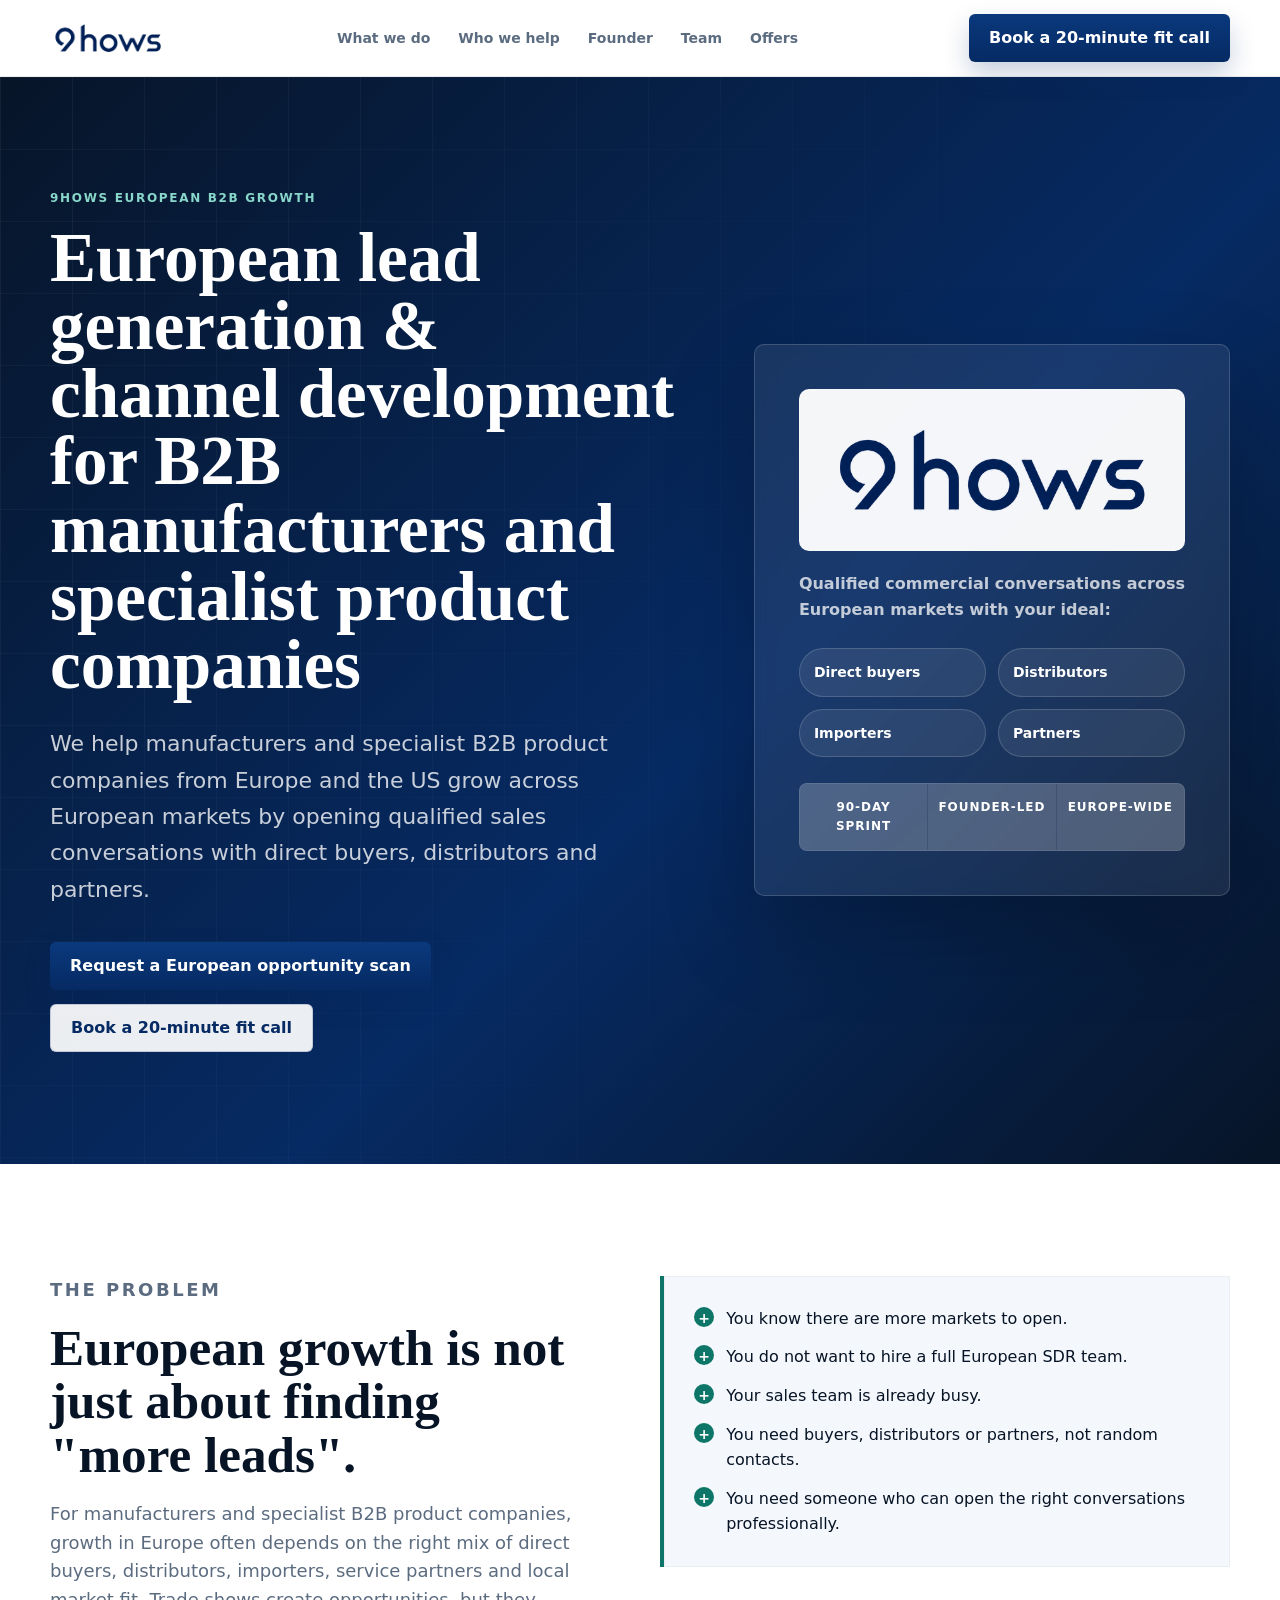
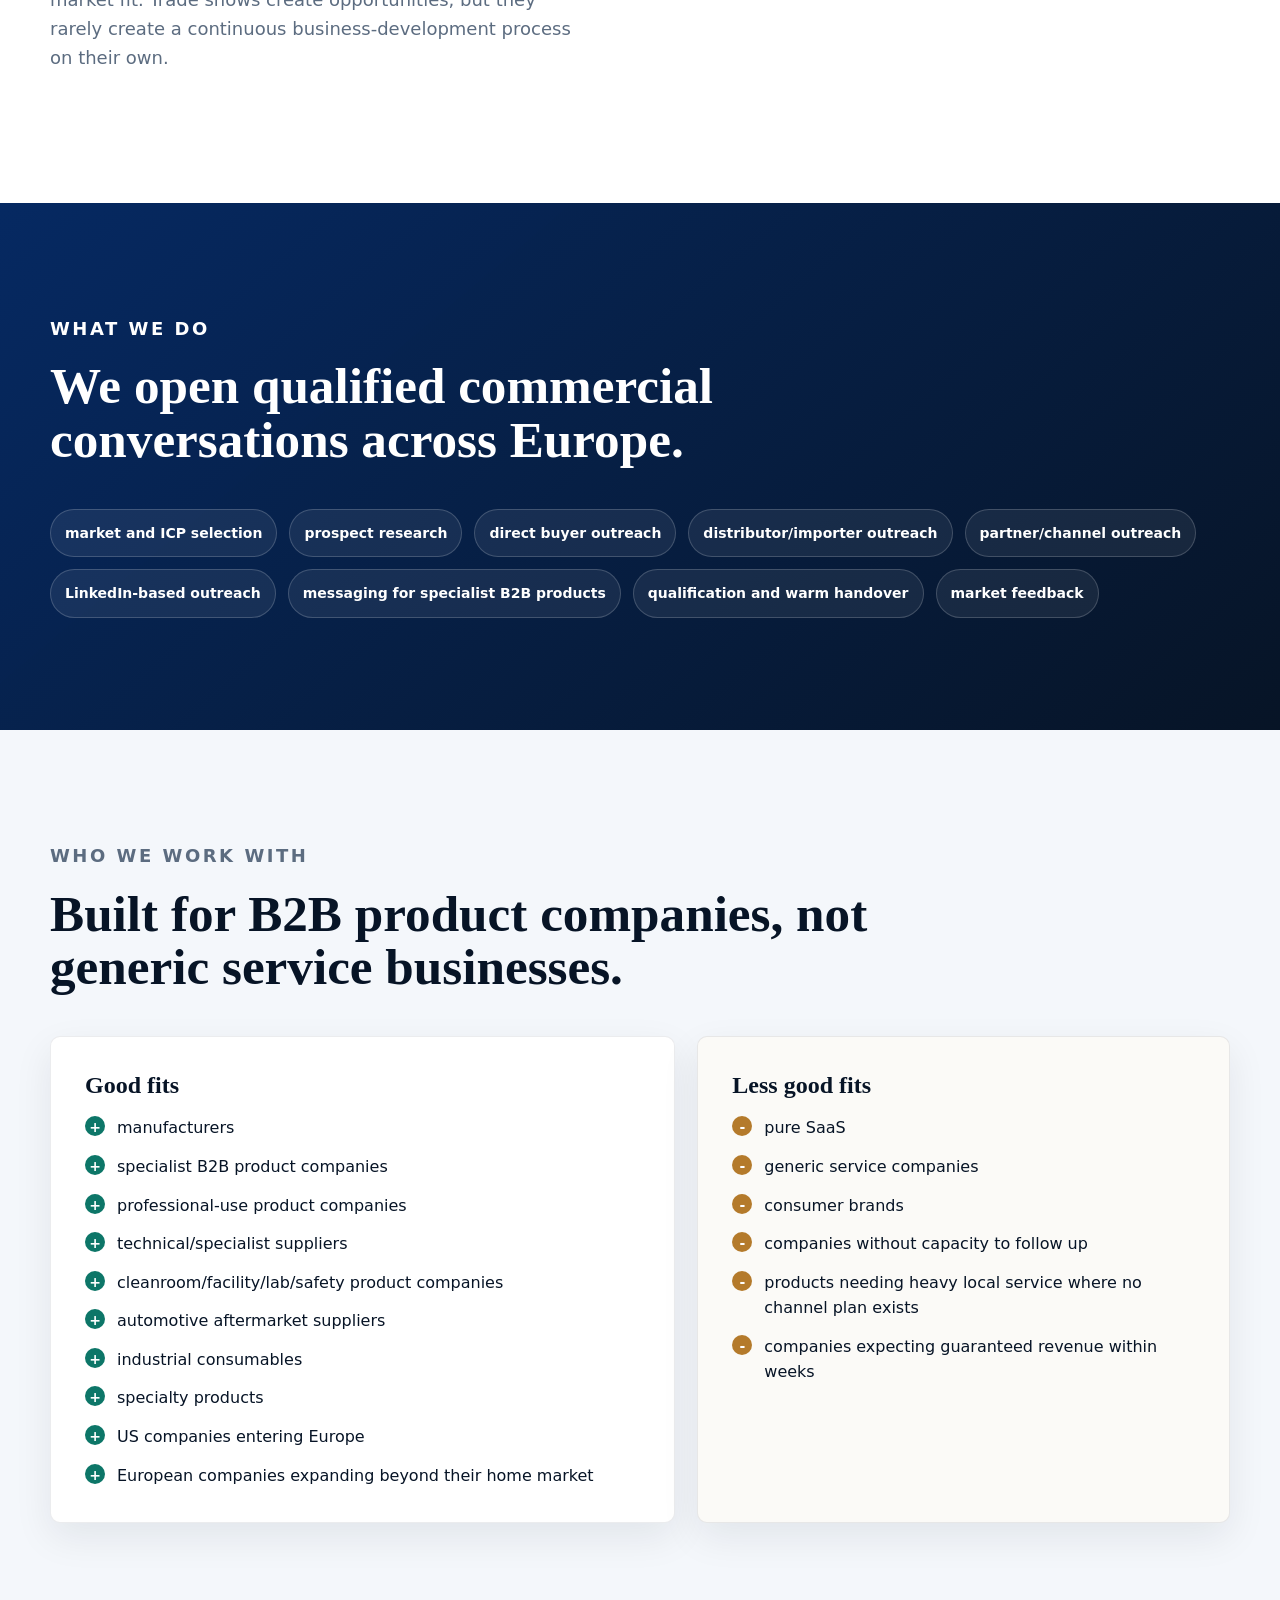
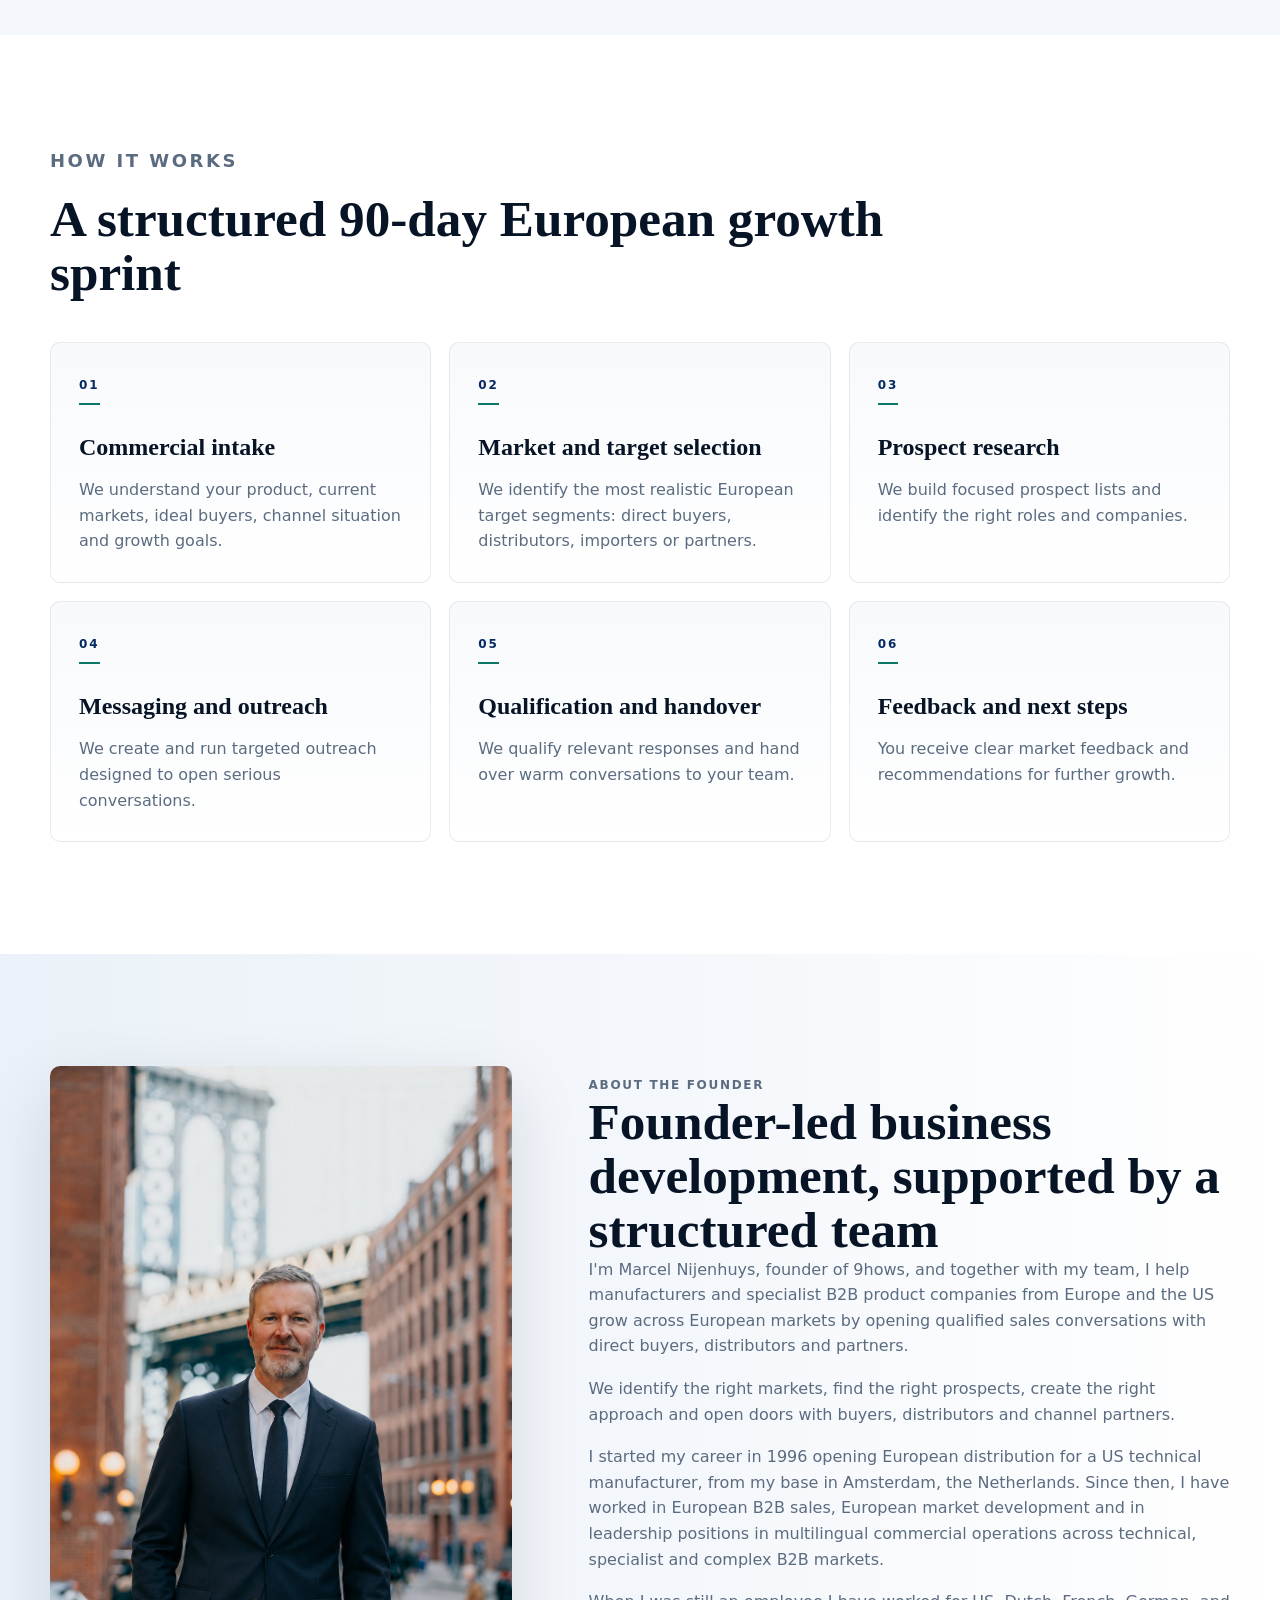
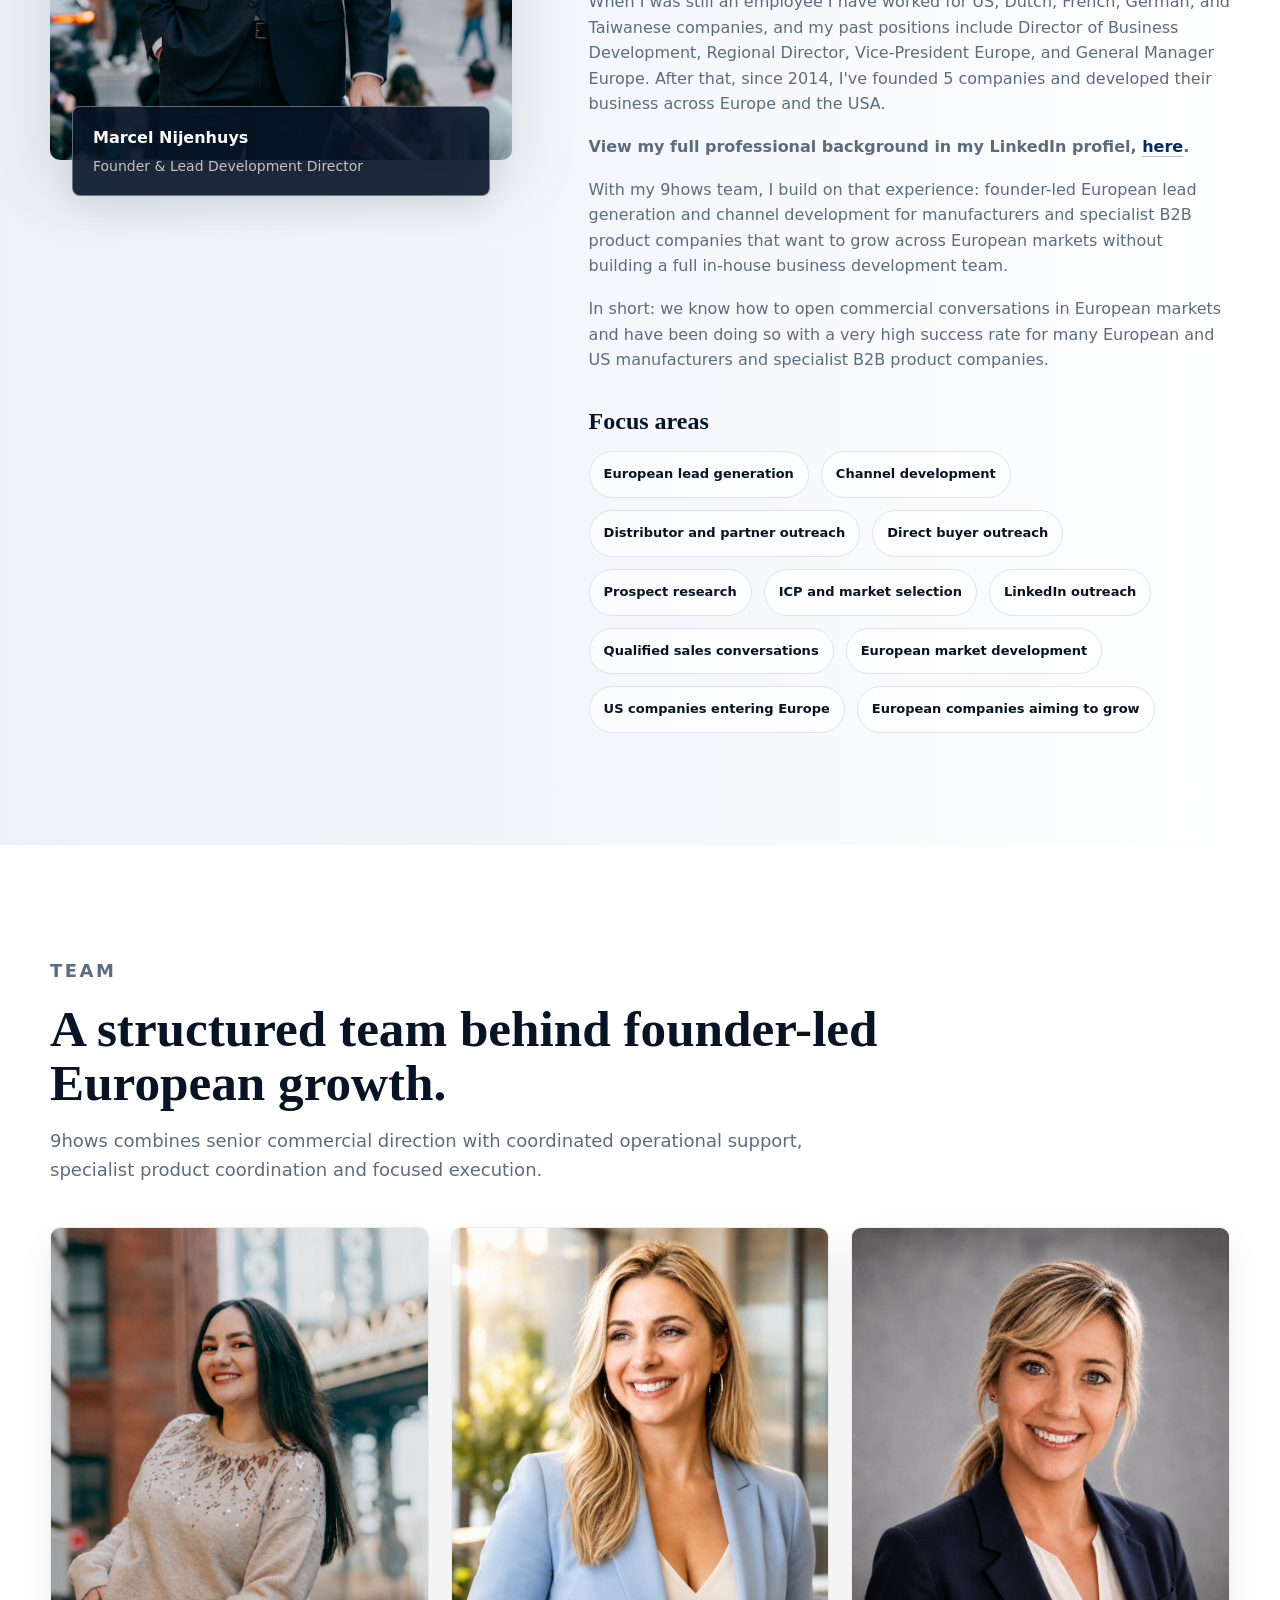
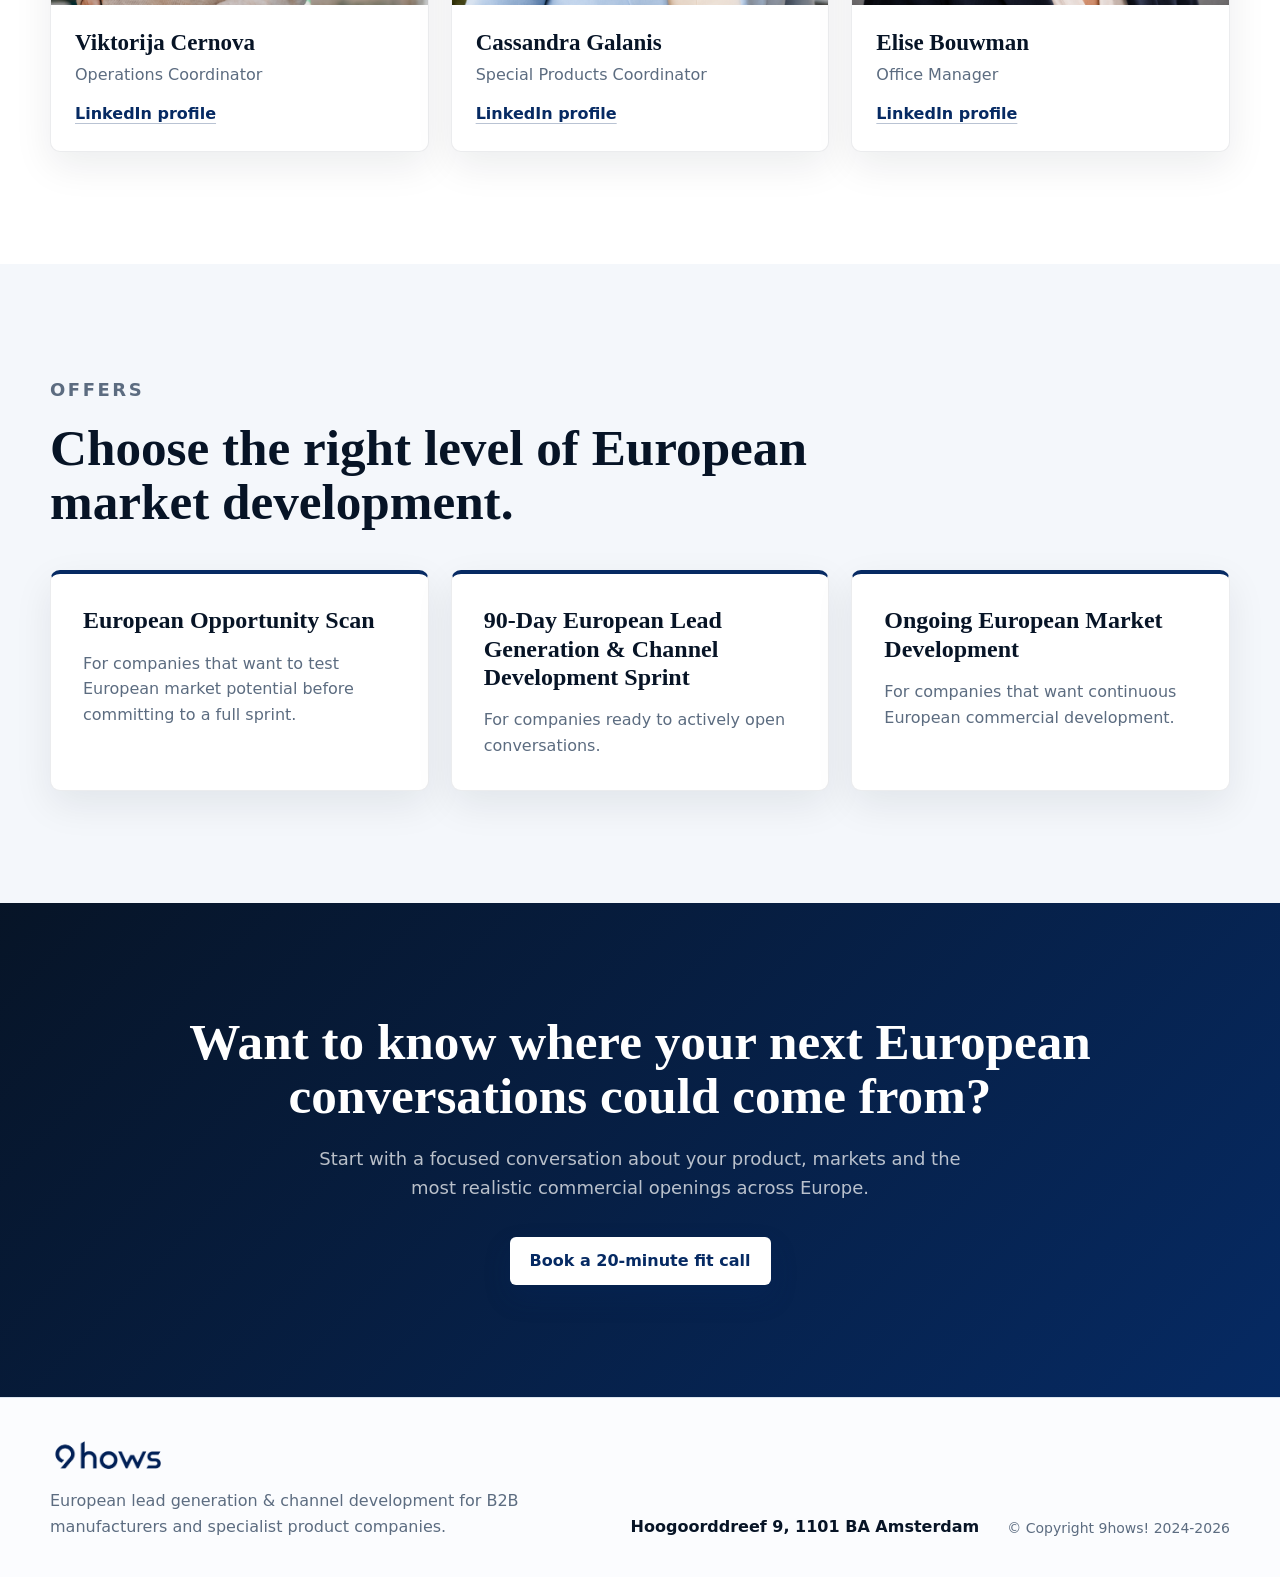
==== index.html @ f5fed1a3 "Add files via upload Update website content and LinkedIn links" ====
<!doctype html>
<html lang="en">
  <head>
    <meta charset="utf-8">
    <meta name="viewport" content="width=device-width, initial-scale=1">
    <title>9hows | European Lead Generation & Channel Development</title>
    <meta name="description" content="Founder-led European lead generation and channel development for B2B manufacturers and specialist product companies.">
    <link rel="icon" type="image/png" href="assets/favicon.png">
    <link rel="apple-touch-icon" href="assets/favicon.png">
    <link rel="stylesheet" href="styles.css">
  </head>
  <body>
    <header class="site-header">
      <a class="brand" href="#top" aria-label="9hows home">
        <img src="assets/logo-9hows.png" alt="9hows logo">
      </a>
      <nav class="nav" aria-label="Main navigation">
        <a href="#what-we-do">What we do</a>
        <a href="#fit">Who we help</a>
        <a href="#founder">Founder</a>
        <a href="#team">Team</a>
        <a href="#offers">Offers</a>
      </nav>
      <a class="header-cta" data-content="cta.secondaryLabel" data-href="cta.secondaryHref" href="#contact">Book a call</a>
    </header>

    <main id="top">
      <section class="hero section">
        <div class="hero-copy">
          <p class="eyebrow" data-content="hero.eyebrow"></p>
          <h1 data-content="hero.headline"></h1>
          <p class="lead" data-content="hero.subheadline"></p>
          <div class="actions">
            <a class="button primary" data-content="cta.primaryLabel" data-href="cta.primaryHref" href="#contact"></a>
            <a class="button secondary" data-content="cta.secondaryLabel" data-href="cta.secondaryHref" href="#contact"></a>
          </div>
        </div>
        <div class="hero-panel" aria-label="European market development focus">
          <div class="hero-logo-wrap">
            <img class="hero-logo" src="assets/logo-9hows.png" alt="9hows">
          </div>
          <p data-content="hero.panelText"></p>
          <div class="market-card">
            <span>Direct buyers</span>
            <span>Distributors</span>
            <span>Importers</span>
            <span>Partners</span>
          </div>
          <div class="hero-metrics" aria-label="9hows focus">
            <span>90-day sprint</span>
            <span>Founder-led</span>
            <span>Europe-wide</span>
          </div>
        </div>
      </section>

      <section class="section split" id="problem">
        <div>
          <p class="eyebrow" data-content="problem.eyebrow"></p>
          <h2 data-content="problem.title"></h2>
          <p data-content="problem.text"></p>
        </div>
        <ul class="check-list" data-list="problem.bullets"></ul>
      </section>

      <section class="section blue-band" id="what-we-do">
        <div class="section-heading">
          <p class="eyebrow" data-content="whatWeDo.eyebrow"></p>
          <h2 data-content="whatWeDo.title"></h2>
        </div>
        <div class="pill-grid" data-list="whatWeDo.bullets"></div>
      </section>

      <section class="section" id="fit">
        <div class="section-heading">
          <p class="eyebrow" data-content="fit.eyebrow"></p>
          <h2 data-content="fit.title"></h2>
        </div>
        <div class="fit-grid">
          <div class="fit-column good">
            <h3 data-content="fit.goodTitle"></h3>
            <ul data-list="fit.goodFits"></ul>
          </div>
          <div class="fit-column less">
            <h3 data-content="fit.lessTitle"></h3>
            <ul data-list="fit.lessGoodFits"></ul>
          </div>
        </div>
      </section>

      <section class="section" id="process">
        <div class="section-heading">
          <p class="eyebrow" data-content="process.eyebrow"></p>
          <h2 data-content="process.title"></h2>
        </div>
        <div class="steps" data-steps="process.steps"></div>
      </section>

      <section class="section founder-band" id="founder">
        <div class="founder-photo">
          <img src="assets/founder-marcel.png" alt="Founder of 9hows">
          <div class="founder-caption">
            <strong data-content="founder.name"></strong>
            <span data-content="founder.role"></span>
          </div>
        </div>
        <div class="founder-copy">
          <p class="eyebrow" data-content="founder.eyebrow"></p>
          <h2 data-content="founder.title"></h2>
          <div data-paragraphs="founder.paragraphs"></div>
          <h3 data-content="founder.focusTitle"></h3>
          <div class="pill-grid compact" data-list="founder.focusAreas"></div>
        </div>
      </section>

      <section class="section team-section" id="team">
        <div class="section-heading">
          <p class="eyebrow" data-content="team.eyebrow"></p>
          <h2 data-content="team.title"></h2>
          <p data-content="team.text"></p>
        </div>
        <div class="team-grid" data-team="team.members"></div>
      </section>

      <section class="section" id="offers">
        <div class="section-heading">
          <p class="eyebrow" data-content="offers.eyebrow"></p>
          <h2 data-content="offers.title"></h2>
        </div>
        <div class="offer-grid" data-offers="offers.items"></div>
      </section>

      <section class="section blog-section" id="insights" hidden>
        <div class="section-heading">
          <p class="eyebrow">Insights</p>
          <h2>Latest notes</h2>
        </div>
        <div class="blog-grid" id="blog-posts"></div>
      </section>

      <section class="section final-cta" id="contact">
        <h2 data-content="finalCta.title"></h2>
        <p data-content="finalCta.text"></p>
        <div class="actions">
          <a class="button primary" data-content="finalCta.buttonLabel" data-href="finalCta.buttonHref" href="#contact"></a>
        </div>
      </section>
    </main>

    <footer class="footer">
      <div>
        <img src="assets/logo-9hows.png" alt="9hows logo">
        <p data-content="footer.text"></p>
      </div>
      <address data-content="footer.address"></address>
      <p class="copyright" data-content="footer.copyright"></p>
    </footer>

    <script src="content/site-content.js"></script>
    <script src="content/blog-posts.js"></script>
    <script src="script.js"></script>
  </body>
</html>
---- styles.css ----
:root {
  --ink: #071426;
  --navy: #062a63;
  --navy-2: #0a397d;
  --steel: #5c6c80;
  --muted: #718198;
  --line: #dce5ef;
  --line-dark: rgba(255, 255, 255, 0.16);
  --paper: #ffffff;
  --mist: #f4f7fb;
  --mist-2: #eaf1f8;
  --accent: #0d7668;
  --gold: #b47a2b;
  --shadow: 0 24px 70px rgba(7, 20, 38, 0.13);
  --shadow-soft: 0 14px 38px rgba(7, 20, 38, 0.08);
  --max: 1180px;
}

* {
  box-sizing: border-box;
}

html {
  scroll-behavior: smooth;
}

body {
  margin: 0;
  color: var(--ink);
  background: var(--paper);
  font-family: Inter, ui-sans-serif, system-ui, -apple-system, BlinkMacSystemFont, "Segoe UI", Arial, sans-serif;
  line-height: 1.6;
  text-rendering: optimizeLegibility;
}

a {
  color: inherit;
}

.site-header {
  position: sticky;
  top: 0;
  z-index: 20;
  display: flex;
  align-items: center;
  justify-content: space-between;
  gap: 28px;
  padding: 14px max(24px, calc((100vw - var(--max)) / 2));
  background: rgba(255, 255, 255, 0.94);
  border-bottom: 1px solid rgba(7, 20, 38, 0.08);
  backdrop-filter: blur(16px);
}

.brand img {
  display: block;
  width: 116px;
  height: auto;
}

.nav {
  display: flex;
  align-items: center;
  gap: 28px;
  color: var(--steel);
  font-size: 14px;
  font-weight: 700;
}

.nav a,
.header-cta,
.button {
  text-decoration: none;
}

.nav a:hover {
  color: var(--navy);
}

.header-cta,
.button {
  display: inline-flex;
  align-items: center;
  justify-content: center;
  min-height: 48px;
  padding: 13px 20px;
  border-radius: 6px;
  font-weight: 800;
  line-height: 1.2;
  transition: transform 160ms ease, box-shadow 160ms ease, background 160ms ease;
}

.header-cta,
.button.primary {
  color: var(--paper);
  background: linear-gradient(180deg, var(--navy-2), var(--navy));
  box-shadow: 0 12px 26px rgba(6, 42, 99, 0.22);
}

.header-cta:hover,
.button.primary:hover,
.button.secondary:hover {
  transform: translateY(-1px);
}

.button.secondary {
  color: var(--navy);
  background: rgba(255, 255, 255, 0.92);
  border: 1px solid rgba(6, 42, 99, 0.18);
}

.section {
  padding: 112px max(24px, calc((100vw - var(--max)) / 2));
}

.hero {
  position: relative;
  display: grid;
  grid-template-columns: minmax(0, 1.08fr) minmax(340px, 0.82fr);
  gap: clamp(40px, 6vw, 86px);
  align-items: center;
  min-height: calc(100vh - 78px);
  overflow: hidden;
  background:
    linear-gradient(135deg, rgba(7, 20, 38, 0.96), rgba(6, 42, 99, 0.96) 58%, rgba(7, 20, 38, 0.98)),
    var(--navy);
  color: var(--paper);
}

.hero::before {
  position: absolute;
  inset: 0;
  background:
    linear-gradient(90deg, rgba(255, 255, 255, 0.055) 1px, transparent 1px),
    linear-gradient(rgba(255, 255, 255, 0.04) 1px, transparent 1px);
  background-size: 72px 72px;
  mask-image: linear-gradient(110deg, black, transparent 72%);
  content: "";
}

.hero-copy,
.hero-panel {
  position: relative;
}

.hero h1,
.section h2 {
  margin: 0;
  max-width: 950px;
  color: var(--ink);
  font-family: Georgia, "Times New Roman", serif;
  font-size: clamp(36px, 5.4vw, 70px);
  font-weight: 700;
  line-height: 0.98;
  letter-spacing: 0;
}

.hero h1 {
  color: var(--paper);
}

.section h2 {
  font-size: clamp(31px, 4vw, 52px);
  line-height: 1.05;
}

.lead {
  max-width: 760px;
  margin: 28px 0 0;
  color: rgba(255, 255, 255, 0.78);
  font-size: clamp(18px, 2vw, 22px);
  line-height: 1.65;
}

.eyebrow {
  margin: 0 0 16px;
  color: var(--accent);
  font-size: 12px;
  font-weight: 900;
  letter-spacing: 0.14em;
  text-transform: uppercase;
}

.hero .eyebrow,
.blue-band .eyebrow,
.final-cta .eyebrow {
  color: #89d7ca;
}

.actions {
  display: flex;
  flex-wrap: wrap;
  gap: 14px;
  margin-top: 34px;
}

.hero-panel {
  padding: clamp(28px, 4vw, 44px);
  border: 1px solid var(--line-dark);
  border-radius: 10px;
  background: rgba(255, 255, 255, 0.08);
  box-shadow: 0 36px 90px rgba(0, 0, 0, 0.22);
  backdrop-filter: blur(10px);
}

.hero-logo-wrap {
  padding: 24px;
  border: 1px solid rgba(255, 255, 255, 0.18);
  border-radius: 10px;
  background: rgba(255, 255, 255, 0.96);
}

.hero-logo {
  display: block;
  width: min(100%, 360px);
  height: auto;
  margin: 0 auto;
}

.market-card {
  display: grid;
  grid-template-columns: 1fr 1fr;
  gap: 12px;
  margin: 26px 0 20px;
}

.market-card span,
.pill-grid span {
  padding: 12px 14px;
  border: 1px solid var(--line);
  border-radius: 999px;
  background: var(--paper);
  color: var(--ink);
  font-size: 14px;
  font-weight: 800;
}

.hero-panel .market-card span {
  color: var(--paper);
  border-color: var(--line-dark);
  background: rgba(255, 255, 255, 0.08);
}

.hero-panel p {
  margin: 20px 0 0;
  color: rgba(255, 255, 255, 0.74);
  font-size: 16px;
  font-weight: 700;
}

.hero-metrics {
  display: grid;
  grid-template-columns: repeat(3, 1fr);
  gap: 1px;
  margin-top: 26px;
  overflow: hidden;
  border: 1px solid var(--line-dark);
  border-radius: 8px;
  background: var(--line-dark);
}

.hero-metrics span {
  padding: 14px 10px;
  background: rgba(255, 255, 255, 0.08);
  color: var(--paper);
  font-size: 12px;
  font-weight: 900;
  text-align: center;
  text-transform: uppercase;
  letter-spacing: 0.08em;
}

.split {
  display: grid;
  grid-template-columns: minmax(0, 0.92fr) minmax(320px, 1fr);
  gap: clamp(36px, 7vw, 86px);
  align-items: start;
  background: var(--paper);
}

.split p,
.section-heading p {
  max-width: 780px;
  color: var(--steel);
  font-size: 18px;
}

.check-list,
.fit-column ul {
  display: grid;
  gap: 13px;
  margin: 0;
  padding: 0;
  list-style: none;
}

.check-list {
  padding: 30px;
  border-left: 4px solid var(--accent);
  background: var(--mist);
  box-shadow: inset 0 0 0 1px rgba(7, 20, 38, 0.04);
}

.check-list li,
.fit-column li {
  position: relative;
  padding-left: 32px;
  color: var(--ink);
}

.check-list li::before,
.fit-column li::before {
  position: absolute;
  left: 0;
  top: 1px;
  display: grid;
  width: 20px;
  height: 20px;
  place-items: center;
  border-radius: 999px;
  color: var(--paper);
  background: var(--accent);
  content: "+";
  font-size: 14px;
  font-weight: 900;
}

.blue-band {
  background:
    linear-gradient(140deg, rgba(6, 42, 99, 0.98), rgba(7, 20, 38, 1)),
    var(--ink);
  color: var(--paper);
}

.blue-band h2,
.blue-band .section-heading p {
  color: var(--paper);
}

.blue-band .pill-grid span {
  color: var(--paper);
  border-color: rgba(255, 255, 255, 0.18);
  background: rgba(255, 255, 255, 0.07);
}

.section-heading {
  max-width: 850px;
  margin-bottom: 42px;
}

.pill-grid {
  display: flex;
  flex-wrap: wrap;
  gap: 12px;
}

.pill-grid.compact span {
  background: rgba(255, 255, 255, 0.7);
  font-size: 13px;
}

#fit,
#offers {
  background: var(--mist);
}

.fit-grid,
.offer-grid,
.blog-grid,
.team-grid {
  display: grid;
  gap: 22px;
}

.fit-grid {
  grid-template-columns: minmax(0, 1.08fr) minmax(0, 0.92fr);
}

.fit-column,
.offer,
.blog-post,
.step,
.team-card {
  border: 1px solid rgba(7, 20, 38, 0.08);
  border-radius: 10px;
  background: var(--paper);
}

.fit-column {
  padding: 34px;
  box-shadow: var(--shadow-soft);
}

.fit-column h3,
.offer h3,
.blog-post h3,
.step h3,
.founder-copy h3,
.team-card h3 {
  margin: 0 0 16px;
  color: var(--ink);
  font-family: Georgia, "Times New Roman", serif;
  font-size: 24px;
  line-height: 1.18;
}

.fit-column.less {
  background: #fbfaf7;
}

.fit-column.less li::before {
  color: var(--paper);
  background: var(--gold);
  content: "-";
}

.steps {
  display: grid;
  grid-template-columns: repeat(3, minmax(0, 1fr));
  gap: 18px;
}

.step {
  min-height: 230px;
  padding: 28px;
  background:
    linear-gradient(180deg, rgba(244, 247, 251, 0.7), rgba(255, 255, 255, 1));
}

.step span {
  display: inline-flex;
  margin-bottom: 28px;
  padding-bottom: 8px;
  border-bottom: 2px solid var(--accent);
  color: var(--navy);
  font-size: 12px;
  font-weight: 900;
  letter-spacing: 0.16em;
}

.step p,
.offer p,
.blog-post p,
.founder-copy p,
.team-card p {
  margin: 0;
  color: var(--steel);
}

.founder-band {
  display: grid;
  grid-template-columns: minmax(300px, 0.72fr) minmax(0, 1fr);
  gap: clamp(38px, 6vw, 78px);
  align-items: start;
  background:
    linear-gradient(90deg, var(--mist-2), var(--mist) 52%, var(--paper));
}

.founder-photo {
  position: sticky;
  top: 112px;
}

.founder-photo img {
  display: block;
  width: 100%;
  max-height: 820px;
  object-fit: cover;
  object-position: center top;
  border-radius: 10px;
  box-shadow: var(--shadow);
}

.founder-caption {
  margin: -54px 22px 0;
  position: relative;
  padding: 18px 20px;
  border: 1px solid rgba(255, 255, 255, 0.36);
  border-radius: 8px;
  background: rgba(7, 20, 38, 0.9);
  color: var(--paper);
  box-shadow: var(--shadow-soft);
}

.founder-caption strong,
.founder-caption span {
  display: block;
}

.founder-caption span {
  margin-top: 4px;
  color: rgba(255, 255, 255, 0.72);
  font-size: 14px;
}

.founder-copy {
  padding-top: 10px;
}

.founder-copy p + p {
  margin-top: 17px;
}

.founder-copy a,
.team-card a {
  color: var(--navy);
  font-weight: 900;
  text-decoration-color: rgba(6, 42, 99, 0.28);
  text-underline-offset: 4px;
}

.founder-copy h3 {
  margin-top: 34px;
}

.team-section {
  background: var(--paper);
}

.team-grid {
  grid-template-columns: repeat(3, minmax(0, 1fr));
}

.team-card {
  overflow: hidden;
  box-shadow: var(--shadow-soft);
}

.team-card img {
  display: block;
  width: 100%;
  aspect-ratio: 1 / 1;
  object-fit: cover;
  object-position: center top;
}

.team-card div {
  padding: 24px;
}

.team-card h3 {
  margin-bottom: 6px;
  font-size: 23px;
}

.team-card a {
  display: inline-flex;
  margin-top: 14px;
}

.offer-grid {
  grid-template-columns: repeat(3, minmax(0, 1fr));
}

.offer,
.blog-post {
  padding: 32px;
  box-shadow: var(--shadow-soft);
}

.offer {
  border-top: 4px solid var(--navy);
}

.blog-post a {
  display: inline-block;
  margin-top: 18px;
  color: var(--navy);
  font-weight: 800;
}

.final-cta {
  text-align: center;
  background:
    linear-gradient(135deg, rgba(7, 20, 38, 0.98), rgba(6, 42, 99, 0.96)),
    var(--navy);
  color: var(--paper);
}

.final-cta h2 {
  max-width: 920px;
  margin: 0 auto;
  color: var(--paper);
}

.final-cta p {
  max-width: 680px;
  margin: 22px auto 0;
  color: rgba(255, 255, 255, 0.72);
  font-size: 18px;
}

.final-cta .actions {
  justify-content: center;
}

.final-cta .button.primary {
  color: var(--navy);
  background: var(--paper);
}

.footer {
  display: grid;
  grid-template-columns: minmax(0, 1fr) auto auto;
  align-items: end;
  gap: 28px;
  padding: 38px max(24px, calc((100vw - var(--max)) / 2));
  border-top: 1px solid var(--line);
  color: var(--steel);
  background: #fbfcfe;
}

.footer img {
  display: block;
  width: 116px;
  height: auto;
  margin-bottom: 14px;
}

.footer p,
.footer address {
  margin: 0;
  max-width: 620px;
}

.footer address {
  font-style: normal;
  font-weight: 800;
  color: var(--ink);
}

.copyright {
  font-size: 14px;
  white-space: nowrap;
}

@media (max-width: 980px) {
  .nav {
    display: none;
  }

  .hero,
  .split,
  .founder-band {
    grid-template-columns: 1fr;
  }

  .hero {
    min-height: auto;
    padding-top: 72px;
  }

  .steps,
  .offer-grid,
  .team-grid {
    grid-template-columns: repeat(2, minmax(0, 1fr));
  }

  .founder-photo {
    position: static;
  }
}

@media (max-width: 700px) {
  .site-header {
    gap: 12px;
  }

  .brand img {
    width: 96px;
  }

  .header-cta {
    min-height: 42px;
    padding: 10px 12px;
    font-size: 13px;
  }

  .section {
    padding: 68px 20px;
  }

  .hero h1 {
    font-size: 40px;
  }

  .hero-panel {
    padding: 22px;
  }

  .market-card,
  .hero-metrics,
  .fit-grid,
  .steps,
  .offer-grid,
  .blog-grid,
  .team-grid {
    grid-template-columns: 1fr;
  }

  .check-list,
  .fit-column,
  .offer,
  .step {
    padding: 24px;
  }

  .actions,
  .button {
    width: 100%;
  }

  .footer {
    grid-template-columns: 1fr;
    align-items: start;
  }
}
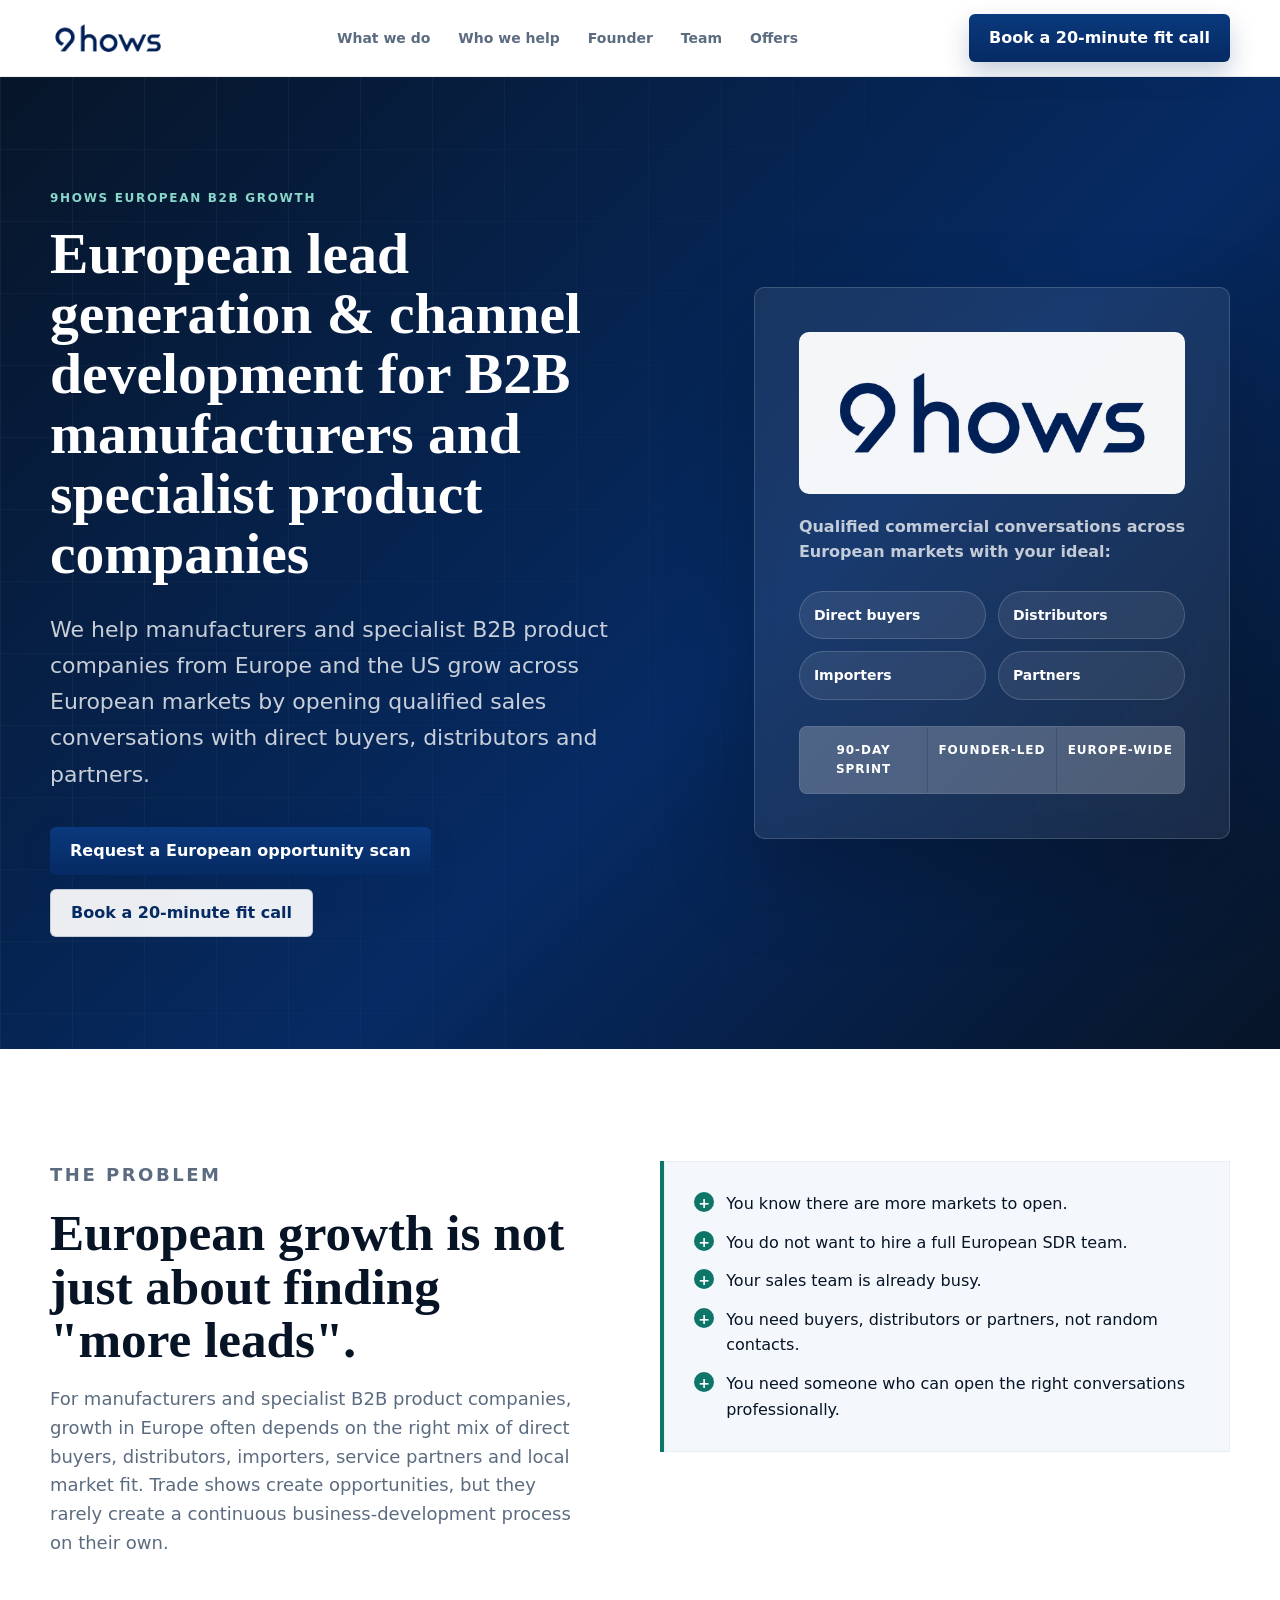
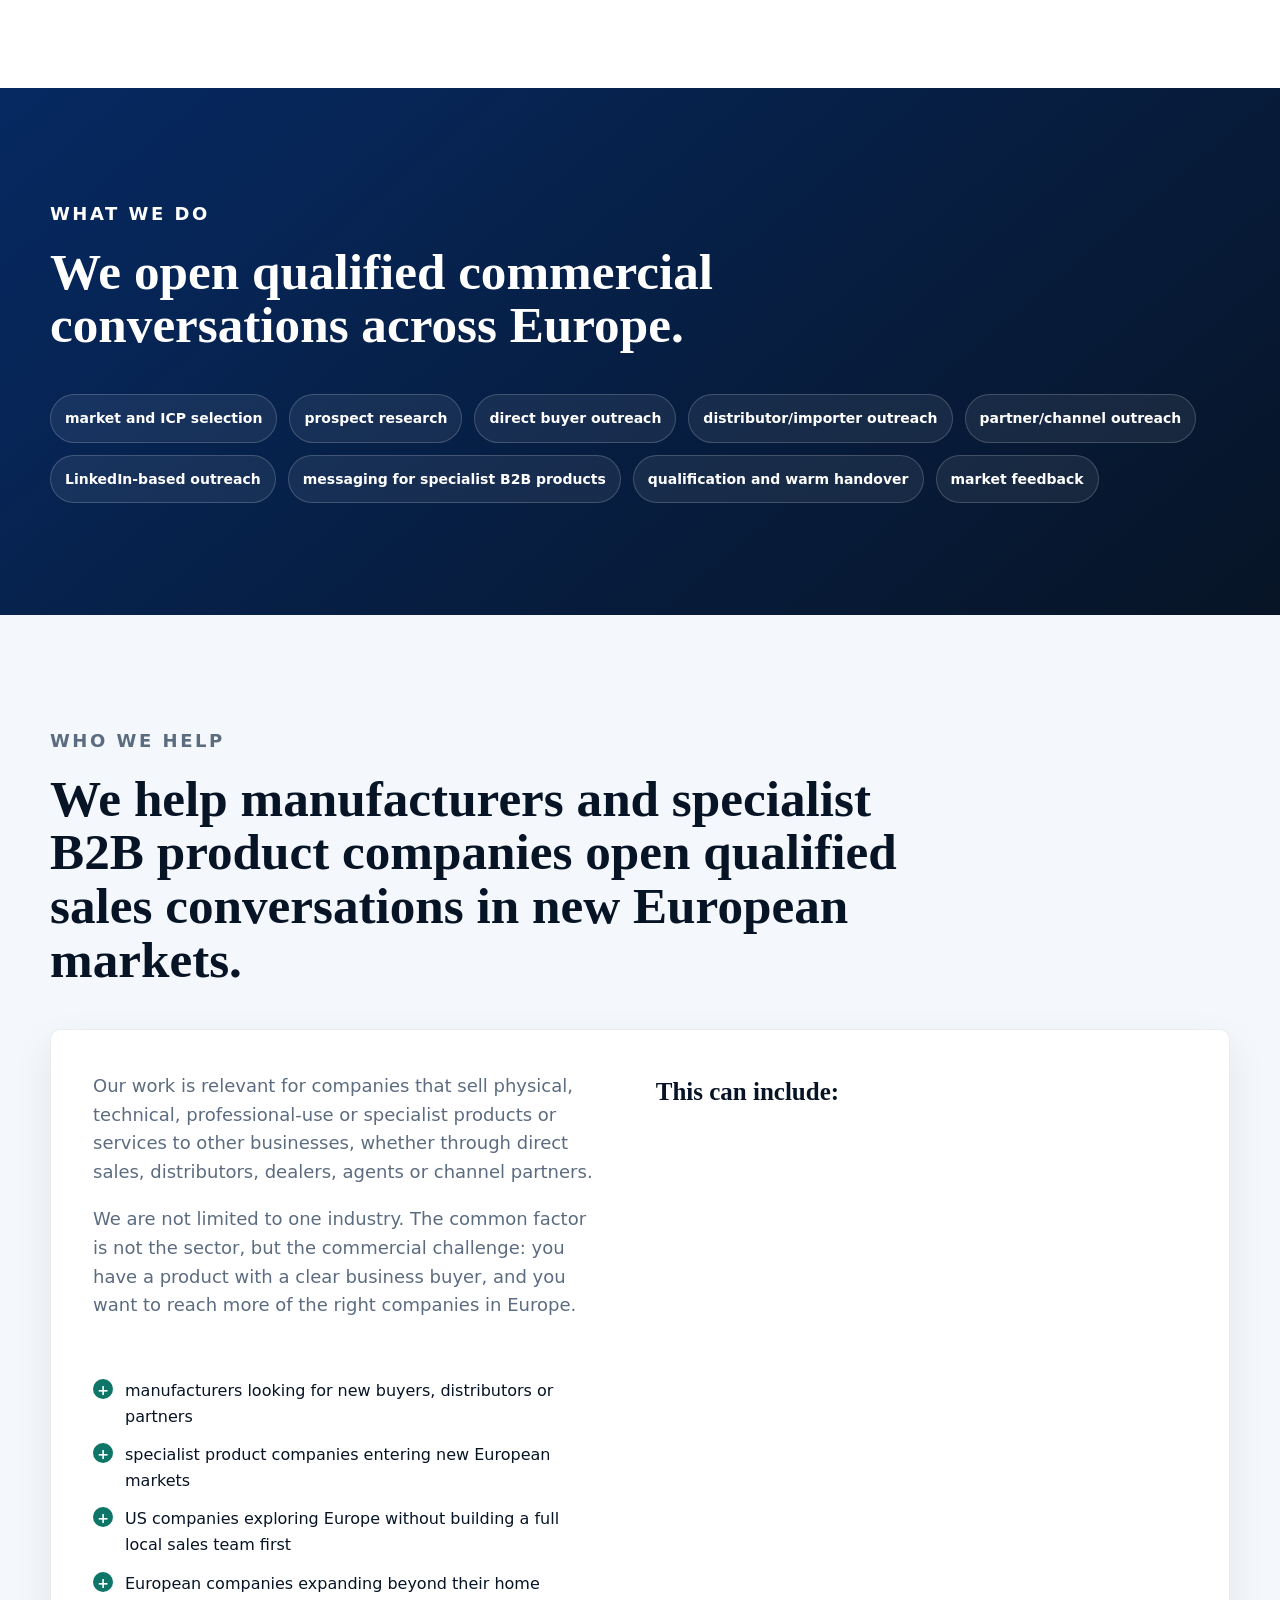
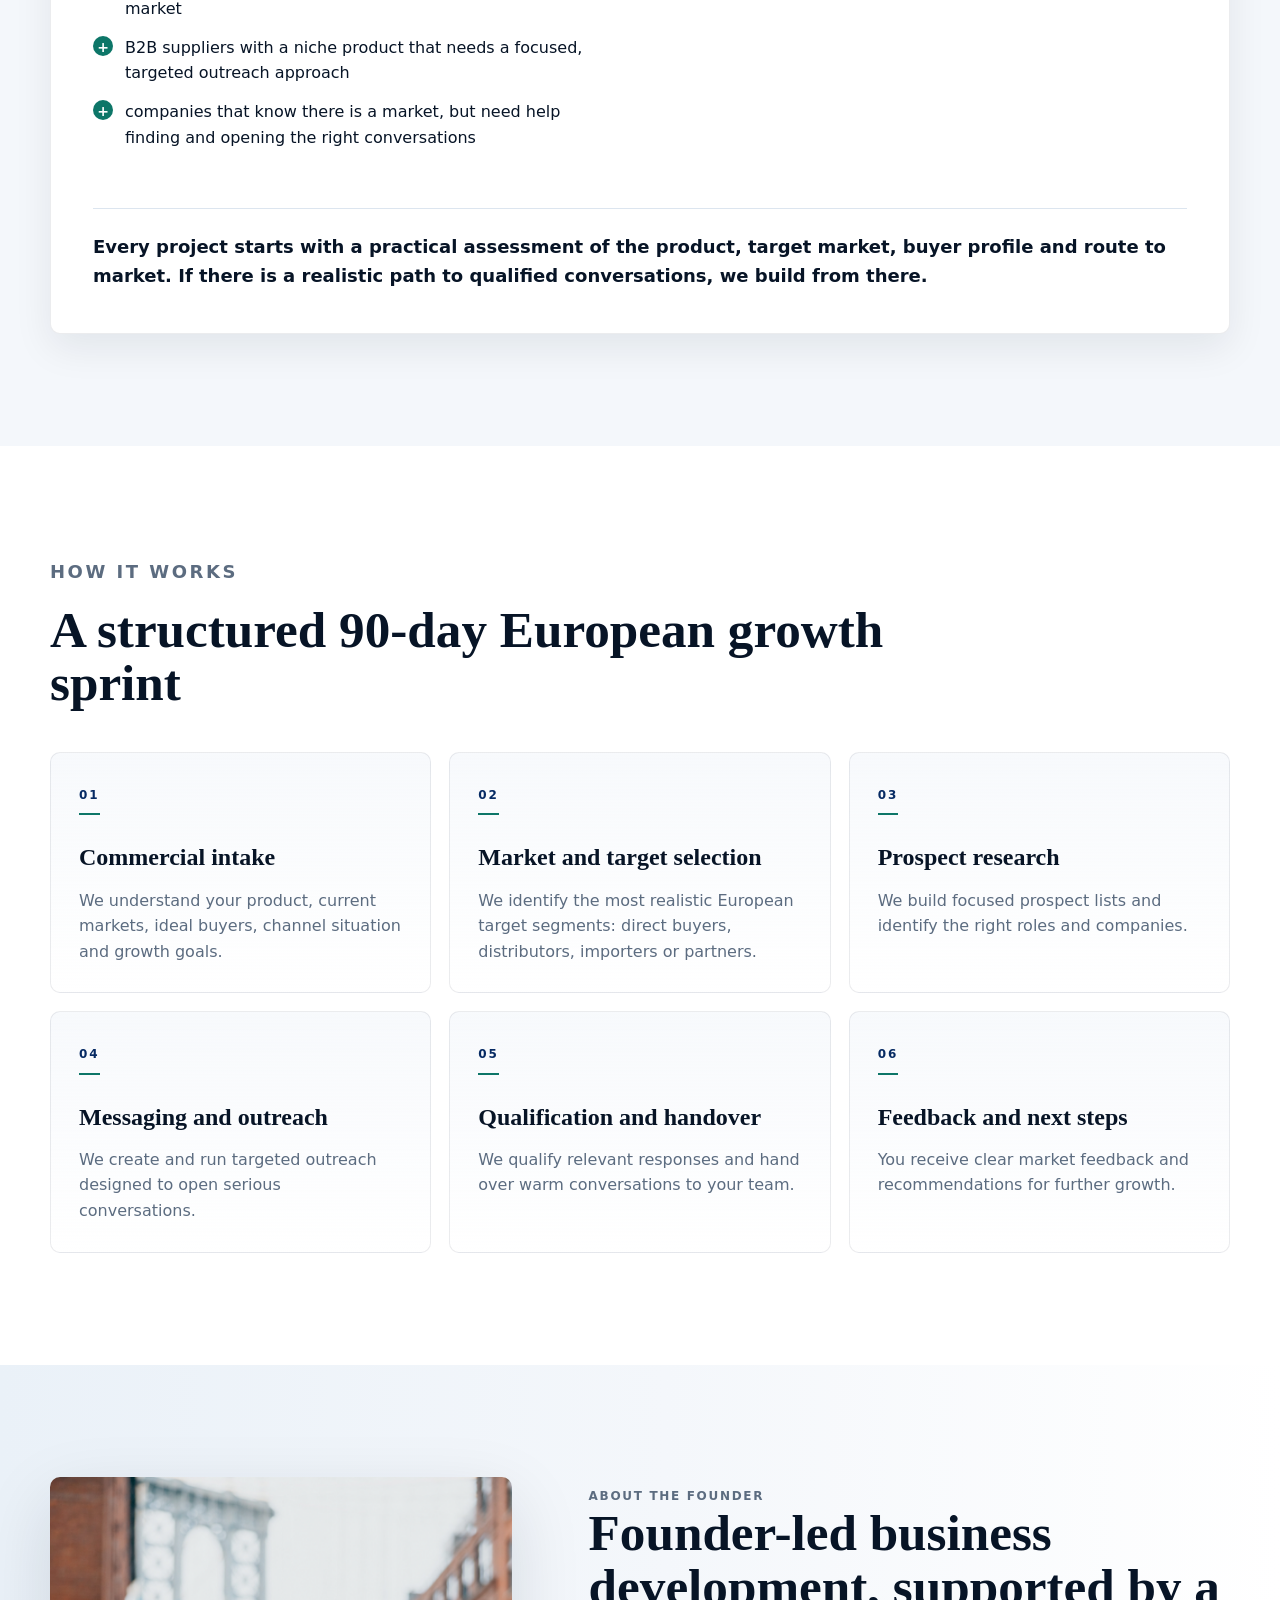
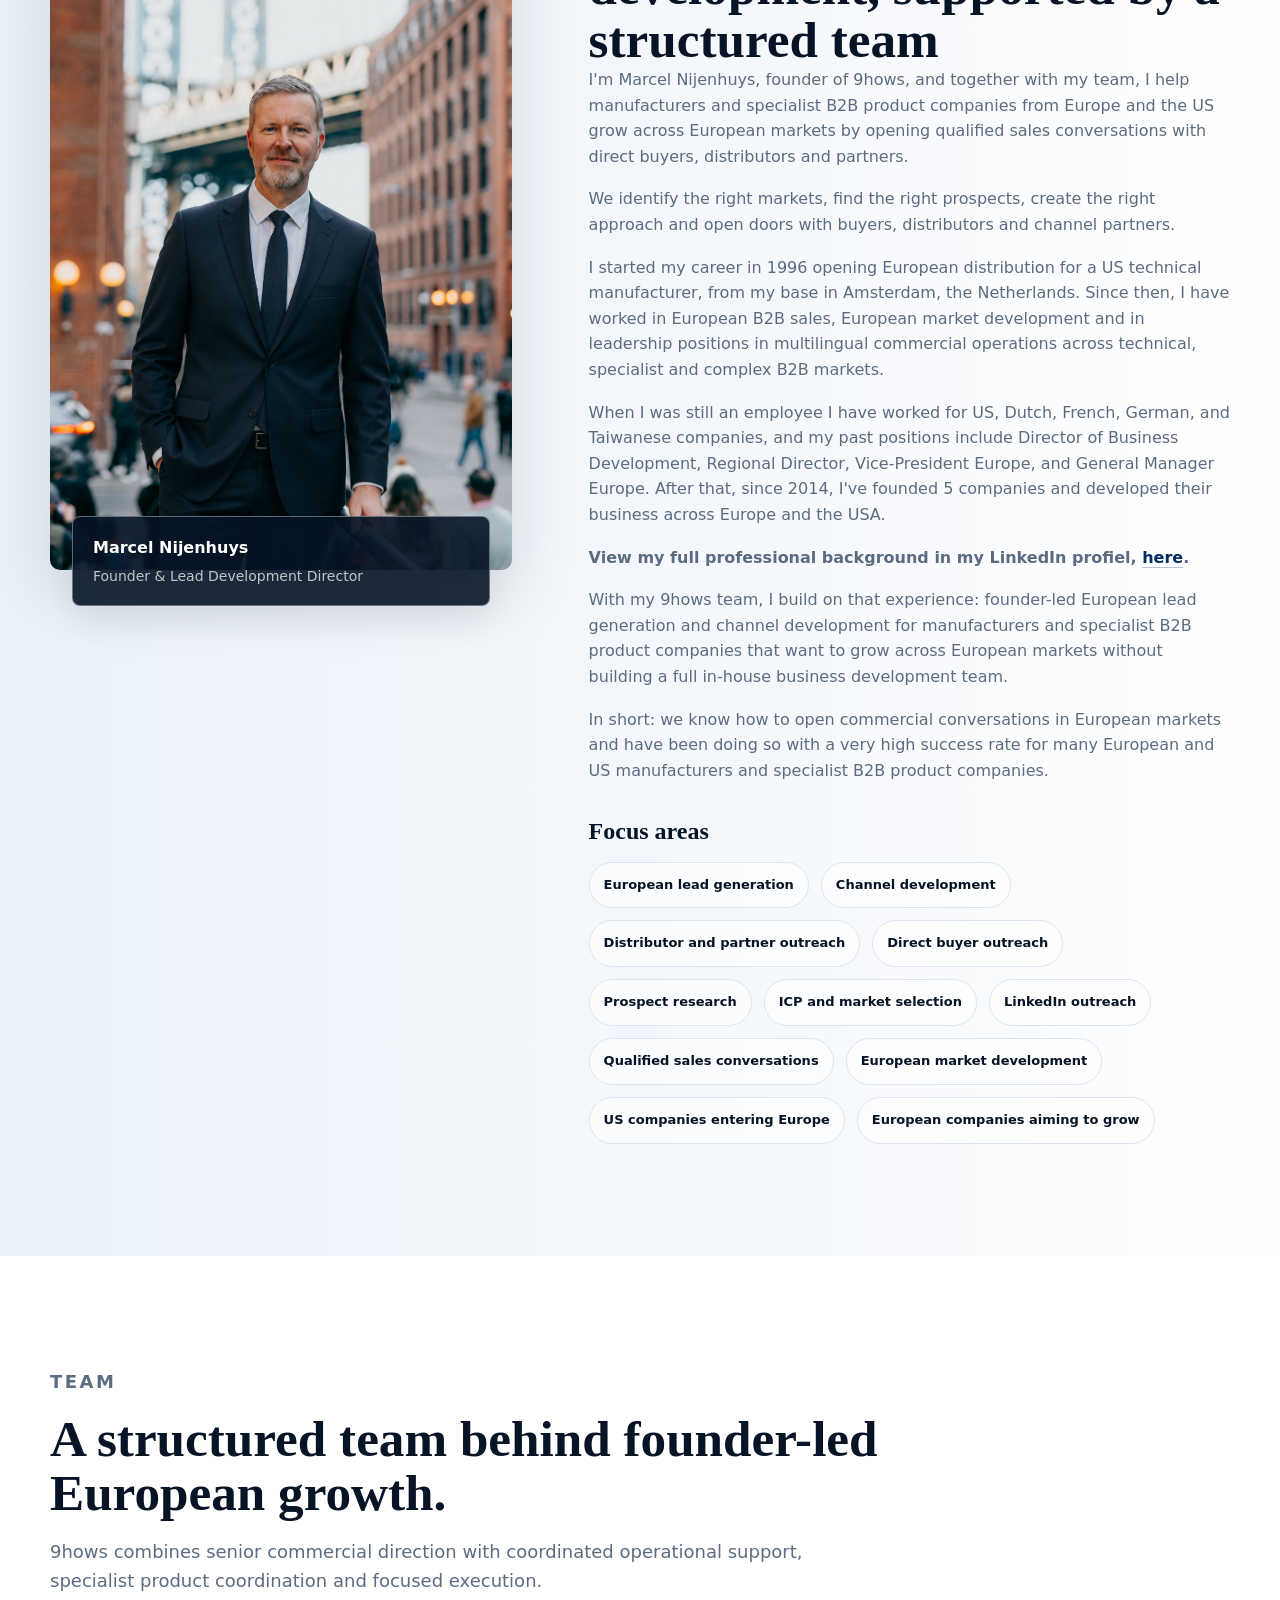
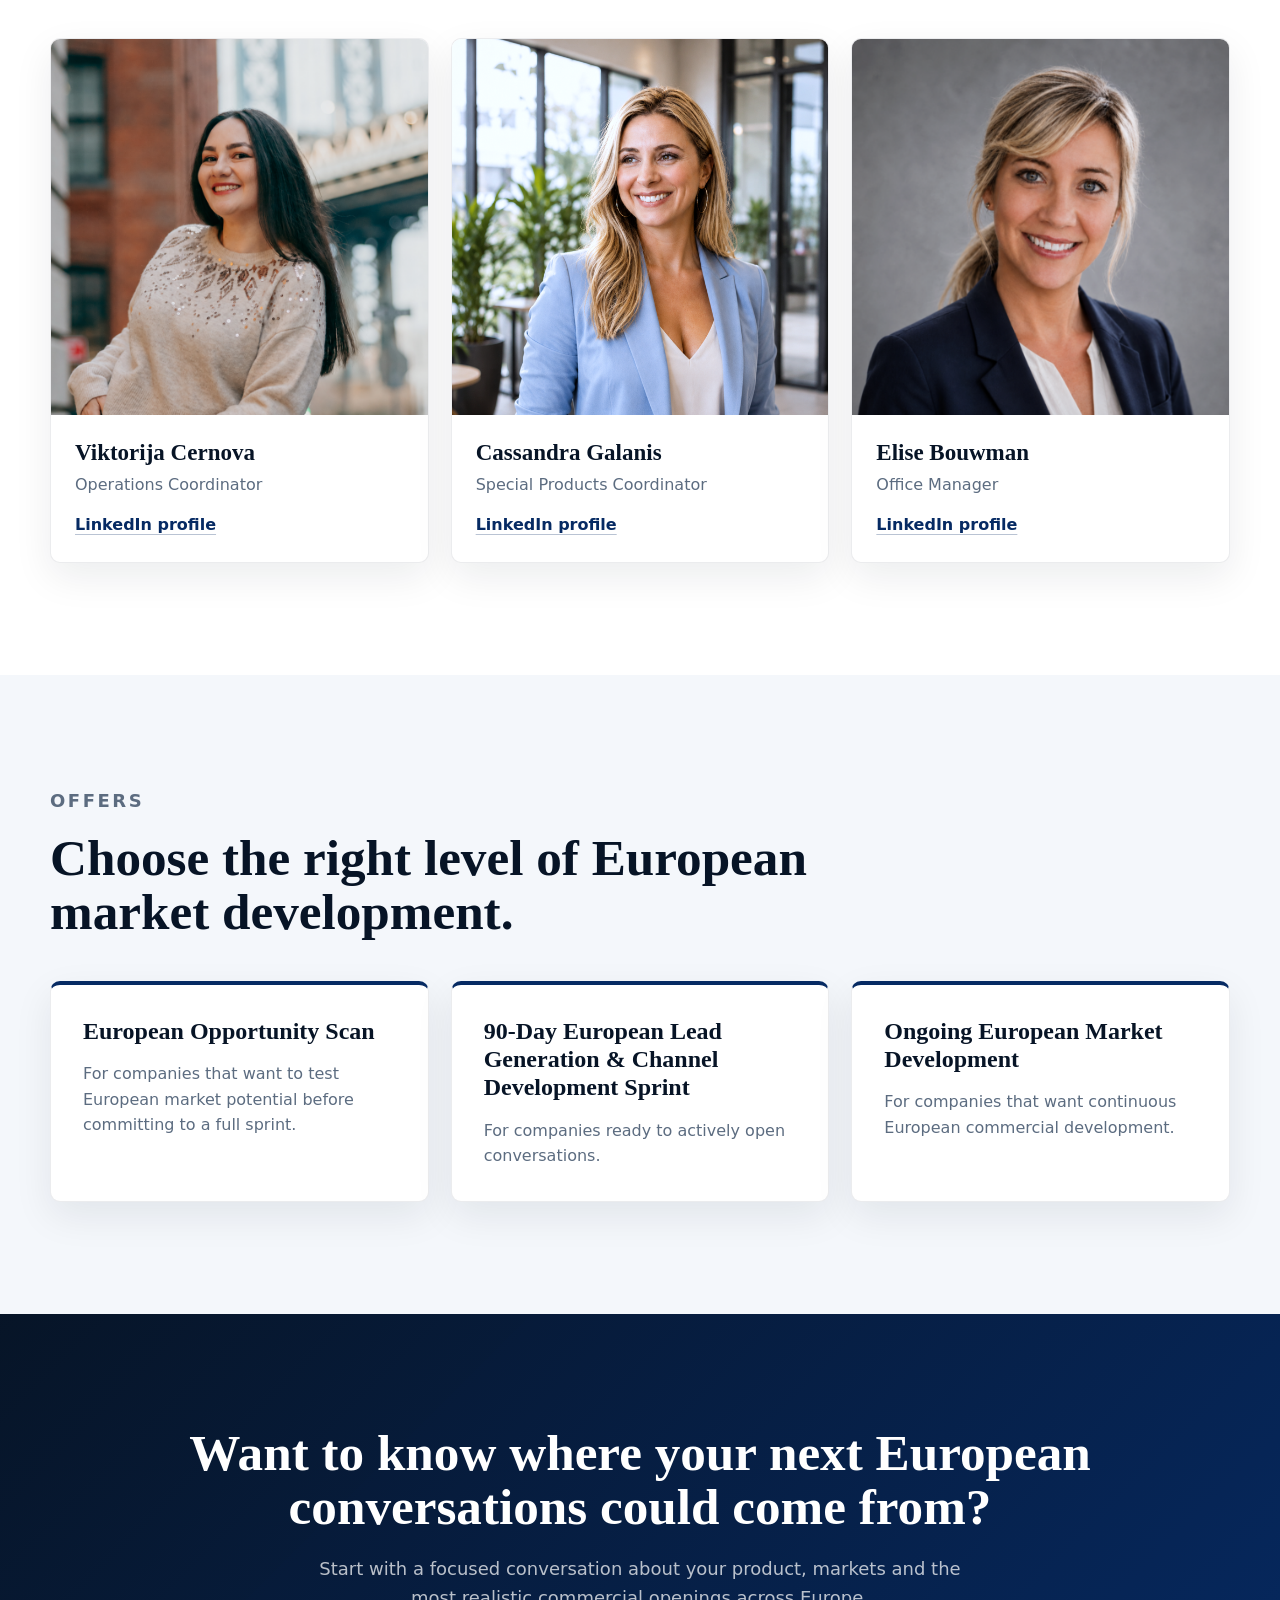
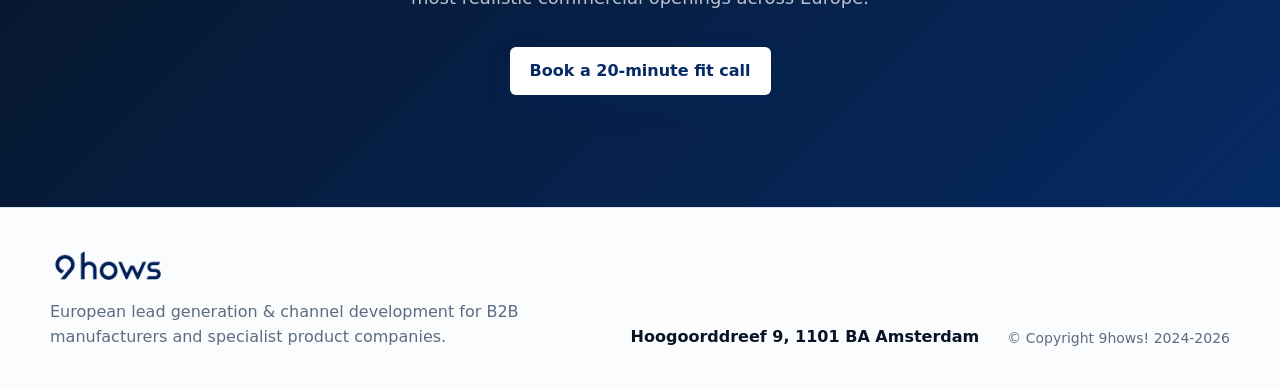
==== commit 963083ea: "Add files via upload" ====
--- a/index.html
+++ b/index.html
@@ -76,15 +76,11 @@
           <p class="eyebrow" data-content="fit.eyebrow"></p>
           <h2 data-content="fit.title"></h2>
         </div>
-        <div class="fit-grid">
-          <div class="fit-column good">
-            <h3 data-content="fit.goodTitle"></h3>
-            <ul data-list="fit.goodFits"></ul>
-          </div>
-          <div class="fit-column less">
-            <h3 data-content="fit.lessTitle"></h3>
-            <ul data-list="fit.lessGoodFits"></ul>
-          </div>
+        <div class="fit-narrative">
+          <div data-paragraphs="fit.paragraphs"></div>
+          <h3 data-content="fit.includesTitle"></h3>
+          <ul data-list="fit.includes"></ul>
+          <p data-content="fit.closing"></p>
         </div>
       </section>
 
--- a/styles.css
+++ b/styles.css
@@ -156,6 +156,9 @@
 
 .hero h1 {
   color: var(--paper);
+  max-width: 900px;
+  font-size: clamp(34px, 4.5vw, 60px);
+  line-height: 1.04;
 }
 
 .section h2 {
@@ -376,6 +379,7 @@
 }
 
 .fit-column,
+.fit-narrative,
 .offer,
 .blog-post,
 .step,
@@ -388,6 +392,70 @@
 .fit-column {
   padding: 34px;
   box-shadow: var(--shadow-soft);
+}
+
+.fit-narrative {
+  display: grid;
+  grid-template-columns: minmax(0, 0.95fr) minmax(320px, 1fr);
+  gap: clamp(28px, 5vw, 58px);
+  padding: clamp(28px, 4vw, 42px);
+  box-shadow: var(--shadow-soft);
+}
+
+.fit-narrative > div {
+  display: grid;
+  gap: 18px;
+}
+
+.fit-narrative p {
+  margin: 0;
+  color: var(--steel);
+  font-size: 18px;
+}
+
+.fit-narrative h3 {
+  margin: 0;
+  color: var(--ink);
+  font-family: Georgia, "Times New Roman", serif;
+  font-size: 25px;
+}
+
+.fit-narrative ul {
+  display: grid;
+  gap: 13px;
+  margin: 0;
+  padding: 0;
+  list-style: none;
+}
+
+.fit-narrative li {
+  position: relative;
+  padding-left: 32px;
+  color: var(--ink);
+}
+
+.fit-narrative li::before {
+  position: absolute;
+  left: 0;
+  top: 1px;
+  display: grid;
+  width: 20px;
+  height: 20px;
+  place-items: center;
+  border-radius: 999px;
+  color: var(--paper);
+  background: var(--accent);
+  content: "+";
+  font-size: 14px;
+  font-weight: 900;
+}
+
+.fit-narrative > p {
+  grid-column: 1 / -1;
+  padding-top: 24px;
+  border-top: 1px solid var(--line);
+  color: var(--ink);
+  font-weight: 800;
 }
 
 .fit-column h3,
@@ -680,7 +748,7 @@
   }
 
   .hero h1 {
-    font-size: 40px;
+    font-size: 36px;
   }
 
   .hero-panel {
@@ -690,6 +758,7 @@
   .market-card,
   .hero-metrics,
   .fit-grid,
+  .fit-narrative,
   .steps,
   .offer-grid,
   .blog-grid,
@@ -699,6 +768,7 @@
 
   .check-list,
   .fit-column,
+  .fit-narrative,
   .offer,
   .step {
     padding: 24px;
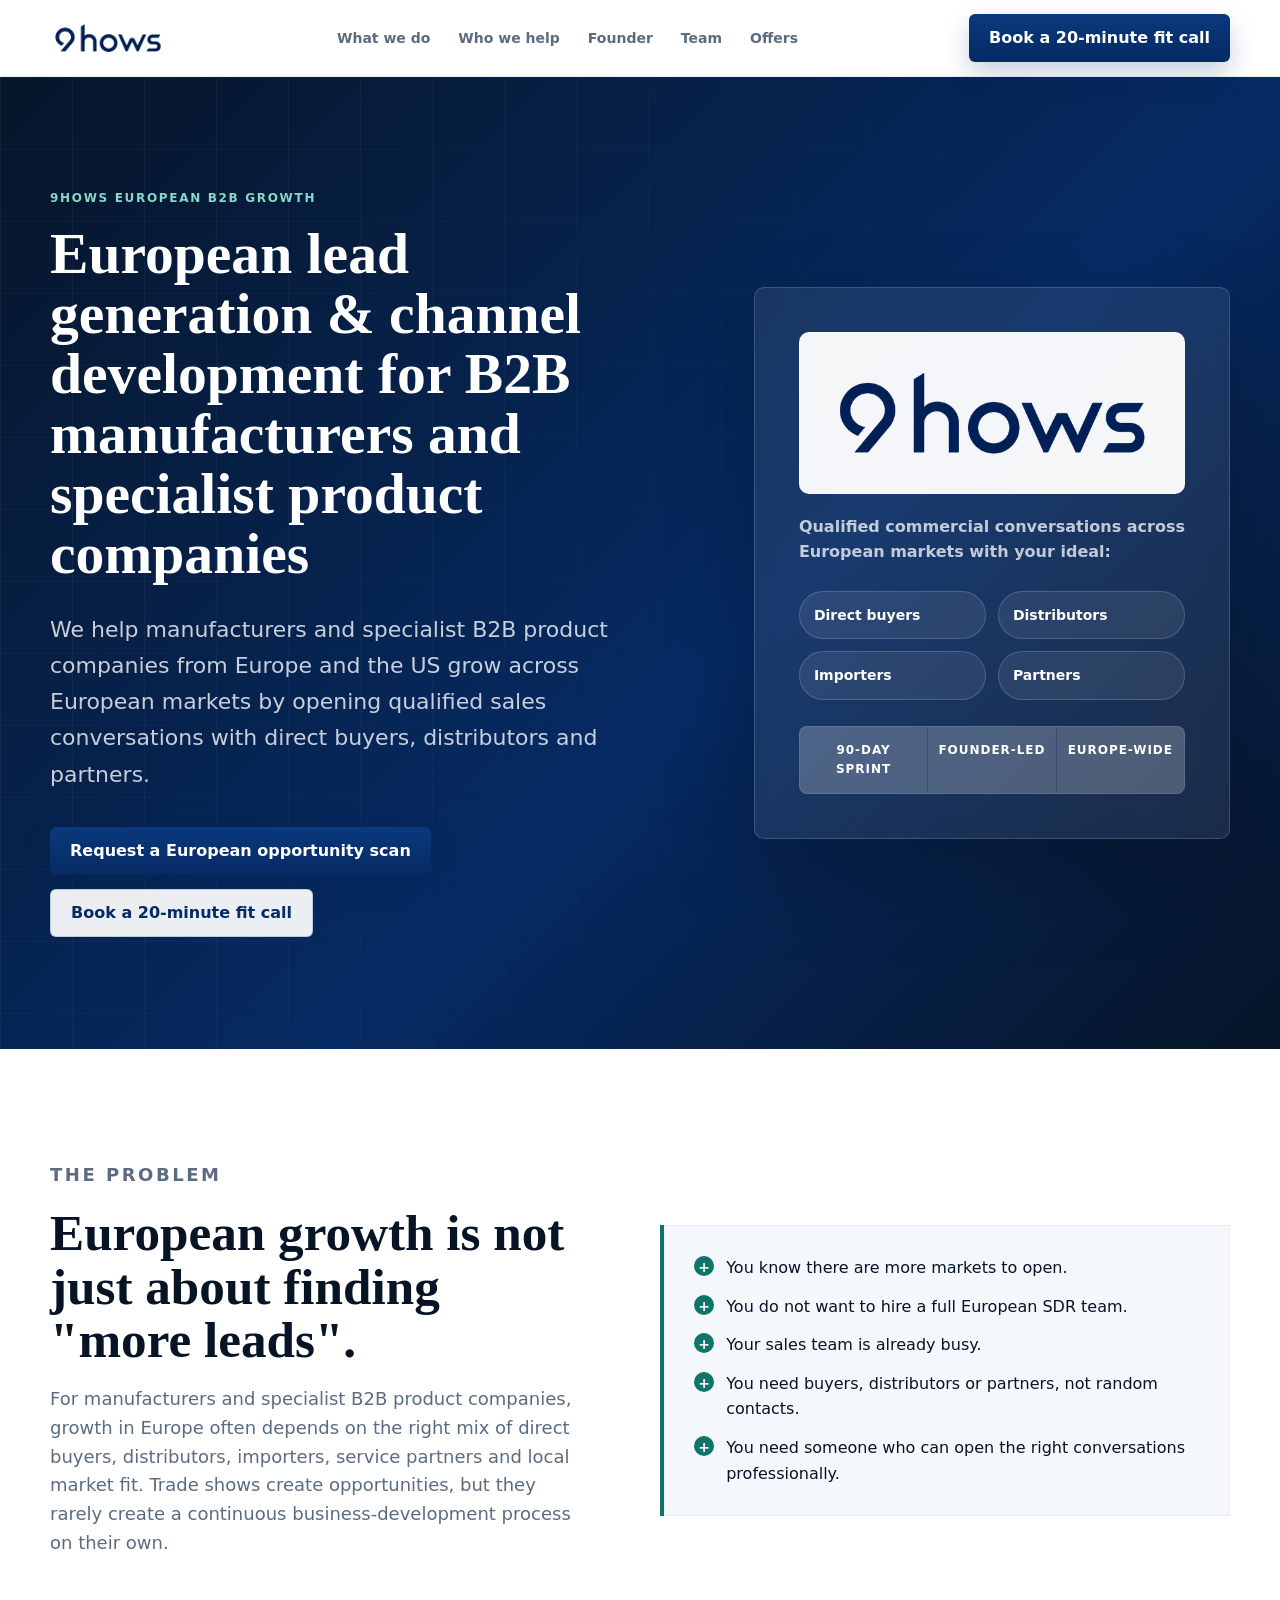
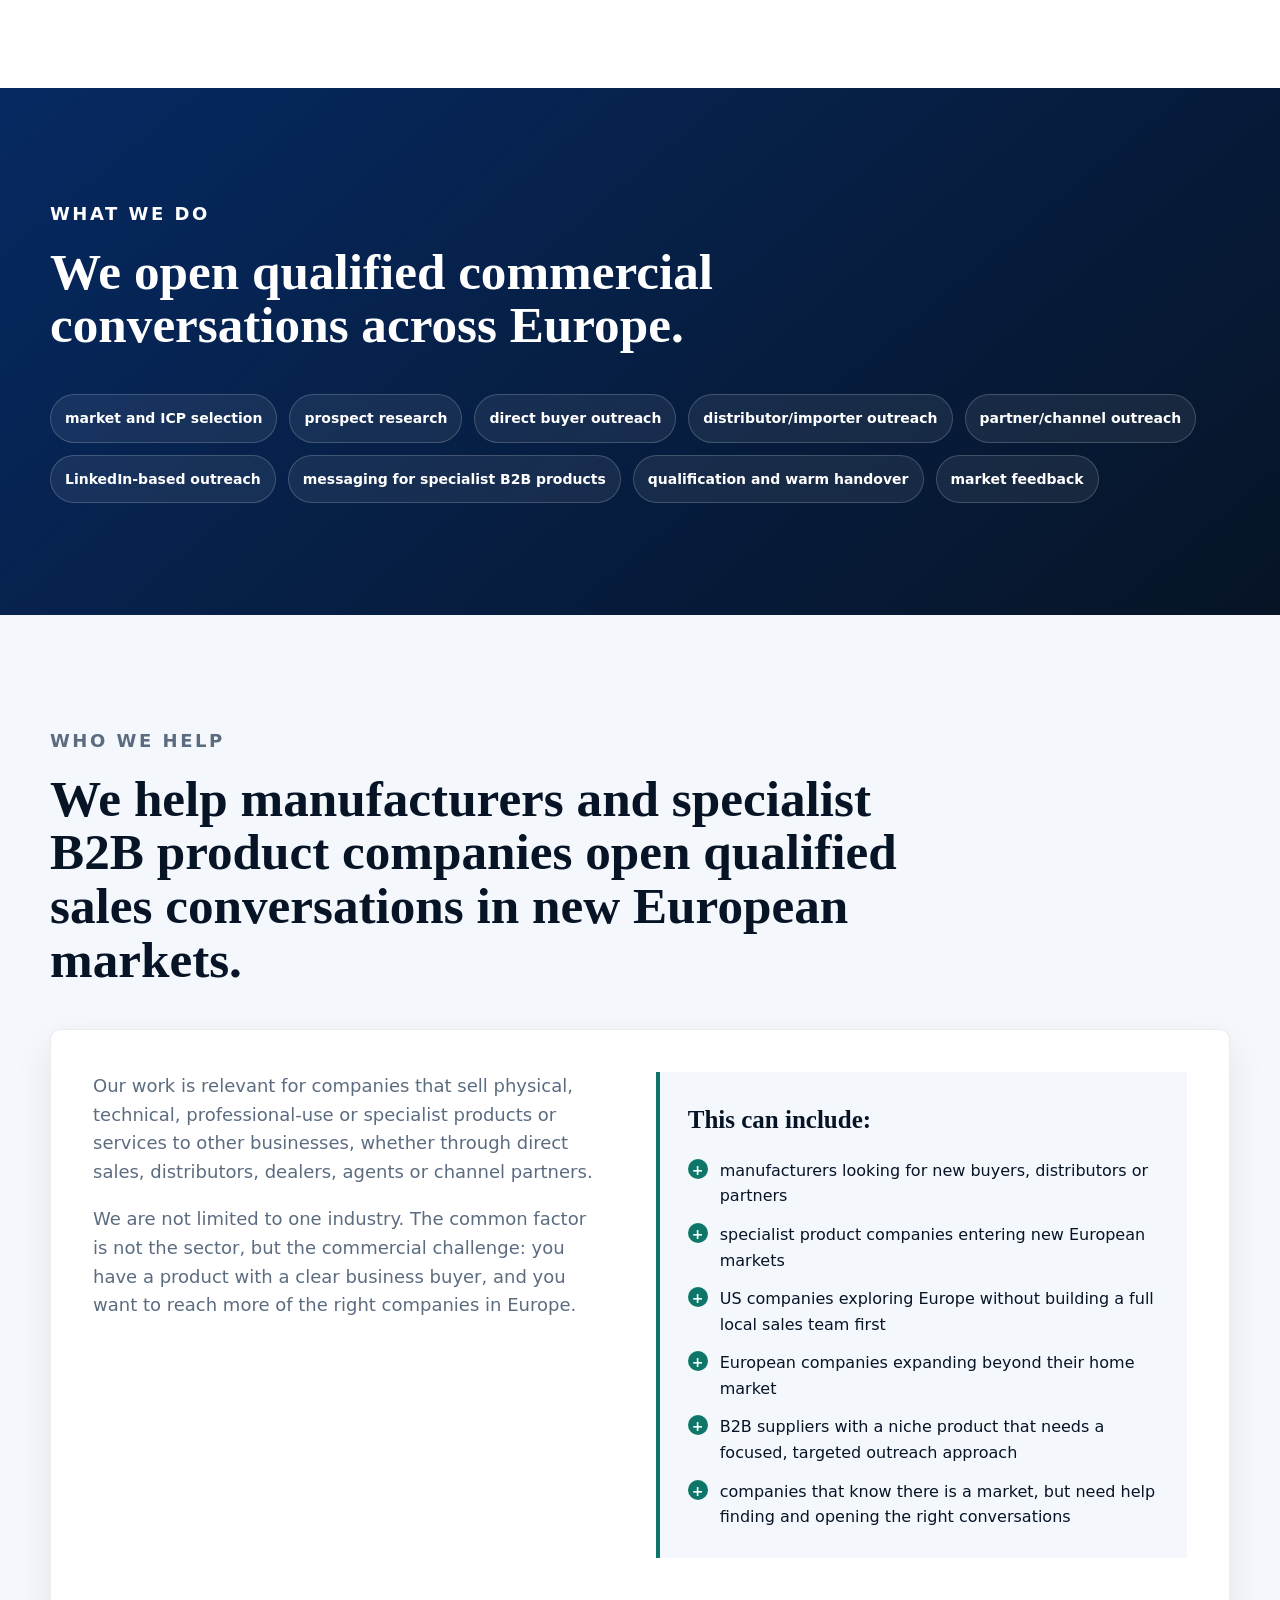
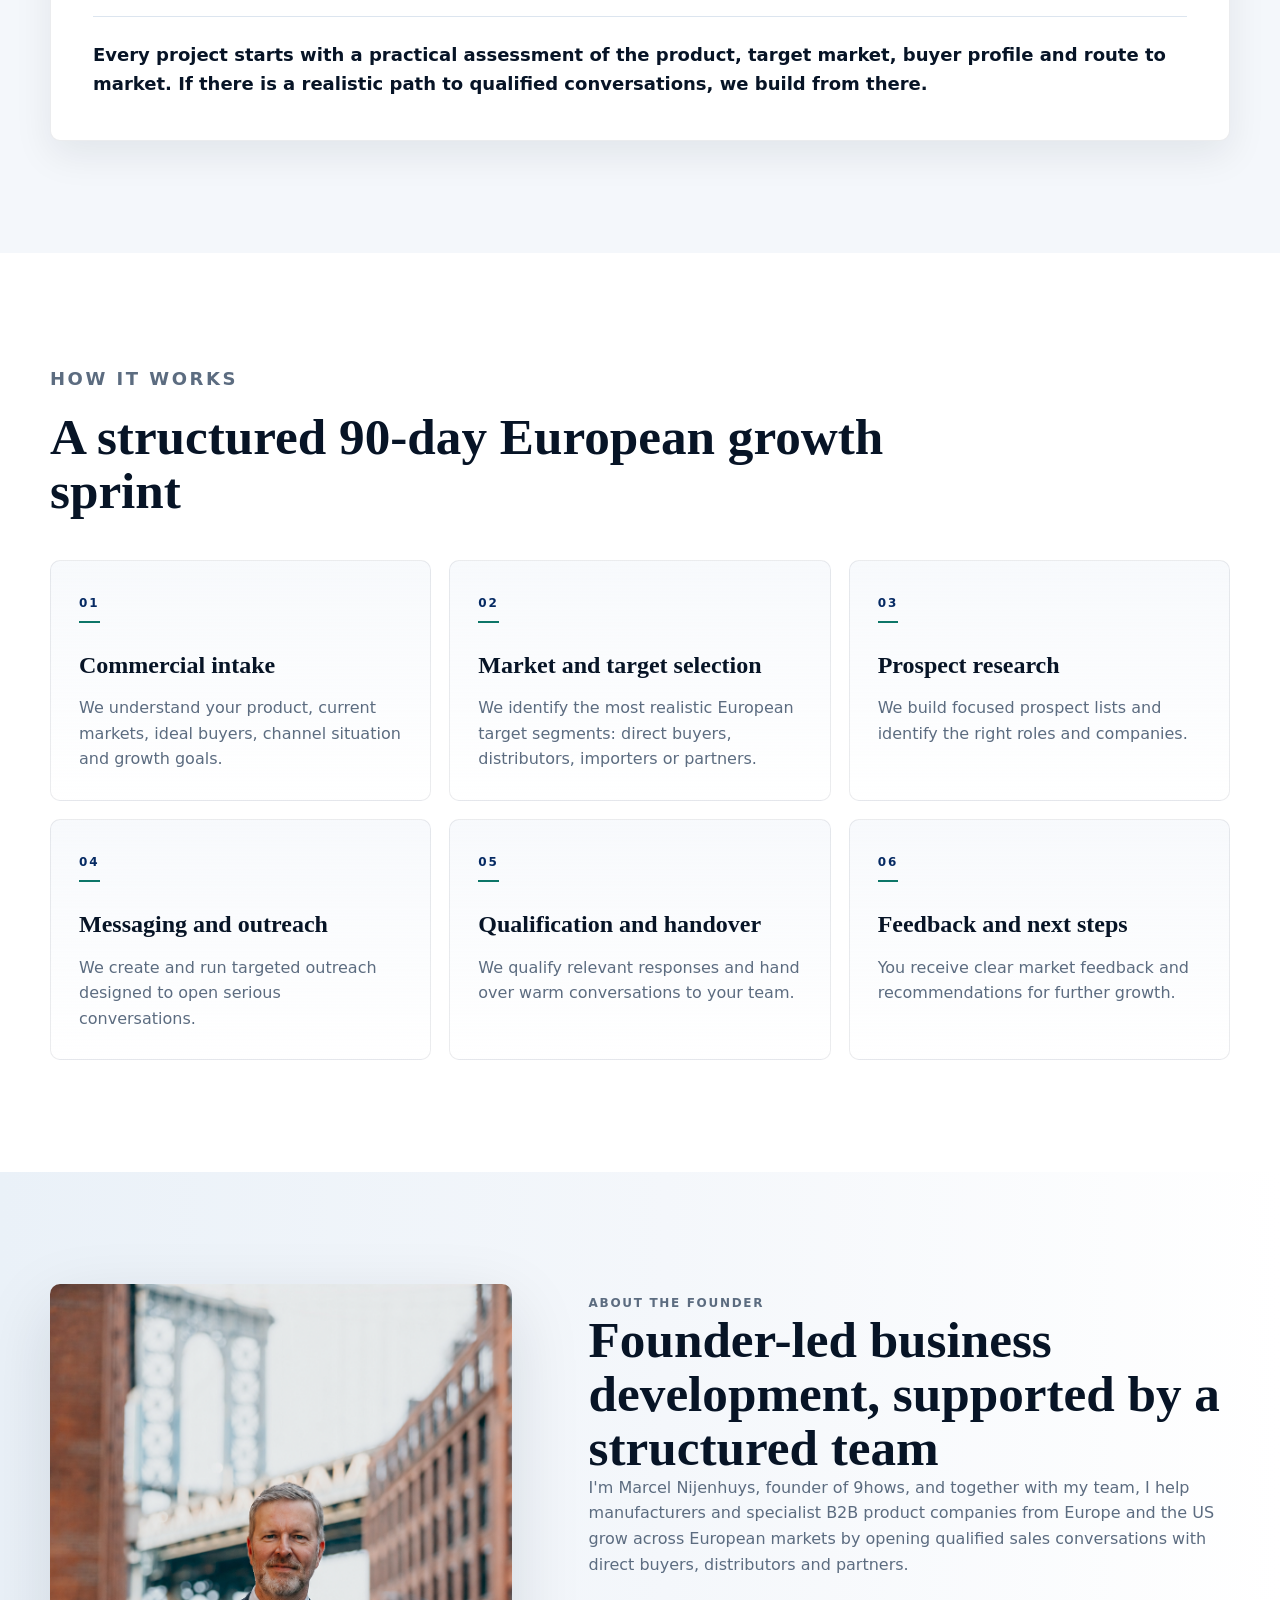
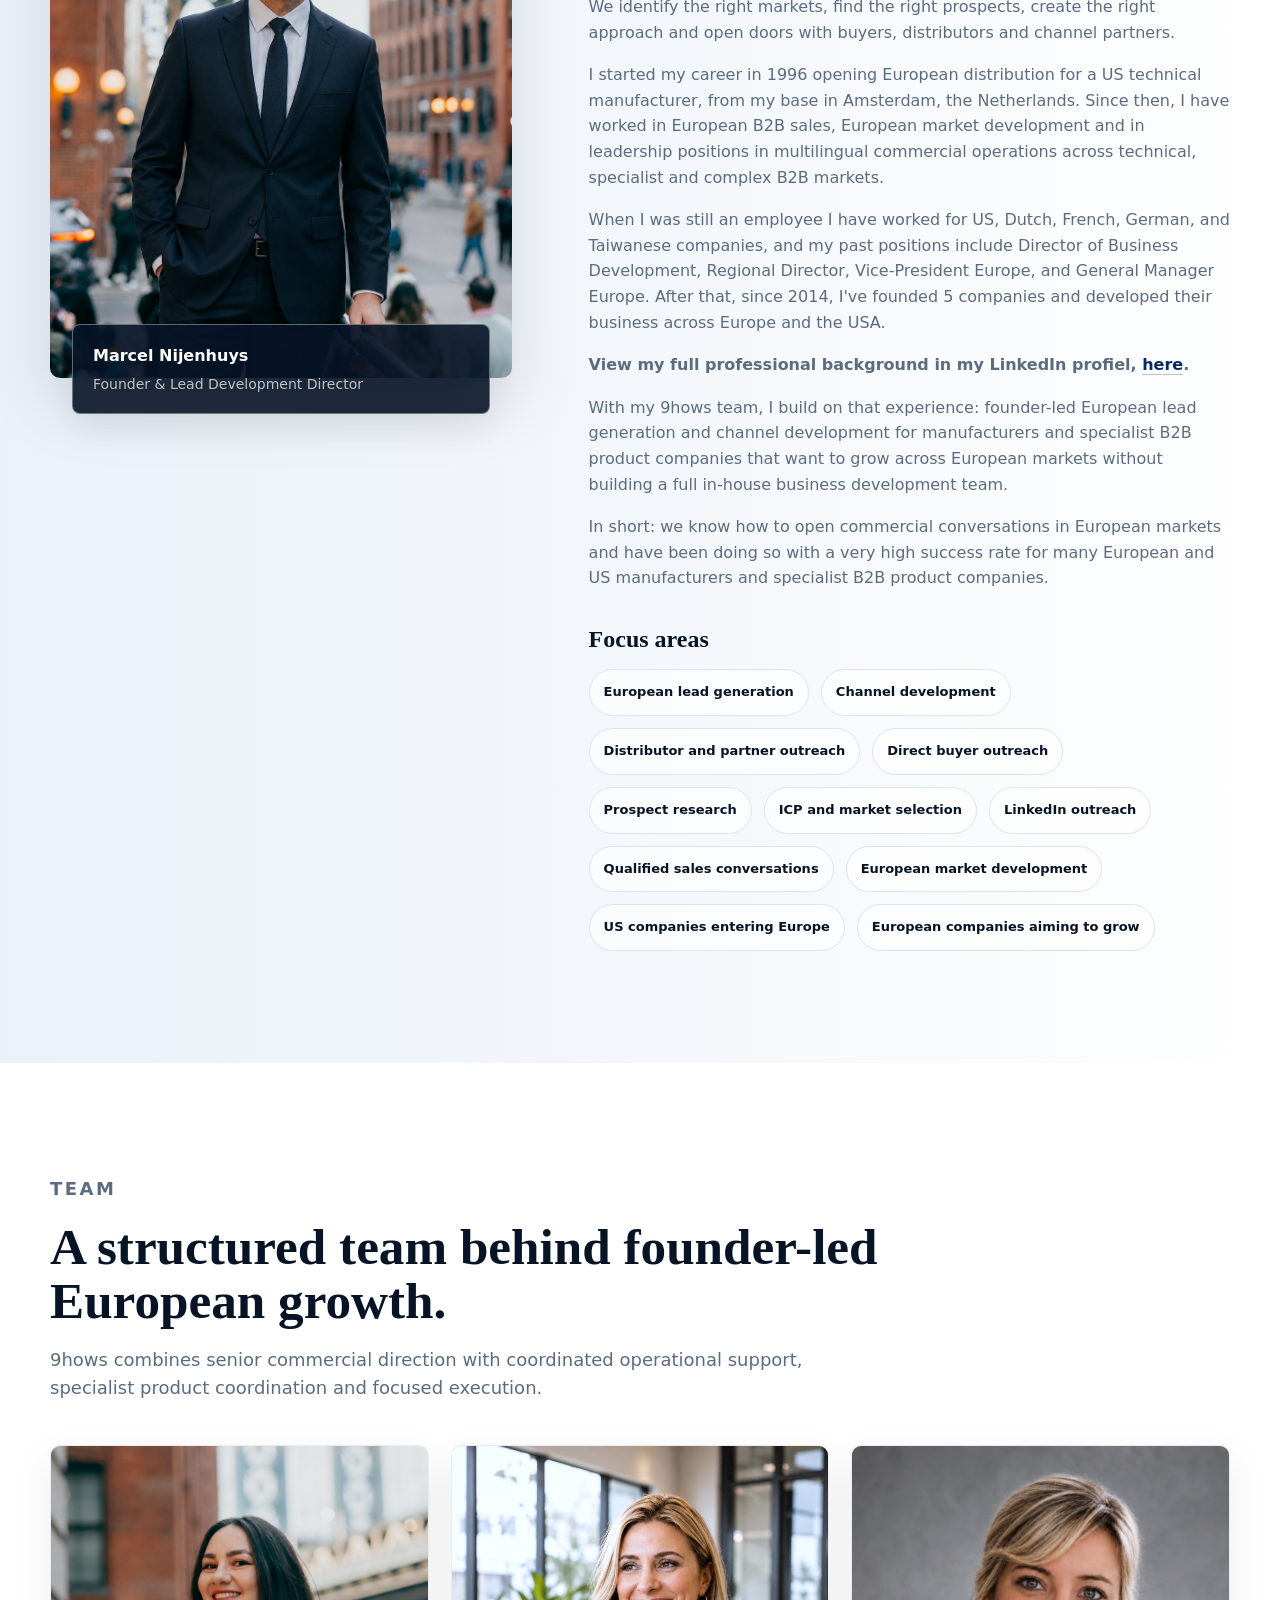
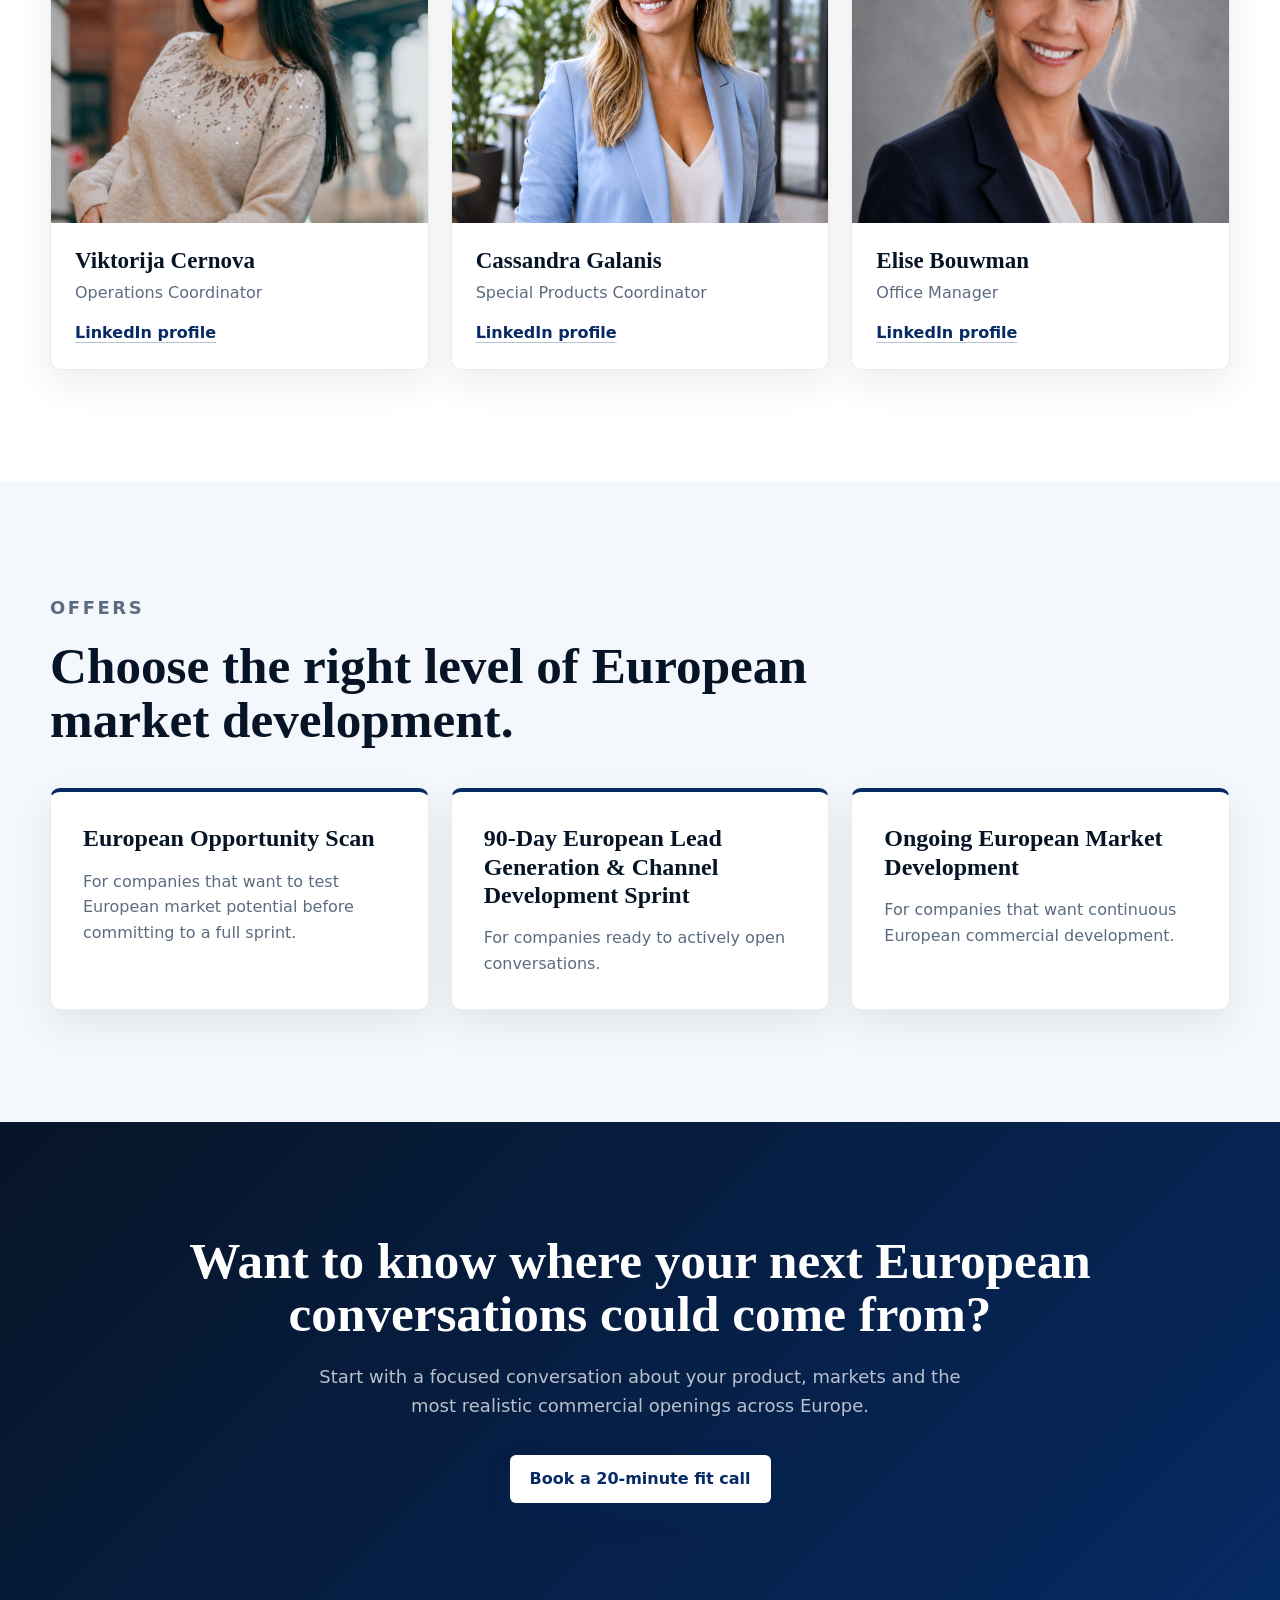
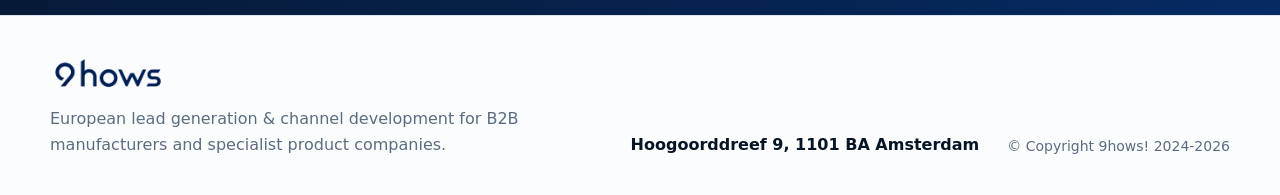
==== commit 56ac830e: "Add files via upload" ====
--- a/index.html
+++ b/index.html
@@ -77,9 +77,11 @@
           <h2 data-content="fit.title"></h2>
         </div>
         <div class="fit-narrative">
-          <div data-paragraphs="fit.paragraphs"></div>
-          <h3 data-content="fit.includesTitle"></h3>
-          <ul data-list="fit.includes"></ul>
+          <div class="fit-copy" data-paragraphs="fit.paragraphs"></div>
+          <div class="fit-includes">
+            <h3 data-content="fit.includesTitle"></h3>
+            <ul data-list="fit.includes"></ul>
+          </div>
           <p data-content="fit.closing"></p>
         </div>
       </section>
--- a/styles.css
+++ b/styles.css
@@ -297,6 +297,7 @@
 }
 
 .check-list {
+  margin-top: clamp(34px, 5vw, 68px);
   padding: 30px;
   border-left: 4px solid var(--accent);
   background: var(--mist);
@@ -398,13 +399,26 @@
   display: grid;
   grid-template-columns: minmax(0, 0.95fr) minmax(320px, 1fr);
   gap: clamp(28px, 5vw, 58px);
+  align-items: start;
   padding: clamp(28px, 4vw, 42px);
   box-shadow: var(--shadow-soft);
 }
 
-.fit-narrative > div {
-  display: grid;
+.fit-copy,
+.fit-includes {
+  display: grid;
+  align-content: start;
+}
+
+.fit-copy {
   gap: 18px;
+}
+
+.fit-includes {
+  gap: 18px;
+  padding: 28px;
+  border-left: 4px solid var(--accent);
+  background: var(--mist);
 }
 
 .fit-narrative p {
@@ -774,6 +788,14 @@
     padding: 24px;
   }
 
+  .check-list {
+    margin-top: 0;
+  }
+
+  .fit-includes {
+    padding: 22px;
+  }
+
   .actions,
   .button {
     width: 100%;
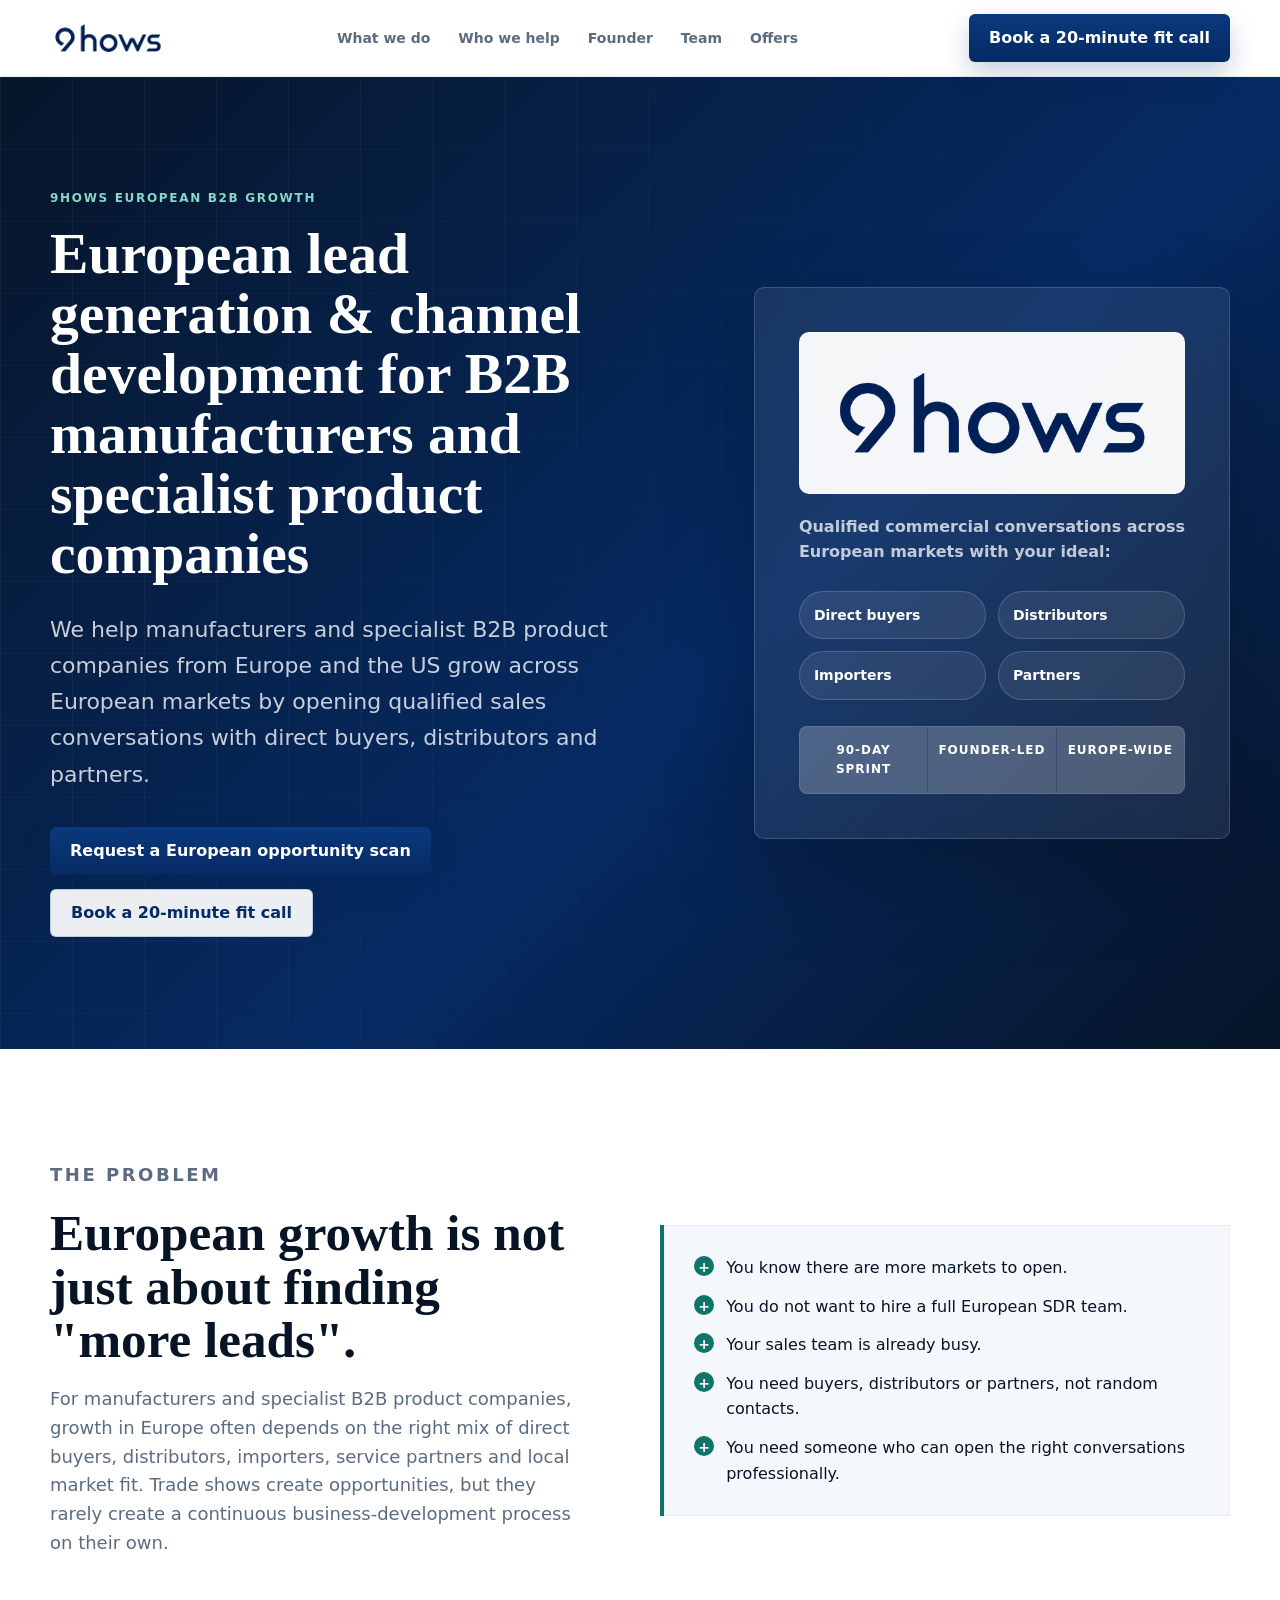
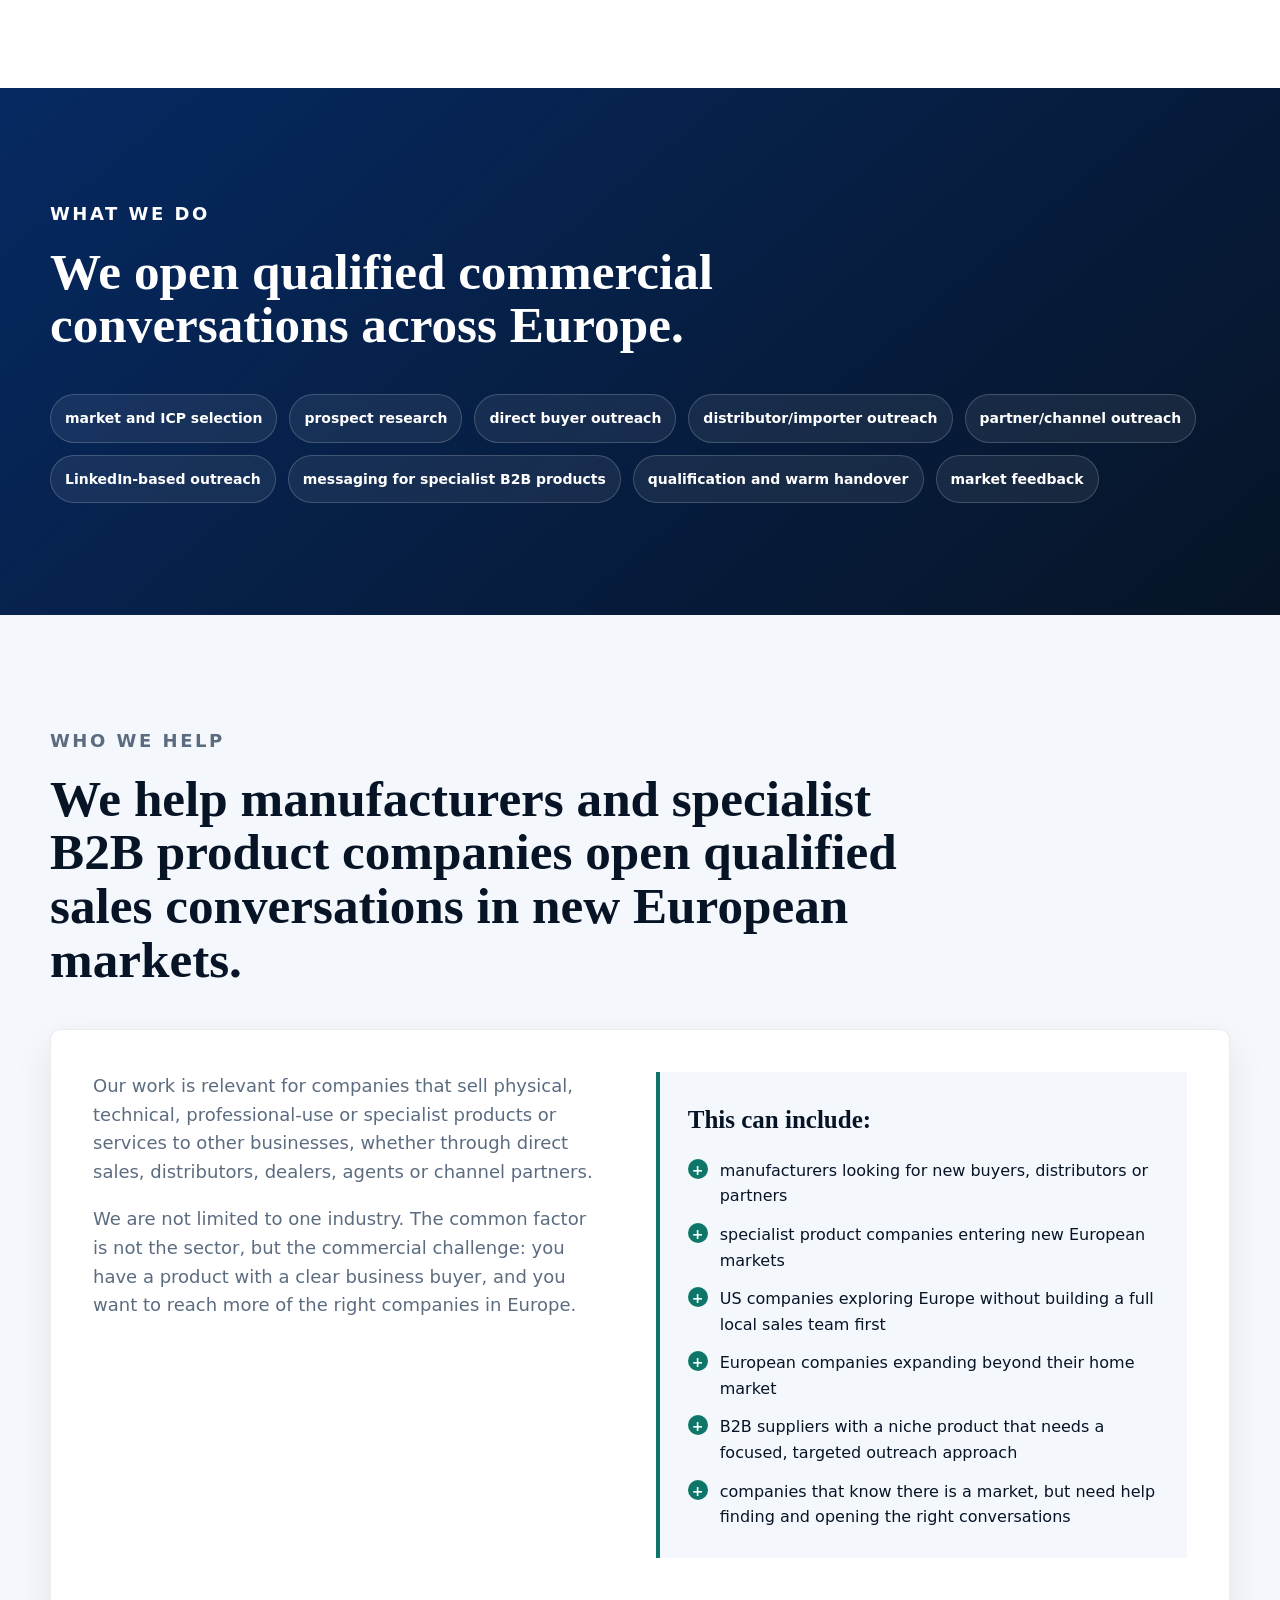
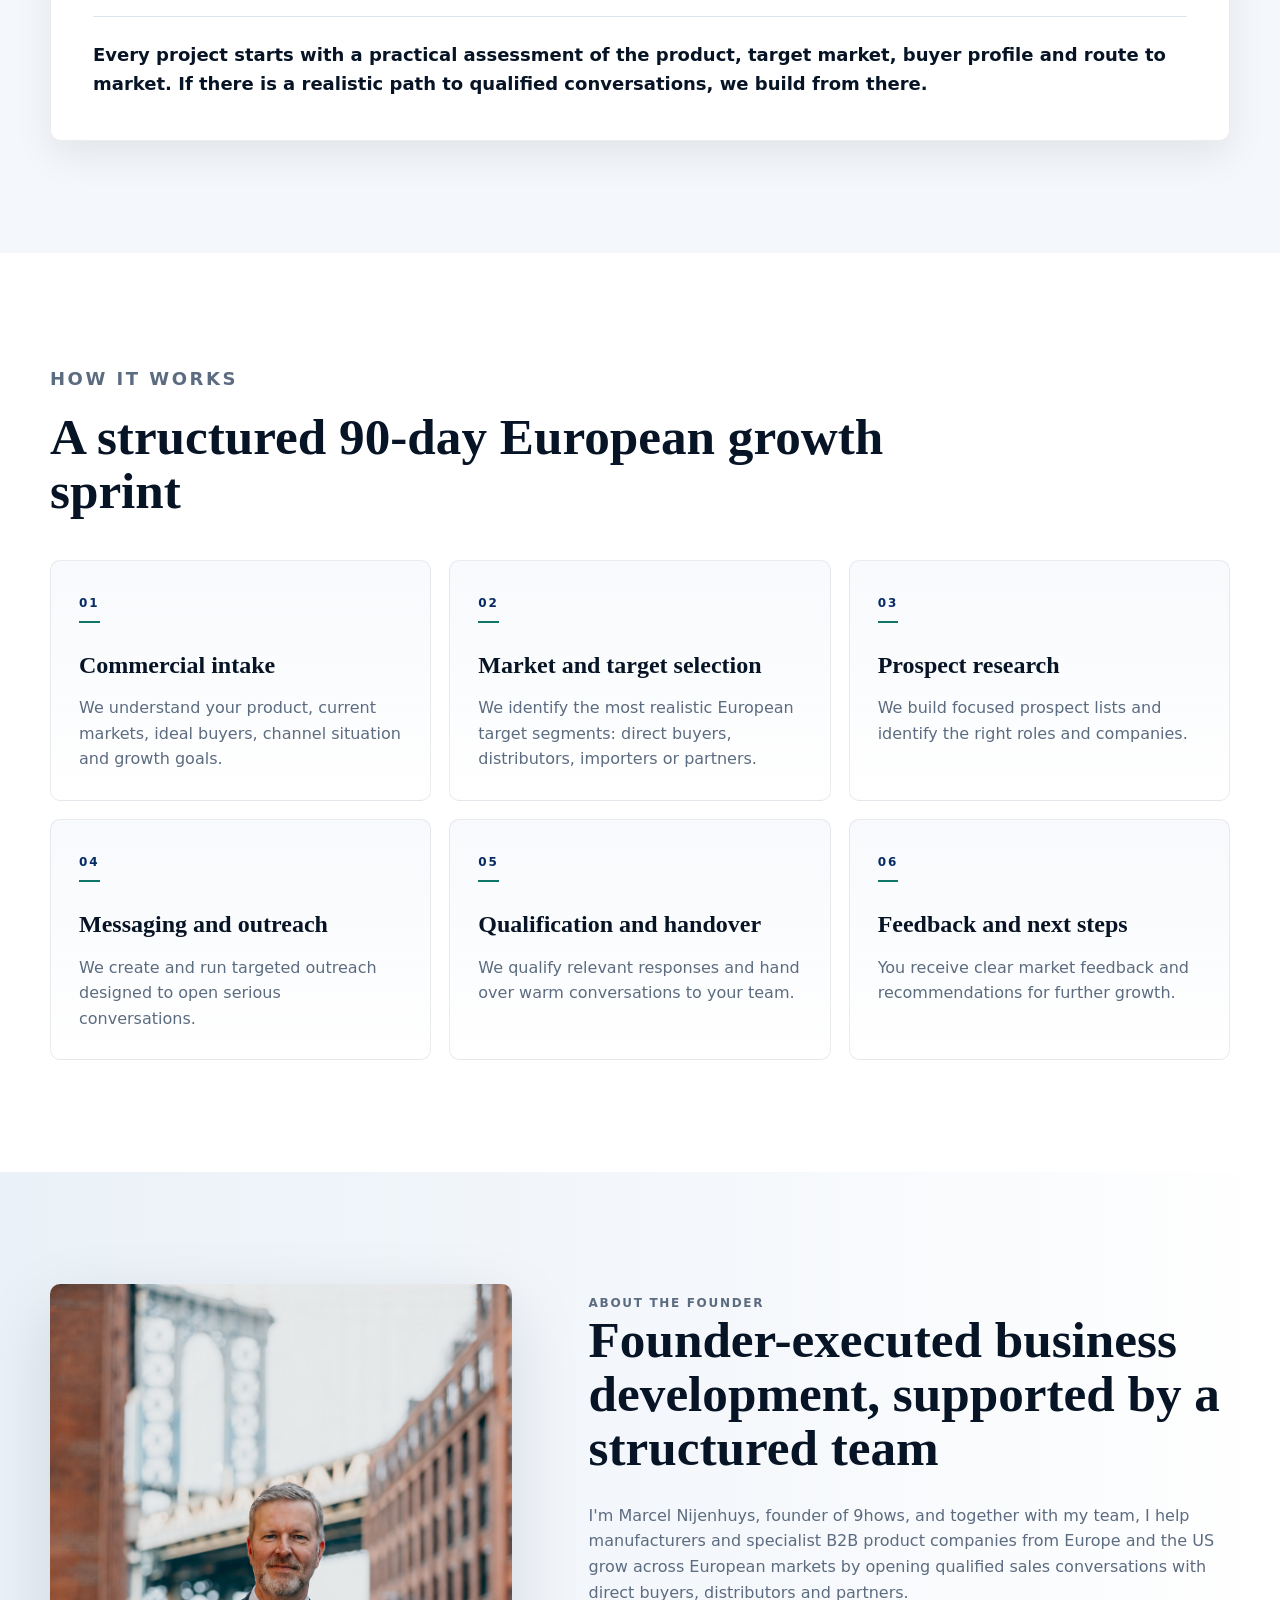
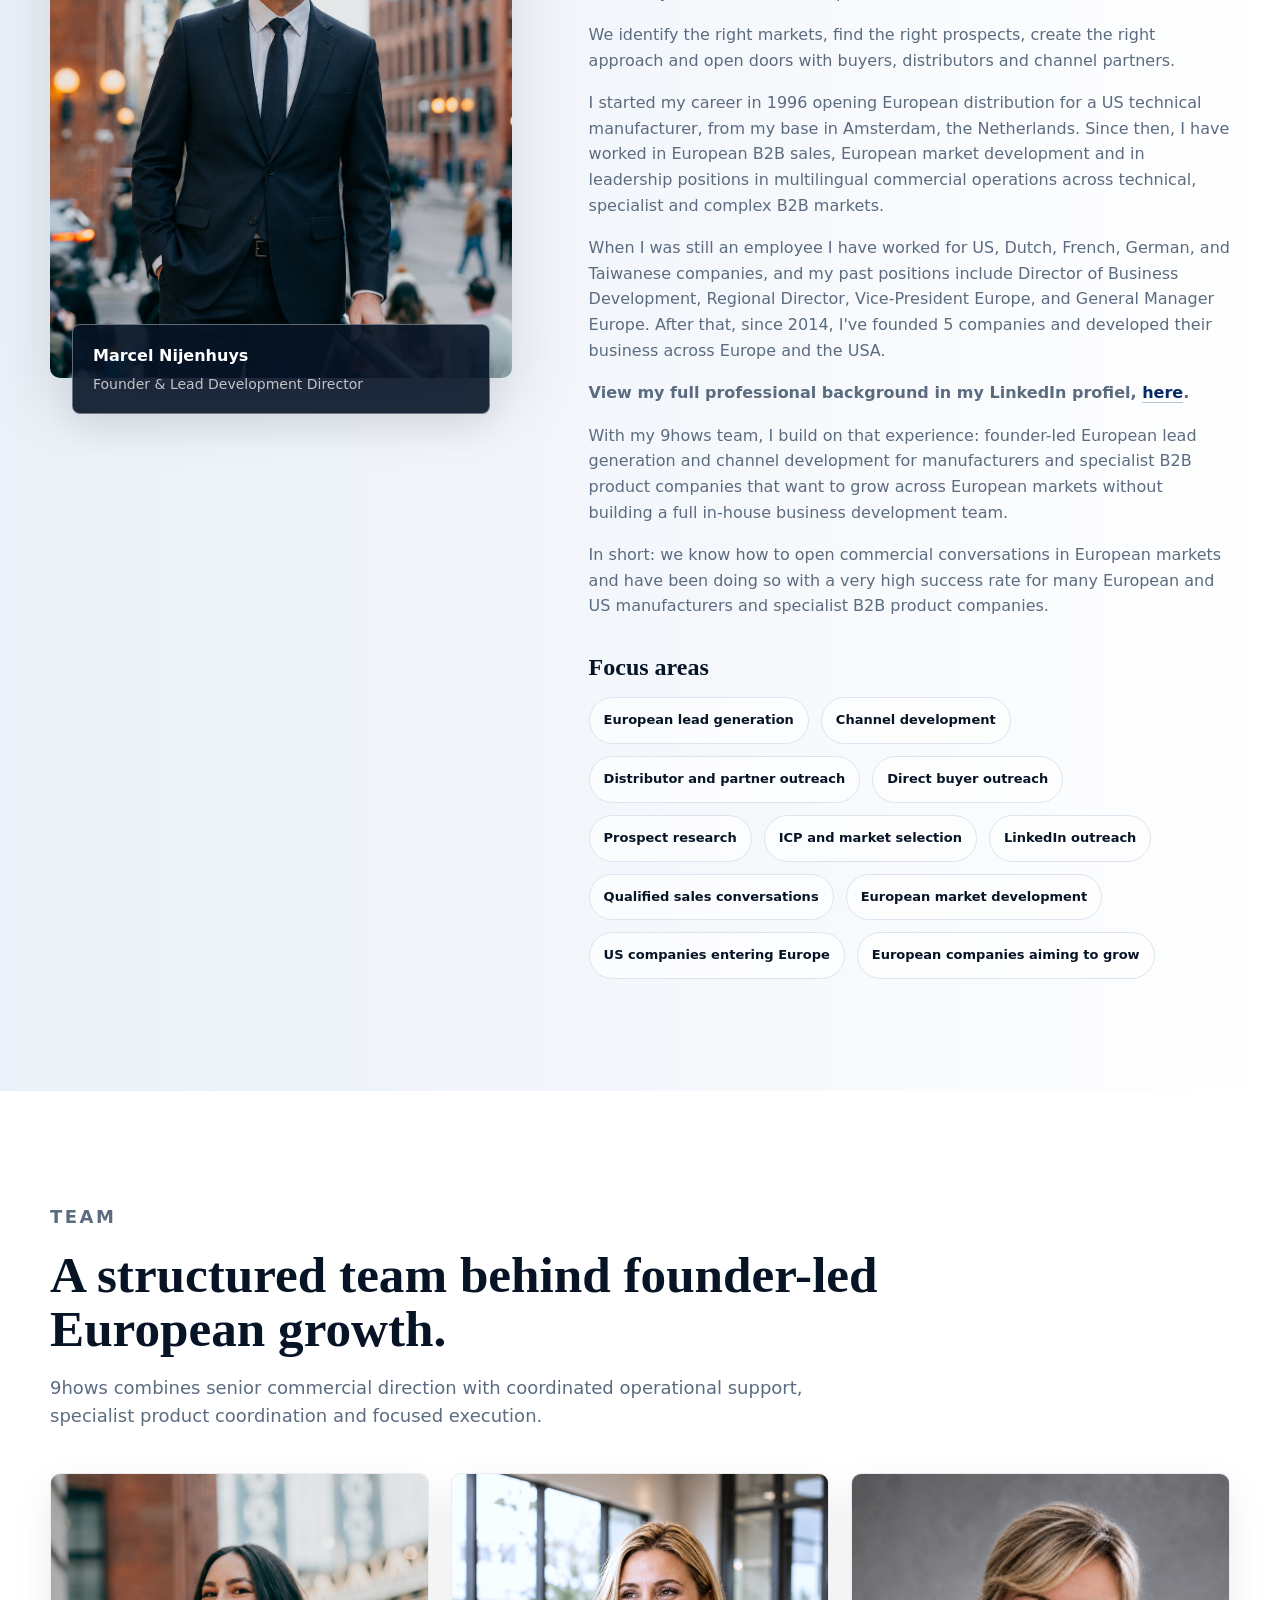
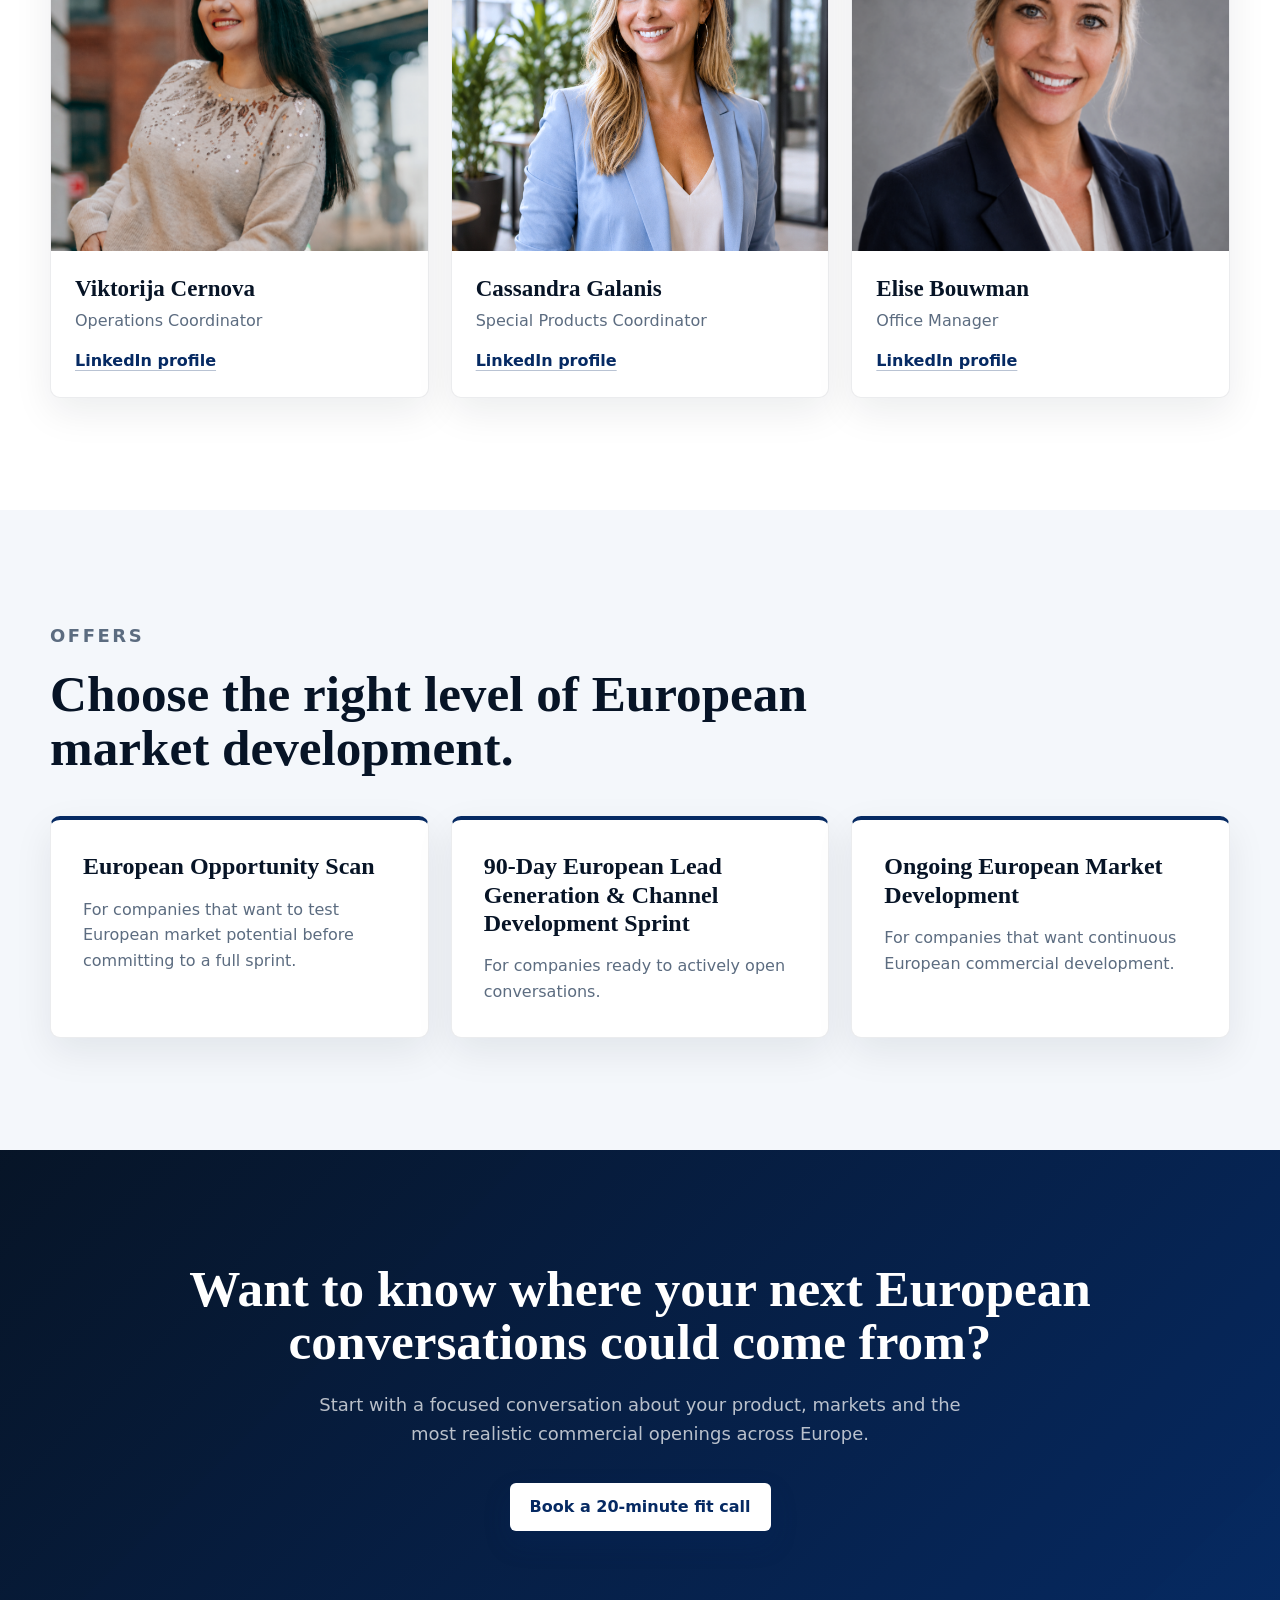
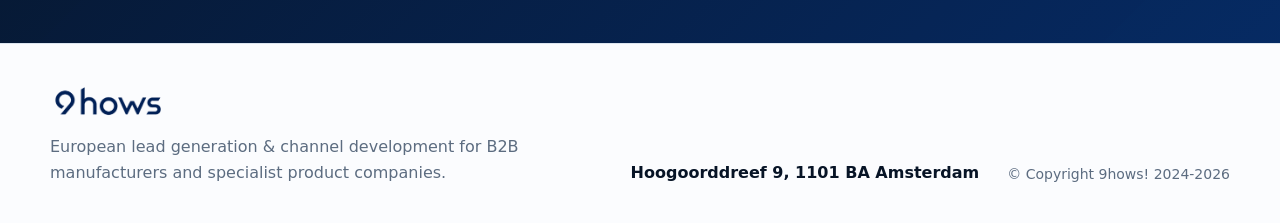
==== commit 07e6ab06: "Add files via upload" ====
--- a/index.html
+++ b/index.html
@@ -8,6 +8,13 @@
     <link rel="icon" type="image/png" href="assets/favicon.png">
     <link rel="apple-touch-icon" href="assets/favicon.png">
     <link rel="stylesheet" href="styles.css">
+    <script async src="https://www.googletagmanager.com/gtag/js?id=G-Q279GV0HK6"></script>
+    <script>
+      window.dataLayer = window.dataLayer || [];
+      function gtag(){dataLayer.push(arguments);}
+      gtag("js", new Date());
+      gtag("config", "G-Q279GV0HK6");
+    </script>
   </head>
   <body>
     <header class="site-header">
--- a/styles.css
+++ b/styles.css
@@ -578,6 +578,10 @@
   padding-top: 10px;
 }
 
+.founder-copy [data-paragraphs] {
+  margin-top: 28px;
+}
+
 .founder-copy p + p {
   margin-top: 17px;
 }
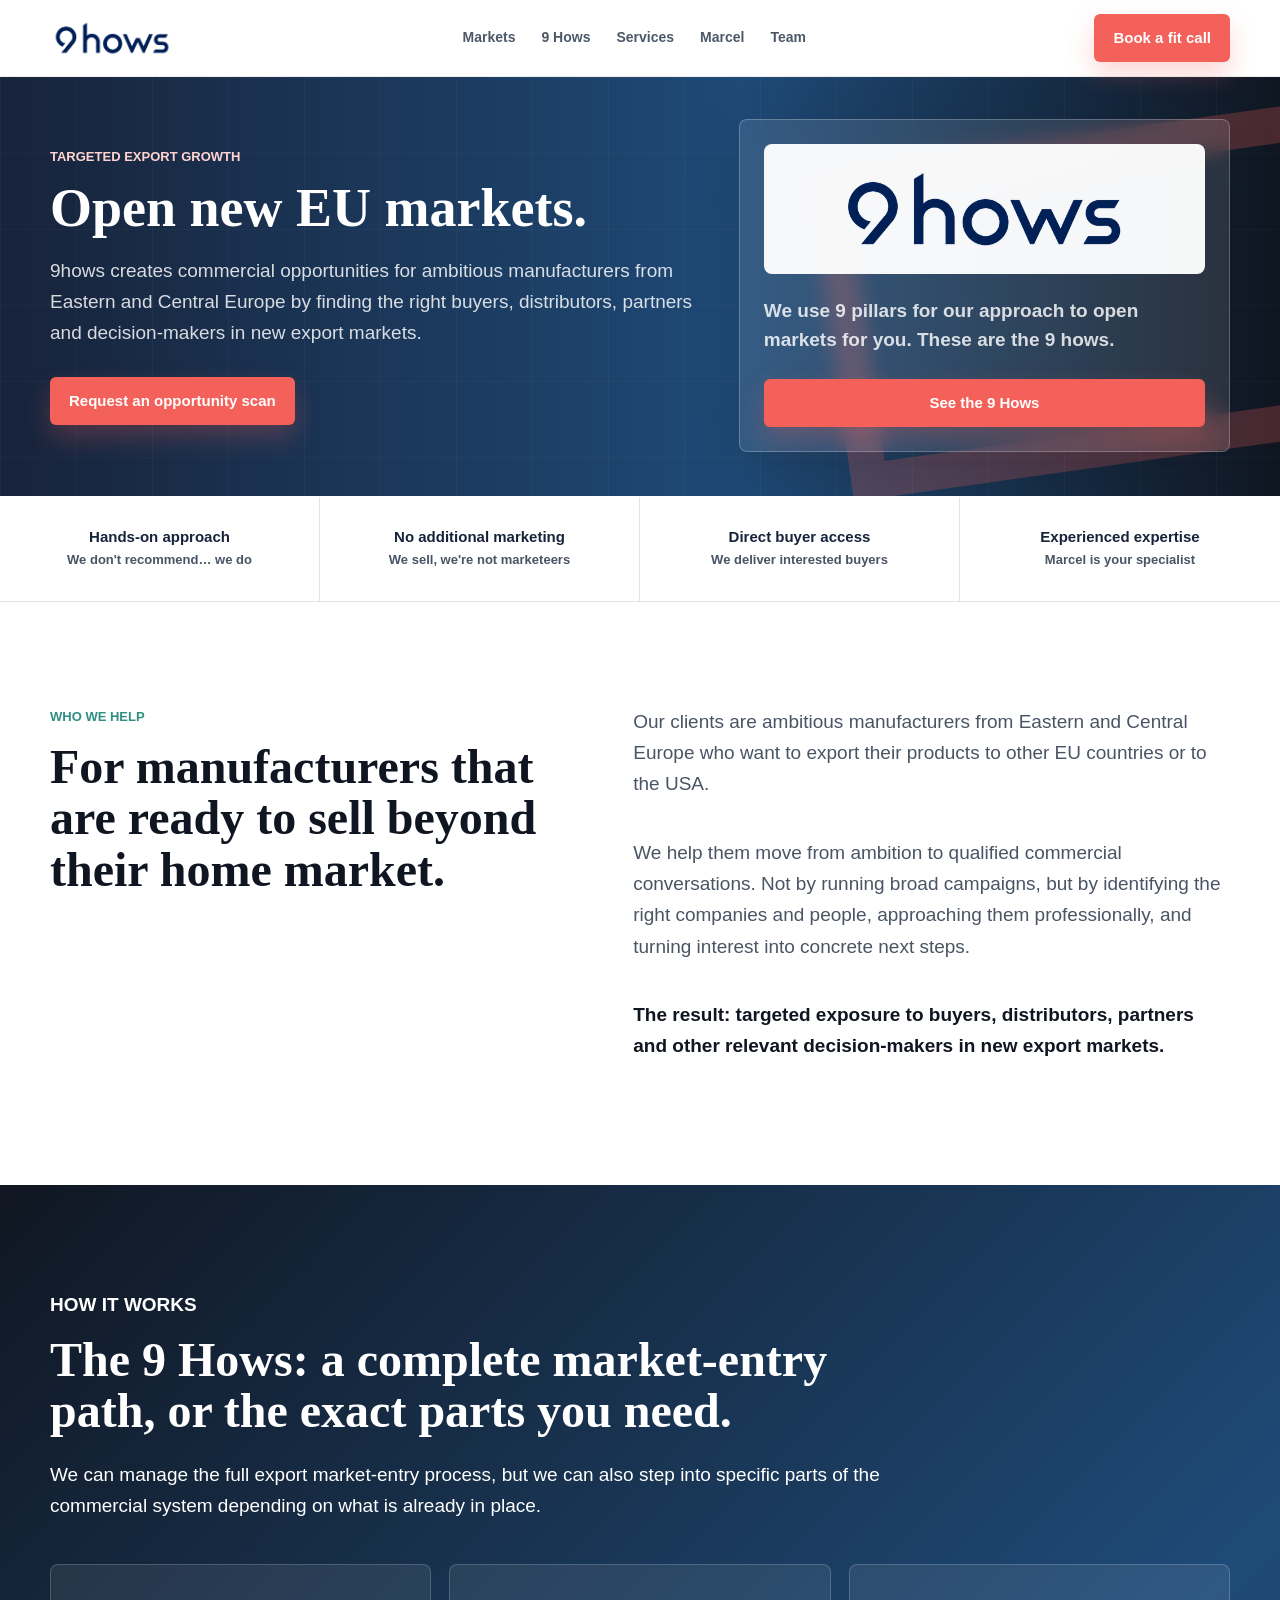
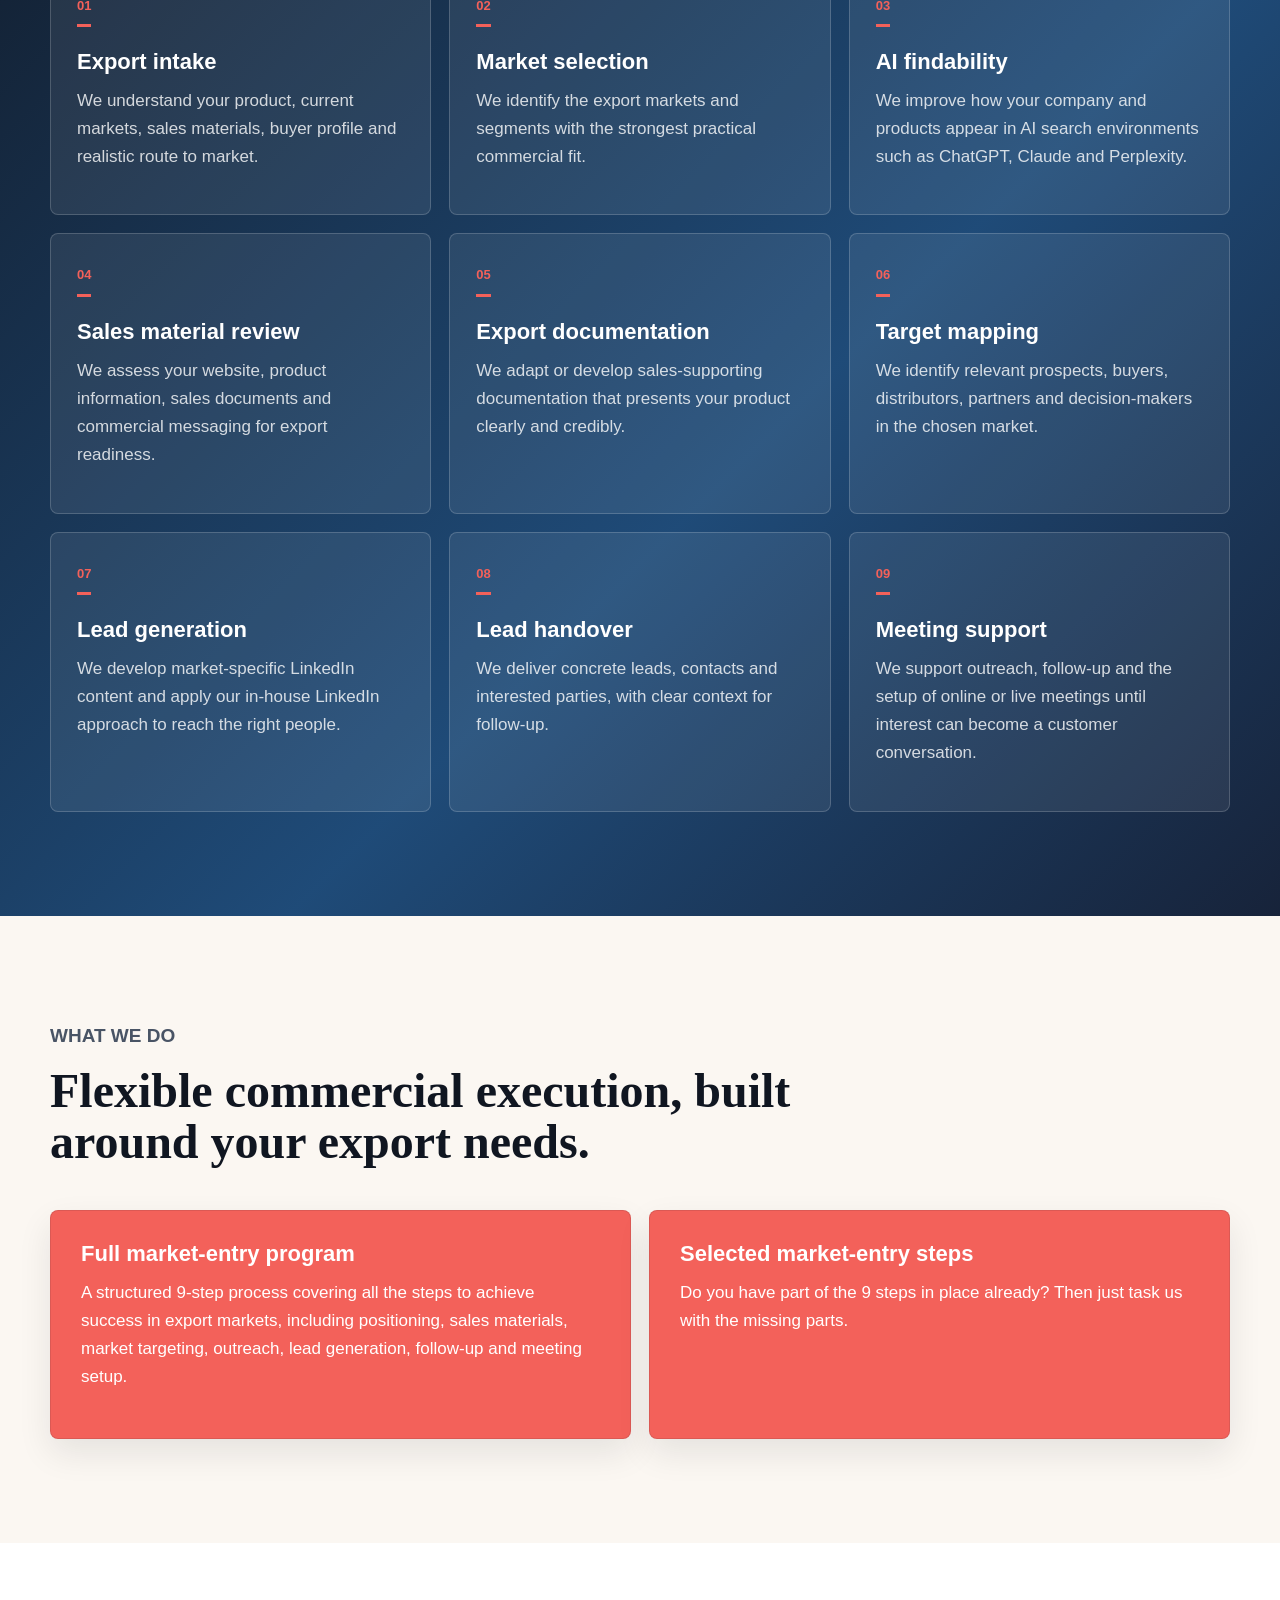
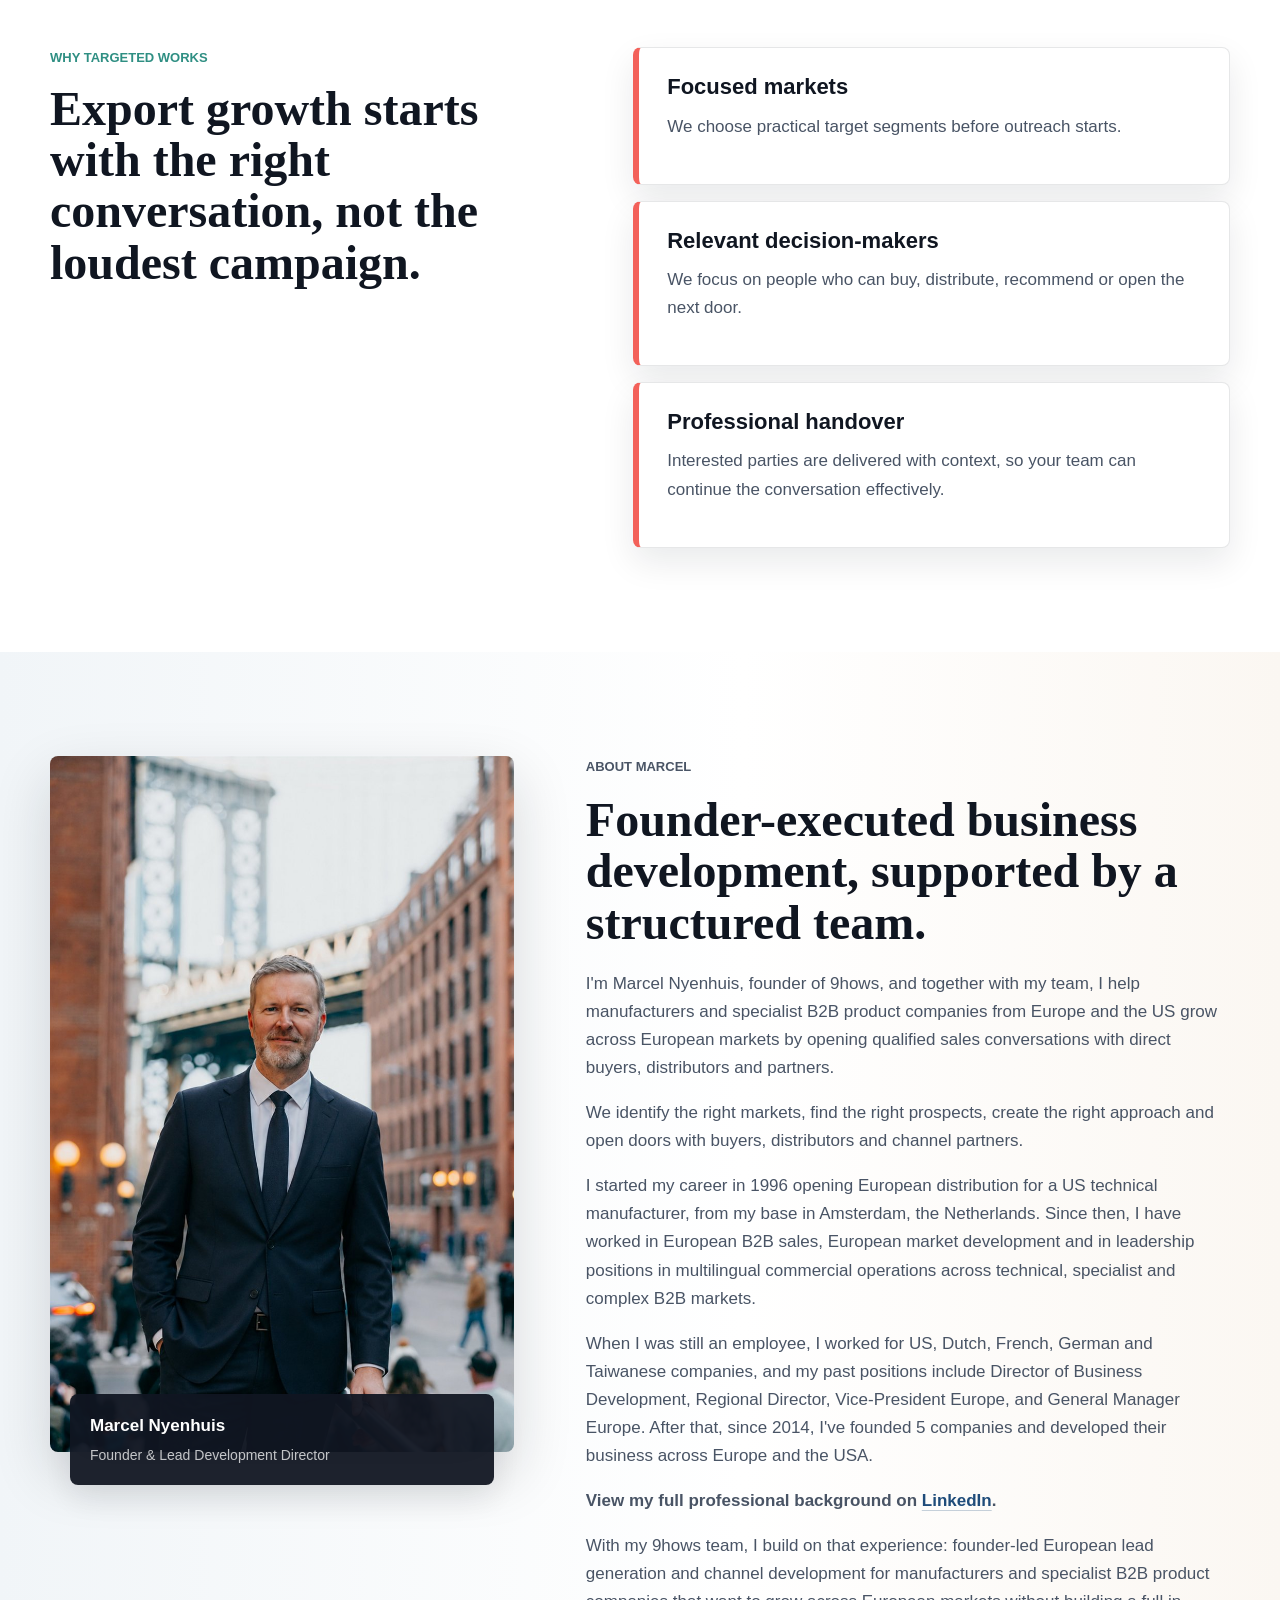
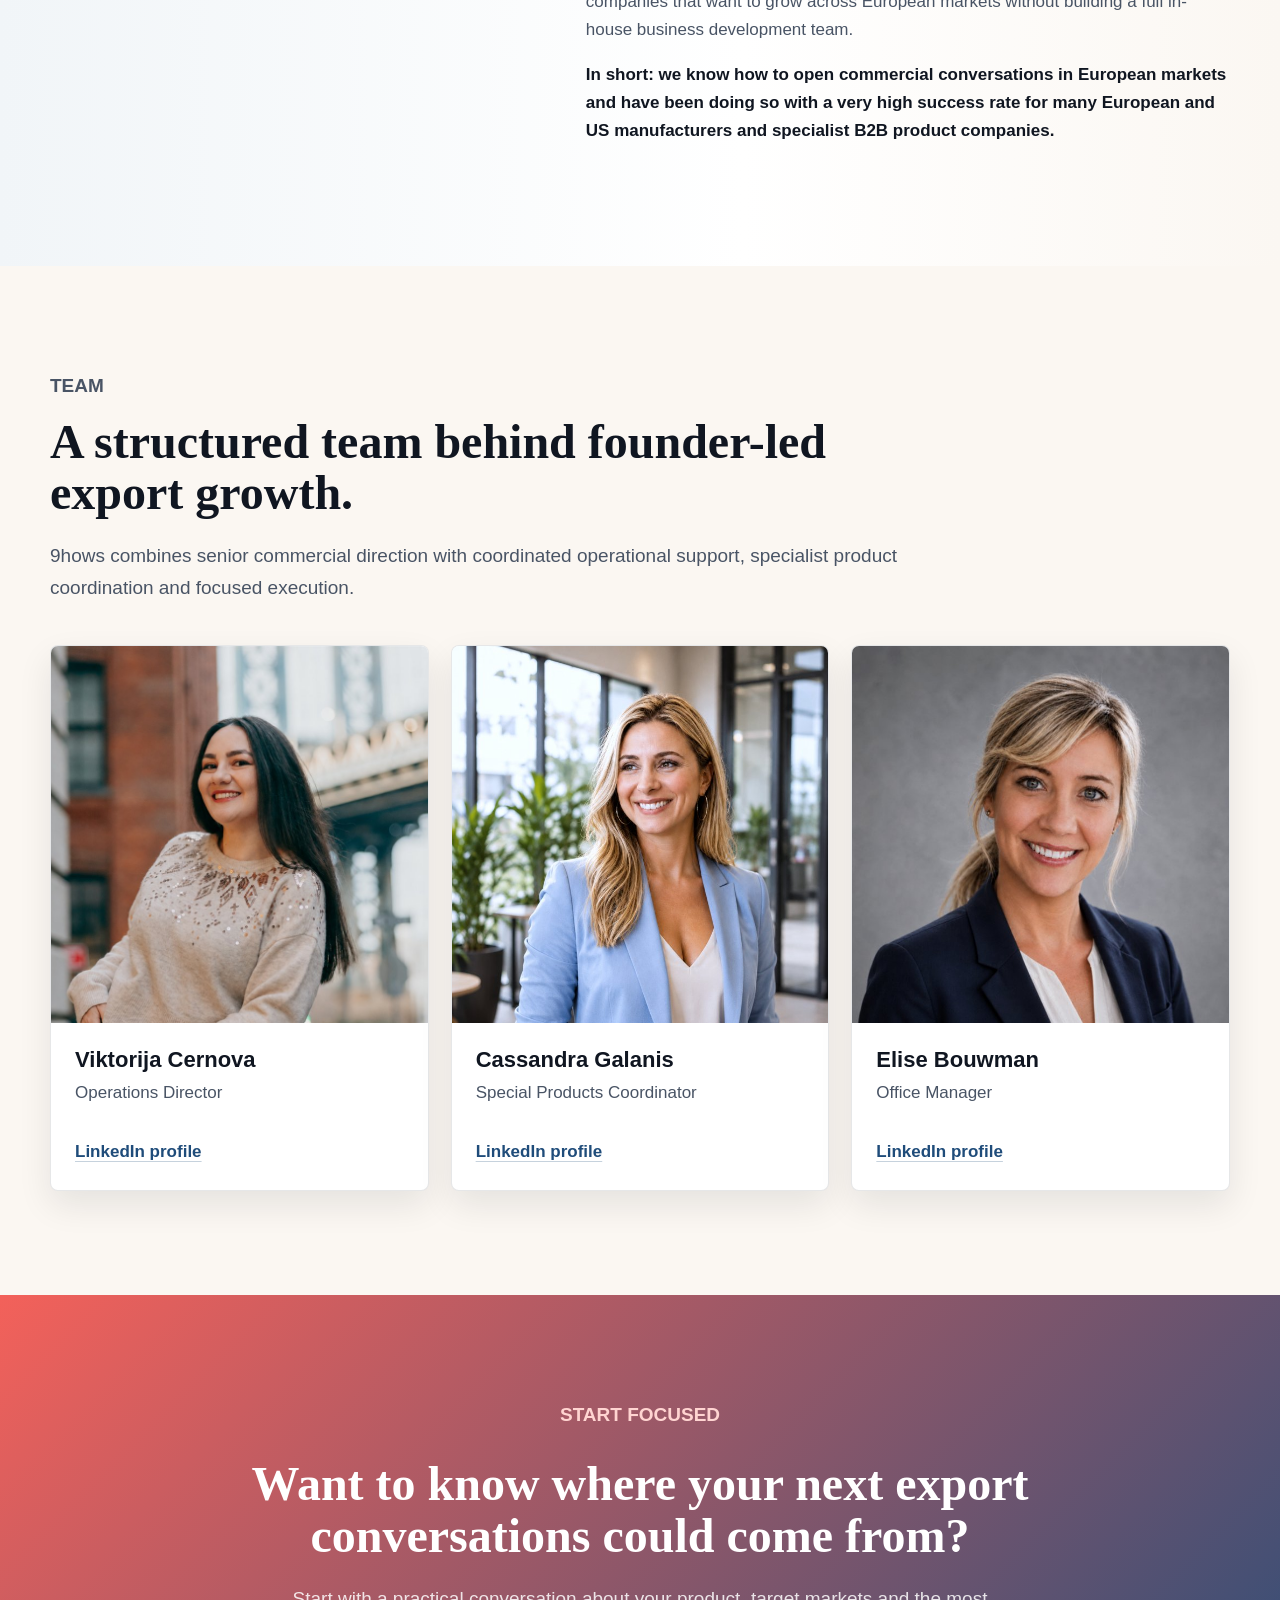
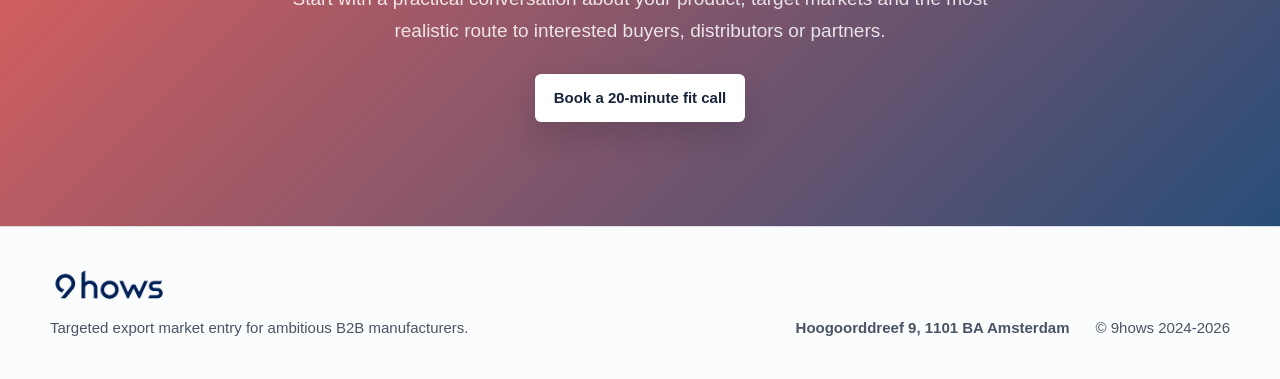
==== commit 7bdb37b3: "Add files via upload" ====
--- a/index.html
+++ b/index.html
@@ -3,166 +3,271 @@
   <head>
     <meta charset="utf-8">
     <meta name="viewport" content="width=device-width, initial-scale=1">
-    <title>9hows | European Lead Generation & Channel Development</title>
-    <meta name="description" content="Founder-led European lead generation and channel development for B2B manufacturers and specialist product companies.">
+    <title>9hows | Export Market Entry for B2B Manufacturers</title>
+    <meta name="description" content="Targeted export market entry for ambitious manufacturers from Eastern and Central Europe entering EU and USA markets.">
     <link rel="icon" type="image/png" href="assets/favicon.png">
     <link rel="apple-touch-icon" href="assets/favicon.png">
     <link rel="stylesheet" href="styles.css">
-    <script async src="https://www.googletagmanager.com/gtag/js?id=G-Q279GV0HK6"></script>
-    <script>
-      window.dataLayer = window.dataLayer || [];
-      function gtag(){dataLayer.push(arguments);}
-      gtag("js", new Date());
-      gtag("config", "G-Q279GV0HK6");
-    </script>
   </head>
   <body>
-    <header class="site-header">
+    <header class="site-header" id="top">
       <a class="brand" href="#top" aria-label="9hows home">
-        <img src="assets/logo-9hows.png" alt="9hows logo">
+        <img src="assets/logo-9hows.png" alt="9hows">
       </a>
       <nav class="nav" aria-label="Main navigation">
-        <a href="#what-we-do">What we do</a>
-        <a href="#fit">Who we help</a>
-        <a href="#founder">Founder</a>
+        <a href="#markets">Markets</a>
+        <a href="#method">9 Hows</a>
+        <a href="#services">Services</a>
+        <a href="#founder">Marcel</a>
         <a href="#team">Team</a>
-        <a href="#offers">Offers</a>
       </nav>
-      <a class="header-cta" data-content="cta.secondaryLabel" data-href="cta.secondaryHref" href="#contact">Book a call</a>
+      <a class="header-cta" href="mailto:hello@9hows.com?subject=Export%20market%20entry%20call">Book a fit call</a>
     </header>
 
-    <main id="top">
-      <section class="hero section">
+    <main>
+      <section class="hero">
         <div class="hero-copy">
-          <p class="eyebrow" data-content="hero.eyebrow"></p>
-          <h1 data-content="hero.headline"></h1>
-          <p class="lead" data-content="hero.subheadline"></p>
+          <p class="eyebrow">Targeted export growth</p>
+          <h1>Open new EU markets.</h1>
+          <p class="lead">
+            9hows creates commercial opportunities for ambitious manufacturers from Eastern and Central Europe by finding the right buyers, distributors, partners and decision-makers in new export markets.
+          </p>
           <div class="actions">
-            <a class="button primary" data-content="cta.primaryLabel" data-href="cta.primaryHref" href="#contact"></a>
-            <a class="button secondary" data-content="cta.secondaryLabel" data-href="cta.secondaryHref" href="#contact"></a>
+            <a class="button primary" href="mailto:hello@9hows.com?subject=Export%20opportunity%20scan">Request an opportunity scan</a>
           </div>
         </div>
-        <div class="hero-panel" aria-label="European market development focus">
-          <div class="hero-logo-wrap">
-            <img class="hero-logo" src="assets/logo-9hows.png" alt="9hows">
+
+        <div class="hero-board" aria-label="9hows export focus">
+          <div class="board-logo">
+            <img src="assets/logo-9hows.png" alt="9hows">
           </div>
-          <p data-content="hero.panelText"></p>
-          <div class="market-card">
-            <span>Direct buyers</span>
-            <span>Distributors</span>
-            <span>Importers</span>
-            <span>Partners</span>
+          <p class="board-intro">We use 9 pillars for our approach to open markets for you. These are the 9 hows.</p>
+          <a class="button primary board-button" href="#method">See the 9 Hows</a>
+        </div>
+      </section>
+
+      <section class="proof-strip" aria-label="9hows focus areas">
+        <span>
+          <strong>Hands-on approach</strong>
+          <small>We don't recommend&hellip; we do</small>
+        </span>
+        <span>
+          <strong>No additional marketing</strong>
+          <small>We sell, we're not marketeers</small>
+        </span>
+        <span>
+          <strong>Direct buyer access</strong>
+          <small>We deliver interested buyers</small>
+        </span>
+        <span>
+          <strong>Experienced expertise</strong>
+          <small>Marcel is your specialist</small>
+        </span>
+      </section>
+
+      <section class="section split" id="markets">
+        <div class="section-kicker">
+          <p class="eyebrow">Who we help</p>
+          <h2>For manufacturers that are ready to sell beyond their home market.</h2>
+        </div>
+        <div class="text-stack">
+          <p>
+            Our clients are ambitious manufacturers from Eastern and Central Europe who want to export their products to other EU countries or to the USA.
+          </p>
+          <p>
+            We help them move from ambition to qualified commercial conversations. Not by running broad campaigns, but by identifying the right companies and people, approaching them professionally, and turning interest into concrete next steps.
+          </p>
+          <p class="strong-line">
+            The result: targeted exposure to buyers, distributors, partners and other relevant decision-makers in new export markets.
+          </p>
+        </div>
+      </section>
+
+      <section class="section dark-band" id="method">
+        <div class="section-heading">
+          <p class="eyebrow">How it works</p>
+          <h2>The 9 Hows: a complete market-entry path, or the exact parts you need.</h2>
+          <p>
+            We can manage the full export market-entry process, but we can also step into specific parts of the commercial system depending on what is already in place.
+          </p>
+        </div>
+        <div class="steps">
+          <article class="step">
+            <span>01</span>
+            <h3>Export intake</h3>
+            <p>We understand your product, current markets, sales materials, buyer profile and realistic route to market.</p>
+          </article>
+          <article class="step">
+            <span>02</span>
+            <h3>Market selection</h3>
+            <p>We identify the export markets and segments with the strongest practical commercial fit.</p>
+          </article>
+          <article class="step">
+            <span>03</span>
+            <h3>AI findability</h3>
+            <p>We improve how your company and products appear in AI search environments such as ChatGPT, Claude and Perplexity.</p>
+          </article>
+          <article class="step">
+            <span>04</span>
+            <h3>Sales material review</h3>
+            <p>We assess your website, product information, sales documents and commercial messaging for export readiness.</p>
+          </article>
+          <article class="step">
+            <span>05</span>
+            <h3>Export documentation</h3>
+            <p>We adapt or develop sales-supporting documentation that presents your product clearly and credibly.</p>
+          </article>
+          <article class="step">
+            <span>06</span>
+            <h3>Target mapping</h3>
+            <p>We identify relevant prospects, buyers, distributors, partners and decision-makers in the chosen market.</p>
+          </article>
+          <article class="step">
+            <span>07</span>
+            <h3>Lead generation</h3>
+            <p>We develop market-specific LinkedIn content and apply our in-house LinkedIn approach to reach the right people.</p>
+          </article>
+          <article class="step">
+            <span>08</span>
+            <h3>Lead handover</h3>
+            <p>We deliver concrete leads, contacts and interested parties, with clear context for follow-up.</p>
+          </article>
+          <article class="step">
+            <span>09</span>
+            <h3>Meeting support</h3>
+            <p>We support outreach, follow-up and the setup of online or live meetings until interest can become a customer conversation.</p>
+          </article>
+        </div>
+      </section>
+
+      <section class="section services-band" id="services">
+        <div class="section-heading">
+          <p class="eyebrow">What we do</p>
+          <h2>Flexible commercial execution, built around your export needs.</h2>
+        </div>
+        <div class="service-grid">
+          <article class="service primary-service">
+            <h3>Full market-entry program</h3>
+            <p>
+              A structured 9-step process covering all the steps to achieve success in export markets, including positioning, sales materials, market targeting, outreach, lead generation, follow-up and meeting setup.
+            </p>
+          </article>
+          <article class="service primary-service">
+            <h3>Selected market-entry steps</h3>
+            <p>Do you have part of the 9 steps in place already? Then just task us with the missing parts.</p>
+          </article>
+        </div>
+      </section>
+
+      <section class="section split accent-panel">
+        <div class="section-kicker">
+          <p class="eyebrow">Why targeted works</p>
+          <h2>Export growth starts with the right conversation, not the loudest campaign.</h2>
+        </div>
+        <div class="reason-list">
+          <article>
+            <h3>Focused markets</h3>
+            <p>We choose practical target segments before outreach starts.</p>
+          </article>
+          <article>
+            <h3>Relevant decision-makers</h3>
+            <p>We focus on people who can buy, distribute, recommend or open the next door.</p>
+          </article>
+          <article>
+            <h3>Professional handover</h3>
+            <p>Interested parties are delivered with context, so your team can continue the conversation effectively.</p>
+          </article>
+        </div>
+      </section>
+
+      <section class="section founder-section" id="founder">
+        <div class="founder-photo">
+          <img src="assets/founder-marcel.jpg" alt="Marcel Nyenhuis, founder of 9hows">
+          <div class="caption">
+            <strong>Marcel Nyenhuis</strong>
+            <span>Founder & Lead Development Director</span>
           </div>
-          <div class="hero-metrics" aria-label="9hows focus">
-            <span>90-day sprint</span>
-            <span>Founder-led</span>
-            <span>Europe-wide</span>
-          </div>
-        </div>
-      </section>
-
-      <section class="section split" id="problem">
-        <div>
-          <p class="eyebrow" data-content="problem.eyebrow"></p>
-          <h2 data-content="problem.title"></h2>
-          <p data-content="problem.text"></p>
-        </div>
-        <ul class="check-list" data-list="problem.bullets"></ul>
-      </section>
-
-      <section class="section blue-band" id="what-we-do">
-        <div class="section-heading">
-          <p class="eyebrow" data-content="whatWeDo.eyebrow"></p>
-          <h2 data-content="whatWeDo.title"></h2>
-        </div>
-        <div class="pill-grid" data-list="whatWeDo.bullets"></div>
-      </section>
-
-      <section class="section" id="fit">
-        <div class="section-heading">
-          <p class="eyebrow" data-content="fit.eyebrow"></p>
-          <h2 data-content="fit.title"></h2>
-        </div>
-        <div class="fit-narrative">
-          <div class="fit-copy" data-paragraphs="fit.paragraphs"></div>
-          <div class="fit-includes">
-            <h3 data-content="fit.includesTitle"></h3>
-            <ul data-list="fit.includes"></ul>
-          </div>
-          <p data-content="fit.closing"></p>
-        </div>
-      </section>
-
-      <section class="section" id="process">
-        <div class="section-heading">
-          <p class="eyebrow" data-content="process.eyebrow"></p>
-          <h2 data-content="process.title"></h2>
-        </div>
-        <div class="steps" data-steps="process.steps"></div>
-      </section>
-
-      <section class="section founder-band" id="founder">
-        <div class="founder-photo">
-          <img src="assets/founder-marcel.png" alt="Founder of 9hows">
-          <div class="founder-caption">
-            <strong data-content="founder.name"></strong>
-            <span data-content="founder.role"></span>
-          </div>
         </div>
         <div class="founder-copy">
-          <p class="eyebrow" data-content="founder.eyebrow"></p>
-          <h2 data-content="founder.title"></h2>
-          <div data-paragraphs="founder.paragraphs"></div>
-          <h3 data-content="founder.focusTitle"></h3>
-          <div class="pill-grid compact" data-list="founder.focusAreas"></div>
+          <p class="eyebrow">About Marcel</p>
+          <h2>Founder-executed business development, supported by a structured team.</h2>
+          <p>
+            I'm Marcel Nyenhuis, founder of 9hows, and together with my team, I help manufacturers and specialist B2B product companies from Europe and the US grow across European markets by opening qualified sales conversations with direct buyers, distributors and partners.
+          </p>
+          <p>
+            We identify the right markets, find the right prospects, create the right approach and open doors with buyers, distributors and channel partners.
+          </p>
+          <p>
+            I started my career in 1996 opening European distribution for a US technical manufacturer, from my base in Amsterdam, the Netherlands. Since then, I have worked in European B2B sales, European market development and in leadership positions in multilingual commercial operations across technical, specialist and complex B2B markets.
+          </p>
+          <p>
+            When I was still an employee, I worked for US, Dutch, French, German and Taiwanese companies, and my past positions include Director of Business Development, Regional Director, Vice-President Europe, and General Manager Europe. After that, since 2014, I've founded 5 companies and developed their business across Europe and the USA.
+          </p>
+          <p>
+            <strong>View my full professional background on <a href="https://www.linkedin.com/in/marcel-nyenhuis-rwa" target="_blank" rel="noreferrer">LinkedIn</a>.</strong>
+          </p>
+          <p>
+            With my 9hows team, I build on that experience: founder-led European lead generation and channel development for manufacturers and specialist B2B product companies that want to grow across European markets without building a full in-house business development team.
+          </p>
+          <p class="strong-line">
+            In short: we know how to open commercial conversations in European markets and have been doing so with a very high success rate for many European and US manufacturers and specialist B2B product companies.
+          </p>
         </div>
       </section>
 
       <section class="section team-section" id="team">
         <div class="section-heading">
-          <p class="eyebrow" data-content="team.eyebrow"></p>
-          <h2 data-content="team.title"></h2>
-          <p data-content="team.text"></p>
-        </div>
-        <div class="team-grid" data-team="team.members"></div>
-      </section>
-
-      <section class="section" id="offers">
-        <div class="section-heading">
-          <p class="eyebrow" data-content="offers.eyebrow"></p>
-          <h2 data-content="offers.title"></h2>
-        </div>
-        <div class="offer-grid" data-offers="offers.items"></div>
-      </section>
-
-      <section class="section blog-section" id="insights" hidden>
-        <div class="section-heading">
-          <p class="eyebrow">Insights</p>
-          <h2>Latest notes</h2>
-        </div>
-        <div class="blog-grid" id="blog-posts"></div>
+          <p class="eyebrow">Team</p>
+          <h2>A structured team behind founder-led export growth.</h2>
+          <p>
+            9hows combines senior commercial direction with coordinated operational support, specialist product coordination and focused execution.
+          </p>
+        </div>
+        <div class="team-grid">
+          <article class="team-card">
+            <img src="assets/team-viktorija.jpg" alt="Viktorija Cernova">
+            <div>
+              <h3>Viktorija Cernova</h3>
+              <p>Operations Director</p>
+              <a href="https://www.linkedin.com/in/viktorija-cernova-005199187/" target="_blank" rel="noreferrer">LinkedIn profile</a>
+            </div>
+          </article>
+          <article class="team-card">
+            <img src="assets/team-cassandra.jpg" alt="Cassandra Galanis">
+            <div>
+              <h3>Cassandra Galanis</h3>
+              <p>Special Products Coordinator</p>
+              <a href="https://www.linkedin.com/in/cassandra-galanis-ams/" target="_blank" rel="noreferrer">LinkedIn profile</a>
+            </div>
+          </article>
+          <article class="team-card">
+            <img src="assets/team-elise.jpg" alt="Elise Bouwman">
+            <div>
+              <h3>Elise Bouwman</h3>
+              <p>Office Manager</p>
+              <a href="https://www.linkedin.com/in/elise-bouwman-566041217/" target="_blank" rel="noreferrer">LinkedIn profile</a>
+            </div>
+          </article>
+        </div>
       </section>
 
       <section class="section final-cta" id="contact">
-        <h2 data-content="finalCta.title"></h2>
-        <p data-content="finalCta.text"></p>
-        <div class="actions">
-          <a class="button primary" data-content="finalCta.buttonLabel" data-href="finalCta.buttonHref" href="#contact"></a>
-        </div>
+        <p class="eyebrow">Start focused</p>
+        <h2>Want to know where your next export conversations could come from?</h2>
+        <p>
+          Start with a practical conversation about your product, target markets and the most realistic route to interested buyers, distributors or partners.
+        </p>
+        <a class="button primary" href="mailto:hello@9hows.com?subject=20-minute%20export%20fit%20call">Book a 20-minute fit call</a>
       </section>
     </main>
 
     <footer class="footer">
       <div>
-        <img src="assets/logo-9hows.png" alt="9hows logo">
-        <p data-content="footer.text"></p>
+        <img src="assets/logo-9hows.png" alt="9hows">
+        <p>Targeted export market entry for ambitious B2B manufacturers.</p>
       </div>
-      <address data-content="footer.address"></address>
-      <p class="copyright" data-content="footer.copyright"></p>
+      <address>Hoogoorddreef 9, 1101 BA Amsterdam</address>
+      <p>&copy; 9hows 2024-2026</p>
     </footer>
-
-    <script src="content/site-content.js"></script>
-    <script src="content/blog-posts.js"></script>
-    <script src="script.js"></script>
   </body>
 </html>
--- a/styles.css
+++ b/styles.css
@@ -1,19 +1,19 @@
 :root {
-  --ink: #071426;
-  --navy: #062a63;
-  --navy-2: #0a397d;
-  --steel: #5c6c80;
-  --muted: #718198;
-  --line: #dce5ef;
-  --line-dark: rgba(255, 255, 255, 0.16);
+  --ink: #101621;
+  --night: #17233a;
+  --blue: #1f4c7a;
+  --coral: #f3615a;
+  --coral-dark: #d94c45;
+  --mint: #2f8f83;
+  --gold: #c79940;
   --paper: #ffffff;
-  --mist: #f4f7fb;
-  --mist-2: #eaf1f8;
-  --accent: #0d7668;
-  --gold: #b47a2b;
-  --shadow: 0 24px 70px rgba(7, 20, 38, 0.13);
-  --shadow-soft: 0 14px 38px rgba(7, 20, 38, 0.08);
+  --warm: #fbf7f2;
+  --mist: #f1f5f8;
+  --line: rgba(16, 22, 33, 0.12);
+  --text: #495465;
   --max: 1180px;
+  --shadow: 0 22px 58px rgba(16, 22, 33, 0.16);
+  --shadow-soft: 0 14px 34px rgba(16, 22, 33, 0.09);
 }
 
 * {
@@ -28,9 +28,14 @@
   margin: 0;
   color: var(--ink);
   background: var(--paper);
-  font-family: Inter, ui-sans-serif, system-ui, -apple-system, BlinkMacSystemFont, "Segoe UI", Arial, sans-serif;
-  line-height: 1.6;
+  font-family: Inter, "Segoe UI", Arial, sans-serif;
+  font-size: 17px;
+  line-height: 1.65;
   text-rendering: optimizeLegibility;
+}
+
+img {
+  max-width: 100%;
 }
 
 a {
@@ -40,51 +45,55 @@
 .site-header {
   position: sticky;
   top: 0;
-  z-index: 20;
+  z-index: 30;
   display: flex;
   align-items: center;
   justify-content: space-between;
-  gap: 28px;
+  gap: 24px;
   padding: 14px max(24px, calc((100vw - var(--max)) / 2));
-  background: rgba(255, 255, 255, 0.94);
-  border-bottom: 1px solid rgba(7, 20, 38, 0.08);
-  backdrop-filter: blur(16px);
+  border-bottom: 1px solid rgba(16, 22, 33, 0.08);
+  background: rgba(255, 255, 255, 0.95);
+  backdrop-filter: blur(14px);
 }
 
 .brand img {
   display: block;
-  width: 116px;
+  width: 124px;
   height: auto;
 }
 
 .nav {
   display: flex;
   align-items: center;
-  gap: 28px;
-  color: var(--steel);
+  gap: 26px;
+  color: #4c5868;
   font-size: 14px;
-  font-weight: 700;
+  font-weight: 800;
 }
 
 .nav a,
+.button,
 .header-cta,
-.button {
+.team-card a {
   text-decoration: none;
 }
 
-.nav a:hover {
-  color: var(--navy);
+.nav a:hover,
+.team-card a:hover,
+.founder-copy a:hover {
+  color: var(--coral-dark);
 }
 
 .header-cta,
 .button {
   display: inline-flex;
+  min-height: 48px;
   align-items: center;
   justify-content: center;
-  min-height: 48px;
-  padding: 13px 20px;
+  padding: 12px 19px;
   border-radius: 6px;
-  font-weight: 800;
+  font-size: 15px;
+  font-weight: 900;
   line-height: 1.2;
   transition: transform 160ms ease, box-shadow 160ms ease, background 160ms ease;
 }
@@ -92,407 +101,262 @@
 .header-cta,
 .button.primary {
   color: var(--paper);
-  background: linear-gradient(180deg, var(--navy-2), var(--navy));
-  box-shadow: 0 12px 26px rgba(6, 42, 99, 0.22);
+  background: var(--coral);
+  box-shadow: 0 12px 26px rgba(243, 97, 90, 0.26);
+}
+
+.button.secondary {
+  color: var(--paper);
+  border: 1px solid rgba(255, 255, 255, 0.32);
+  background: rgba(255, 255, 255, 0.1);
 }
 
 .header-cta:hover,
-.button.primary:hover,
-.button.secondary:hover {
+.button:hover {
   transform: translateY(-1px);
 }
 
-.button.secondary {
-  color: var(--navy);
-  background: rgba(255, 255, 255, 0.92);
-  border: 1px solid rgba(6, 42, 99, 0.18);
-}
-
-.section {
-  padding: 112px max(24px, calc((100vw - var(--max)) / 2));
-}
-
 .hero {
+  display: grid;
+  grid-template-columns: minmax(0, 1.08fr) minmax(360px, 0.82fr);
+  gap: 42px;
+  align-items: center;
+  padding: 42px max(24px, calc((100vw - var(--max)) / 2)) 44px;
+  color: var(--paper);
+  background:
+    linear-gradient(90deg, rgba(23, 35, 58, 0.96) 0%, rgba(31, 76, 122, 0.95) 58%, rgba(16, 22, 33, 0.98) 100%),
+    var(--night);
+  overflow: hidden;
   position: relative;
-  display: grid;
-  grid-template-columns: minmax(0, 1.08fr) minmax(340px, 0.82fr);
-  gap: clamp(40px, 6vw, 86px);
-  align-items: center;
-  min-height: calc(100vh - 78px);
-  overflow: hidden;
-  background:
-    linear-gradient(135deg, rgba(7, 20, 38, 0.96), rgba(6, 42, 99, 0.96) 58%, rgba(7, 20, 38, 0.98)),
-    var(--navy);
-  color: var(--paper);
 }
 
 .hero::before {
   position: absolute;
   inset: 0;
   background:
-    linear-gradient(90deg, rgba(255, 255, 255, 0.055) 1px, transparent 1px),
-    linear-gradient(rgba(255, 255, 255, 0.04) 1px, transparent 1px);
-  background-size: 72px 72px;
-  mask-image: linear-gradient(110deg, black, transparent 72%);
+    linear-gradient(90deg, rgba(255, 255, 255, 0.08) 1px, transparent 1px),
+    linear-gradient(rgba(255, 255, 255, 0.055) 1px, transparent 1px);
+  background-size: 76px 76px;
   content: "";
+  opacity: 0.48;
+}
+
+.hero::after {
+  position: absolute;
+  right: -140px;
+  bottom: 34px;
+  width: 520px;
+  height: 260px;
+  border: 36px solid rgba(243, 97, 90, 0.25);
+  border-radius: 8px;
+  content: "";
+  transform: rotate(-8deg);
 }
 
 .hero-copy,
-.hero-panel {
+.hero-board {
   position: relative;
-}
-
-.hero h1,
-.section h2 {
-  margin: 0;
-  max-width: 950px;
+  z-index: 1;
+}
+
+.eyebrow {
+  margin: 0 0 14px;
+  color: var(--mint);
+  font-size: 13px;
+  font-weight: 900;
+  letter-spacing: 0;
+  text-transform: uppercase;
+}
+
+.hero .eyebrow,
+.dark-band .eyebrow,
+.final-cta .eyebrow {
+  color: #ffd4d1;
+}
+
+h1,
+h2,
+h3,
+p {
+  margin-top: 0;
+}
+
+h1,
+h2 {
+  font-family: Georgia, "Times New Roman", serif;
+  font-weight: 700;
+  letter-spacing: 0;
+}
+
+h1 {
+  max-width: 880px;
+  margin-bottom: 20px;
+  color: var(--paper);
+  font-size: 54px;
+  line-height: 1.02;
+}
+
+h2 {
+  margin-bottom: 22px;
   color: var(--ink);
-  font-family: Georgia, "Times New Roman", serif;
-  font-size: clamp(36px, 5.4vw, 70px);
-  font-weight: 700;
-  line-height: 0.98;
-  letter-spacing: 0;
-}
-
-.hero h1 {
-  color: var(--paper);
-  max-width: 900px;
-  font-size: clamp(34px, 4.5vw, 60px);
-  line-height: 1.04;
-}
-
-.section h2 {
-  font-size: clamp(31px, 4vw, 52px);
-  line-height: 1.05;
+  font-size: 48px;
+  line-height: 1.07;
+}
+
+h3 {
+  color: var(--ink);
+  font-size: 22px;
+  line-height: 1.2;
 }
 
 .lead {
-  max-width: 760px;
-  margin: 28px 0 0;
-  color: rgba(255, 255, 255, 0.78);
-  font-size: clamp(18px, 2vw, 22px);
-  line-height: 1.65;
-}
-
-.eyebrow {
-  margin: 0 0 16px;
-  color: var(--accent);
-  font-size: 12px;
-  font-weight: 900;
-  letter-spacing: 0.14em;
-  text-transform: uppercase;
-}
-
-.hero .eyebrow,
-.blue-band .eyebrow,
-.final-cta .eyebrow {
-  color: #89d7ca;
+  max-width: 780px;
+  margin-bottom: 0;
+  color: rgba(255, 255, 255, 0.83);
+  font-size: 19px;
+  line-height: 1.62;
 }
 
 .actions {
   display: flex;
   flex-wrap: wrap;
   gap: 14px;
-  margin-top: 34px;
-}
-
-.hero-panel {
-  padding: clamp(28px, 4vw, 44px);
-  border: 1px solid var(--line-dark);
-  border-radius: 10px;
-  background: rgba(255, 255, 255, 0.08);
-  box-shadow: 0 36px 90px rgba(0, 0, 0, 0.22);
+  margin-top: 28px;
+}
+
+.hero-board {
+  padding: 24px;
+  border: 1px solid rgba(255, 255, 255, 0.24);
+  border-radius: 8px;
+  background: rgba(255, 255, 255, 0.1);
+  box-shadow: var(--shadow);
   backdrop-filter: blur(10px);
 }
 
-.hero-logo-wrap {
-  padding: 24px;
-  border: 1px solid rgba(255, 255, 255, 0.18);
-  border-radius: 10px;
+.board-logo {
+  padding: 15px;
+  border-radius: 8px;
   background: rgba(255, 255, 255, 0.96);
 }
 
-.hero-logo {
+.board-logo img {
   display: block;
-  width: min(100%, 360px);
-  height: auto;
+  width: 100%;
+  max-width: 300px;
   margin: 0 auto;
 }
 
-.market-card {
-  display: grid;
-  grid-template-columns: 1fr 1fr;
-  gap: 12px;
-  margin: 26px 0 20px;
-}
-
-.market-card span,
-.pill-grid span {
-  padding: 12px 14px;
-  border: 1px solid var(--line);
-  border-radius: 999px;
+.board-intro {
+  margin: 22px 0 20px;
+  color: rgba(255, 255, 255, 0.82);
+  font-size: 19px;
+  font-weight: 800;
+  line-height: 1.55;
+}
+
+.board-button {
+  width: 100%;
+  margin-top: 4px;
+}
+
+.proof-strip {
+  display: grid;
+  grid-template-columns: repeat(4, 1fr);
+  border-top: 1px solid rgba(255, 255, 255, 0.1);
+  border-bottom: 1px solid var(--line);
   background: var(--paper);
-  color: var(--ink);
-  font-size: 14px;
+}
+
+.proof-strip span {
+  min-height: 104px;
+  display: flex;
+  flex-direction: column;
+  align-items: center;
+  justify-content: center;
+  gap: 5px;
+  padding: 18px 16px;
+  border-right: 1px solid var(--line);
+  color: var(--night);
+  text-align: center;
+}
+
+.proof-strip strong {
+  display: block;
+  font-size: 15px;
+  font-weight: 900;
+  line-height: 1.25;
+}
+
+.proof-strip small {
+  display: block;
+  color: var(--text);
+  font-size: 13px;
   font-weight: 800;
-}
-
-.hero-panel .market-card span {
-  color: var(--paper);
-  border-color: var(--line-dark);
-  background: rgba(255, 255, 255, 0.08);
-}
-
-.hero-panel p {
-  margin: 20px 0 0;
-  color: rgba(255, 255, 255, 0.74);
-  font-size: 16px;
-  font-weight: 700;
-}
-
-.hero-metrics {
-  display: grid;
-  grid-template-columns: repeat(3, 1fr);
-  gap: 1px;
-  margin-top: 26px;
-  overflow: hidden;
-  border: 1px solid var(--line-dark);
-  border-radius: 8px;
-  background: var(--line-dark);
-}
-
-.hero-metrics span {
-  padding: 14px 10px;
-  background: rgba(255, 255, 255, 0.08);
-  color: var(--paper);
-  font-size: 12px;
+  line-height: 1.28;
+}
+
+.proof-strip span:last-child {
+  border-right: 0;
+}
+
+.section {
+  padding: 104px max(24px, calc((100vw - var(--max)) / 2));
+}
+
+.split {
+  display: grid;
+  grid-template-columns: minmax(0, 0.86fr) minmax(360px, 1fr);
+  gap: 70px;
+  align-items: start;
+}
+
+.section-kicker {
+  max-width: 520px;
+}
+
+.text-stack {
+  display: grid;
+  gap: 18px;
+}
+
+.text-stack p,
+.section-heading p,
+.founder-copy p,
+.service p,
+.step p,
+.reason-list p,
+.team-card p,
+.final-cta p,
+.footer p,
+.footer address {
+  color: var(--text);
+}
+
+.text-stack p,
+.section-heading p {
+  font-size: 19px;
+}
+
+.strong-line {
+  color: var(--ink) !important;
   font-weight: 900;
-  text-align: center;
-  text-transform: uppercase;
-  letter-spacing: 0.08em;
-}
-
-.split {
-  display: grid;
-  grid-template-columns: minmax(0, 0.92fr) minmax(320px, 1fr);
-  gap: clamp(36px, 7vw, 86px);
-  align-items: start;
-  background: var(--paper);
-}
-
-.split p,
-.section-heading p {
-  max-width: 780px;
-  color: var(--steel);
-  font-size: 18px;
-}
-
-.check-list,
-.fit-column ul {
-  display: grid;
-  gap: 13px;
-  margin: 0;
-  padding: 0;
-  list-style: none;
-}
-
-.check-list {
-  margin-top: clamp(34px, 5vw, 68px);
-  padding: 30px;
-  border-left: 4px solid var(--accent);
-  background: var(--mist);
-  box-shadow: inset 0 0 0 1px rgba(7, 20, 38, 0.04);
-}
-
-.check-list li,
-.fit-column li {
-  position: relative;
-  padding-left: 32px;
-  color: var(--ink);
-}
-
-.check-list li::before,
-.fit-column li::before {
-  position: absolute;
-  left: 0;
-  top: 1px;
-  display: grid;
-  width: 20px;
-  height: 20px;
-  place-items: center;
-  border-radius: 999px;
-  color: var(--paper);
-  background: var(--accent);
-  content: "+";
-  font-size: 14px;
-  font-weight: 900;
-}
-
-.blue-band {
+}
+
+.dark-band {
+  color: var(--paper);
   background:
-    linear-gradient(140deg, rgba(6, 42, 99, 0.98), rgba(7, 20, 38, 1)),
-    var(--ink);
-  color: var(--paper);
-}
-
-.blue-band h2,
-.blue-band .section-heading p {
-  color: var(--paper);
-}
-
-.blue-band .pill-grid span {
-  color: var(--paper);
-  border-color: rgba(255, 255, 255, 0.18);
-  background: rgba(255, 255, 255, 0.07);
+    linear-gradient(135deg, rgba(16, 22, 33, 0.98), rgba(31, 76, 122, 0.97) 62%, rgba(23, 35, 58, 1)),
+    var(--night);
+}
+
+.dark-band h2,
+.dark-band .section-heading p {
+  color: var(--paper);
 }
 
 .section-heading {
-  max-width: 850px;
+  max-width: 870px;
   margin-bottom: 42px;
-}
-
-.pill-grid {
-  display: flex;
-  flex-wrap: wrap;
-  gap: 12px;
-}
-
-.pill-grid.compact span {
-  background: rgba(255, 255, 255, 0.7);
-  font-size: 13px;
-}
-
-#fit,
-#offers {
-  background: var(--mist);
-}
-
-.fit-grid,
-.offer-grid,
-.blog-grid,
-.team-grid {
-  display: grid;
-  gap: 22px;
-}
-
-.fit-grid {
-  grid-template-columns: minmax(0, 1.08fr) minmax(0, 0.92fr);
-}
-
-.fit-column,
-.fit-narrative,
-.offer,
-.blog-post,
-.step,
-.team-card {
-  border: 1px solid rgba(7, 20, 38, 0.08);
-  border-radius: 10px;
-  background: var(--paper);
-}
-
-.fit-column {
-  padding: 34px;
-  box-shadow: var(--shadow-soft);
-}
-
-.fit-narrative {
-  display: grid;
-  grid-template-columns: minmax(0, 0.95fr) minmax(320px, 1fr);
-  gap: clamp(28px, 5vw, 58px);
-  align-items: start;
-  padding: clamp(28px, 4vw, 42px);
-  box-shadow: var(--shadow-soft);
-}
-
-.fit-copy,
-.fit-includes {
-  display: grid;
-  align-content: start;
-}
-
-.fit-copy {
-  gap: 18px;
-}
-
-.fit-includes {
-  gap: 18px;
-  padding: 28px;
-  border-left: 4px solid var(--accent);
-  background: var(--mist);
-}
-
-.fit-narrative p {
-  margin: 0;
-  color: var(--steel);
-  font-size: 18px;
-}
-
-.fit-narrative h3 {
-  margin: 0;
-  color: var(--ink);
-  font-family: Georgia, "Times New Roman", serif;
-  font-size: 25px;
-}
-
-.fit-narrative ul {
-  display: grid;
-  gap: 13px;
-  margin: 0;
-  padding: 0;
-  list-style: none;
-}
-
-.fit-narrative li {
-  position: relative;
-  padding-left: 32px;
-  color: var(--ink);
-}
-
-.fit-narrative li::before {
-  position: absolute;
-  left: 0;
-  top: 1px;
-  display: grid;
-  width: 20px;
-  height: 20px;
-  place-items: center;
-  border-radius: 999px;
-  color: var(--paper);
-  background: var(--accent);
-  content: "+";
-  font-size: 14px;
-  font-weight: 900;
-}
-
-.fit-narrative > p {
-  grid-column: 1 / -1;
-  padding-top: 24px;
-  border-top: 1px solid var(--line);
-  color: var(--ink);
-  font-weight: 800;
-}
-
-.fit-column h3,
-.offer h3,
-.blog-post h3,
-.step h3,
-.founder-copy h3,
-.team-card h3 {
-  margin: 0 0 16px;
-  color: var(--ink);
-  font-family: Georgia, "Times New Roman", serif;
-  font-size: 24px;
-  line-height: 1.18;
-}
-
-.fit-column.less {
-  background: #fbfaf7;
-}
-
-.fit-column.less li::before {
-  color: var(--paper);
-  background: var(--gold);
-  content: "-";
 }
 
 .steps {
@@ -501,45 +365,105 @@
   gap: 18px;
 }
 
+.step,
+.service,
+.reason-list article,
+.team-card {
+  border: 1px solid rgba(16, 22, 33, 0.1);
+  border-radius: 8px;
+  background: var(--paper);
+  box-shadow: var(--shadow-soft);
+}
+
 .step {
-  min-height: 230px;
-  padding: 28px;
-  background:
-    linear-gradient(180deg, rgba(244, 247, 251, 0.7), rgba(255, 255, 255, 1));
+  min-height: 244px;
+  padding: 26px;
+}
+
+.dark-band .step {
+  border-color: rgba(255, 255, 255, 0.18);
+  background: rgba(255, 255, 255, 0.08);
+  box-shadow: none;
 }
 
 .step span {
-  display: inline-flex;
-  margin-bottom: 28px;
+  display: inline-block;
+  margin-bottom: 22px;
   padding-bottom: 8px;
-  border-bottom: 2px solid var(--accent);
-  color: var(--navy);
-  font-size: 12px;
+  border-bottom: 3px solid var(--coral);
+  color: var(--coral);
+  font-size: 13px;
   font-weight: 900;
-  letter-spacing: 0.16em;
-}
-
-.step p,
-.offer p,
-.blog-post p,
-.founder-copy p,
-.team-card p {
-  margin: 0;
-  color: var(--steel);
-}
-
-.founder-band {
-  display: grid;
-  grid-template-columns: minmax(300px, 0.72fr) minmax(0, 1fr);
-  gap: clamp(38px, 6vw, 78px);
+}
+
+.dark-band .step h3,
+.dark-band .step p {
+  color: var(--paper);
+}
+
+.dark-band .step p {
+  opacity: 0.8;
+}
+
+.services-band,
+.team-section {
+  background: var(--warm);
+}
+
+.service-grid {
+  display: grid;
+  grid-template-columns: repeat(2, minmax(0, 1fr));
+  gap: 18px;
+  align-items: stretch;
+}
+
+.service {
+  padding: 30px;
+}
+
+.primary-service {
+  color: var(--paper);
+  background: var(--coral);
+}
+
+.primary-service h3,
+.primary-service p {
+  color: var(--paper);
+}
+
+.accent-panel {
+  background: var(--paper);
+}
+
+.reason-list {
+  display: grid;
+  grid-template-columns: 1fr;
+  gap: 16px;
+}
+
+.reason-list article {
+  padding: 26px 28px;
+  border-left: 6px solid var(--coral);
+}
+
+.reason-list h3,
+.service h3,
+.step h3 {
+  margin-bottom: 12px;
+}
+
+.founder-section {
+  display: grid;
+  grid-template-columns: minmax(310px, 0.72fr) minmax(0, 1fr);
+  gap: 72px;
   align-items: start;
   background:
-    linear-gradient(90deg, var(--mist-2), var(--mist) 52%, var(--paper));
+    linear-gradient(90deg, var(--mist), var(--paper) 58%, var(--warm));
 }
 
 .founder-photo {
   position: sticky;
-  top: 112px;
+  top: 110px;
 }
 
 .founder-photo img {
@@ -548,67 +472,52 @@
   max-height: 820px;
   object-fit: cover;
   object-position: center top;
-  border-radius: 10px;
+  border-radius: 8px;
   box-shadow: var(--shadow);
 }
 
-.founder-caption {
-  margin: -54px 22px 0;
+.caption {
   position: relative;
+  margin: -58px 20px 0;
   padding: 18px 20px;
-  border: 1px solid rgba(255, 255, 255, 0.36);
   border-radius: 8px;
-  background: rgba(7, 20, 38, 0.9);
+  background: rgba(16, 22, 33, 0.94);
   color: var(--paper);
   box-shadow: var(--shadow-soft);
 }
 
-.founder-caption strong,
-.founder-caption span {
+.caption strong,
+.caption span {
   display: block;
 }
 
-.founder-caption span {
+.caption span {
   margin-top: 4px;
-  color: rgba(255, 255, 255, 0.72);
+  color: rgba(255, 255, 255, 0.74);
   font-size: 14px;
 }
 
-.founder-copy {
-  padding-top: 10px;
-}
-
-.founder-copy [data-paragraphs] {
-  margin-top: 28px;
-}
-
-.founder-copy p + p {
-  margin-top: 17px;
+.founder-copy p {
+  margin-bottom: 17px;
 }
 
 .founder-copy a,
 .team-card a {
-  color: var(--navy);
+  color: var(--blue);
   font-weight: 900;
-  text-decoration-color: rgba(6, 42, 99, 0.28);
+  text-decoration: underline;
+  text-decoration-color: rgba(31, 76, 122, 0.25);
   text-underline-offset: 4px;
 }
 
-.founder-copy h3 {
-  margin-top: 34px;
-}
-
-.team-section {
-  background: var(--paper);
-}
-
 .team-grid {
+  display: grid;
   grid-template-columns: repeat(3, minmax(0, 1fr));
+  gap: 22px;
 }
 
 .team-card {
   overflow: hidden;
-  box-shadow: var(--shadow-soft);
 }
 
 .team-card img {
@@ -625,7 +534,6 @@
 
 .team-card h3 {
   margin-bottom: 6px;
-  font-size: 23px;
 }
 
 .team-card a {
@@ -633,126 +541,110 @@
   margin-top: 14px;
 }
 
-.offer-grid {
-  grid-template-columns: repeat(3, minmax(0, 1fr));
-}
-
-.offer,
-.blog-post {
-  padding: 32px;
-  box-shadow: var(--shadow-soft);
-}
-
-.offer {
-  border-top: 4px solid var(--navy);
-}
-
-.blog-post a {
-  display: inline-block;
-  margin-top: 18px;
-  color: var(--navy);
-  font-weight: 800;
-}
-
 .final-cta {
   text-align: center;
+  color: var(--paper);
   background:
-    linear-gradient(135deg, rgba(7, 20, 38, 0.98), rgba(6, 42, 99, 0.96)),
-    var(--navy);
-  color: var(--paper);
+    linear-gradient(135deg, rgba(243, 97, 90, 0.96), rgba(31, 76, 122, 0.96)),
+    var(--coral);
 }
 
 .final-cta h2 {
-  max-width: 920px;
-  margin: 0 auto;
+  max-width: 840px;
+  margin-left: auto;
+  margin-right: auto;
   color: var(--paper);
 }
 
 .final-cta p {
-  max-width: 680px;
-  margin: 22px auto 0;
-  color: rgba(255, 255, 255, 0.72);
-  font-size: 18px;
-}
-
-.final-cta .actions {
-  justify-content: center;
+  max-width: 700px;
+  margin: 0 auto 28px;
+  color: rgba(255, 255, 255, 0.84);
+  font-size: 19px;
 }
 
 .final-cta .button.primary {
-  color: var(--navy);
+  color: var(--night);
   background: var(--paper);
+  box-shadow: 0 14px 30px rgba(16, 22, 33, 0.18);
 }
 
 .footer {
   display: grid;
   grid-template-columns: minmax(0, 1fr) auto auto;
+  gap: 26px;
   align-items: end;
-  gap: 28px;
   padding: 38px max(24px, calc((100vw - var(--max)) / 2));
   border-top: 1px solid var(--line);
-  color: var(--steel);
-  background: #fbfcfe;
+  background: #fbfcfd;
 }
 
 .footer img {
   display: block;
-  width: 116px;
-  height: auto;
-  margin-bottom: 14px;
+  width: 118px;
+  margin-bottom: 12px;
 }
 
 .footer p,
 .footer address {
-  margin: 0;
-  max-width: 620px;
+  margin-bottom: 0;
+  font-size: 15px;
 }
 
 .footer address {
   font-style: normal;
   font-weight: 800;
-  color: var(--ink);
-}
-
-.copyright {
-  font-size: 14px;
-  white-space: nowrap;
-}
-
-@media (max-width: 980px) {
+}
+
+@media (max-width: 1020px) {
+  h1 {
+    font-size: 52px;
+  }
+
+  h2 {
+    font-size: 40px;
+  }
+
   .nav {
     display: none;
   }
 
   .hero,
   .split,
-  .founder-band {
+  .founder-section {
     grid-template-columns: 1fr;
   }
 
   .hero {
-    min-height: auto;
-    padding-top: 72px;
+    min-height: 0;
+    padding-top: 58px;
+    padding-bottom: 58px;
+  }
+
+  .founder-photo {
+    position: static;
+    max-width: 620px;
   }
 
   .steps,
-  .offer-grid,
+  .service-grid,
   .team-grid {
     grid-template-columns: repeat(2, minmax(0, 1fr));
   }
-
-  .founder-photo {
-    position: static;
-  }
-}
-
-@media (max-width: 700px) {
+}
+
+@media (max-width: 720px) {
+  body {
+    font-size: 16px;
+  }
+
   .site-header {
     gap: 12px;
+    padding: 12px 18px;
   }
 
   .brand img {
-    width: 96px;
+    width: 98px;
   }
 
   .header-cta {
@@ -761,43 +653,39 @@
     font-size: 13px;
   }
 
+  .hero,
   .section {
-    padding: 68px 20px;
-  }
-
-  .hero h1 {
-    font-size: 36px;
-  }
-
-  .hero-panel {
-    padding: 22px;
-  }
-
-  .market-card,
-  .hero-metrics,
-  .fit-grid,
-  .fit-narrative,
-  .steps,
-  .offer-grid,
-  .blog-grid,
-  .team-grid {
-    grid-template-columns: 1fr;
-  }
-
-  .check-list,
-  .fit-column,
-  .fit-narrative,
-  .offer,
-  .step {
-    padding: 24px;
-  }
-
-  .check-list {
-    margin-top: 0;
-  }
-
-  .fit-includes {
-    padding: 22px;
+    padding-left: 20px;
+    padding-right: 20px;
+  }
+
+  .hero {
+    gap: 28px;
+    padding-top: 46px;
+    padding-bottom: 42px;
+  }
+
+  .hero::after {
+    display: none;
+  }
+
+  h1 {
+    font-size: 37px;
+  }
+
+  h2 {
+    font-size: 33px;
+  }
+
+  .lead,
+  .text-stack p,
+  .section-heading p,
+  .final-cta p {
+    font-size: 17px;
+  }
+
+  .hero-board {
+    display: none;
   }
 
   .actions,
@@ -805,6 +693,28 @@
     width: 100%;
   }
 
+  .hero-board,
+  .service,
+  .step,
+  .reason-list article {
+    padding: 22px;
+  }
+
+  .market-list,
+  .route-strip,
+  .proof-strip,
+  .steps,
+  .service-grid,
+  .team-grid {
+    grid-template-columns: 1fr;
+  }
+
+  .proof-strip span {
+    min-height: 76px;
+    border-right: 0;
+    border-bottom: 1px solid var(--line);
+  }
+
   .footer {
     grid-template-columns: 1fr;
     align-items: start;
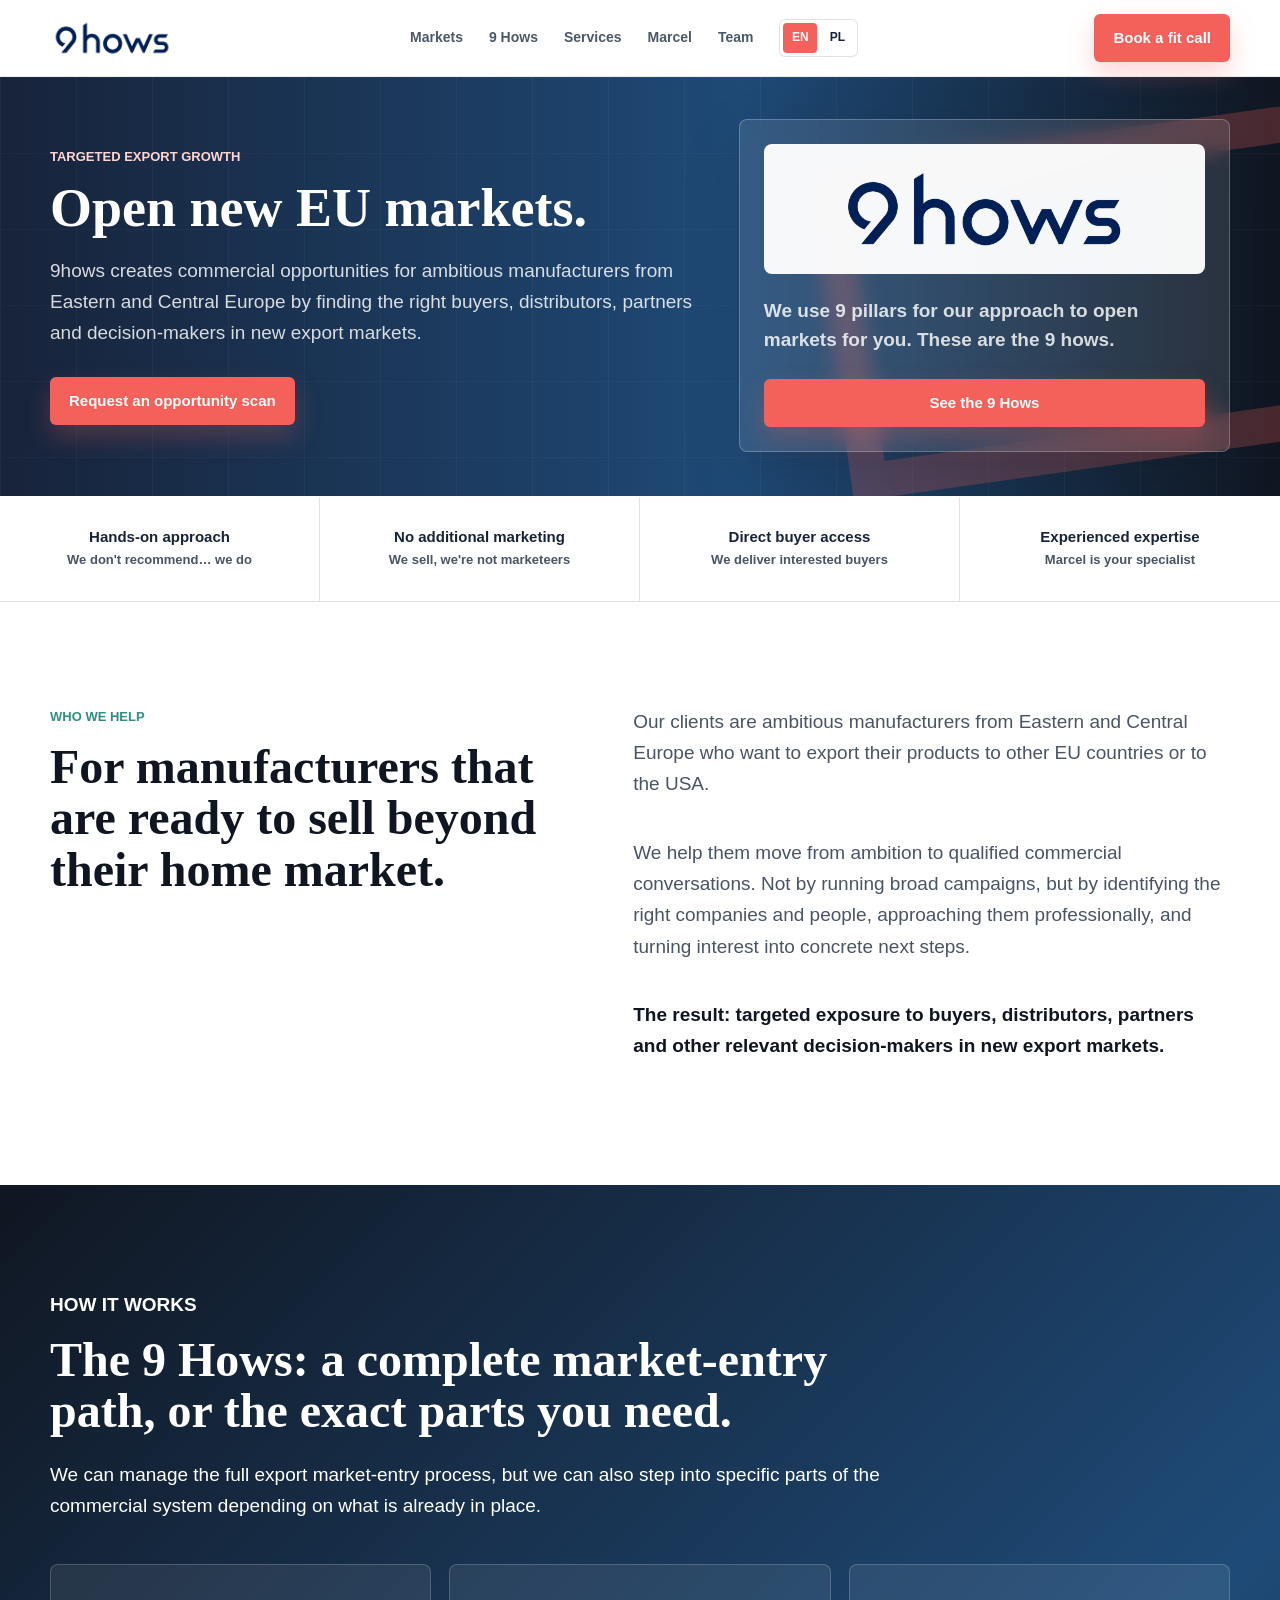
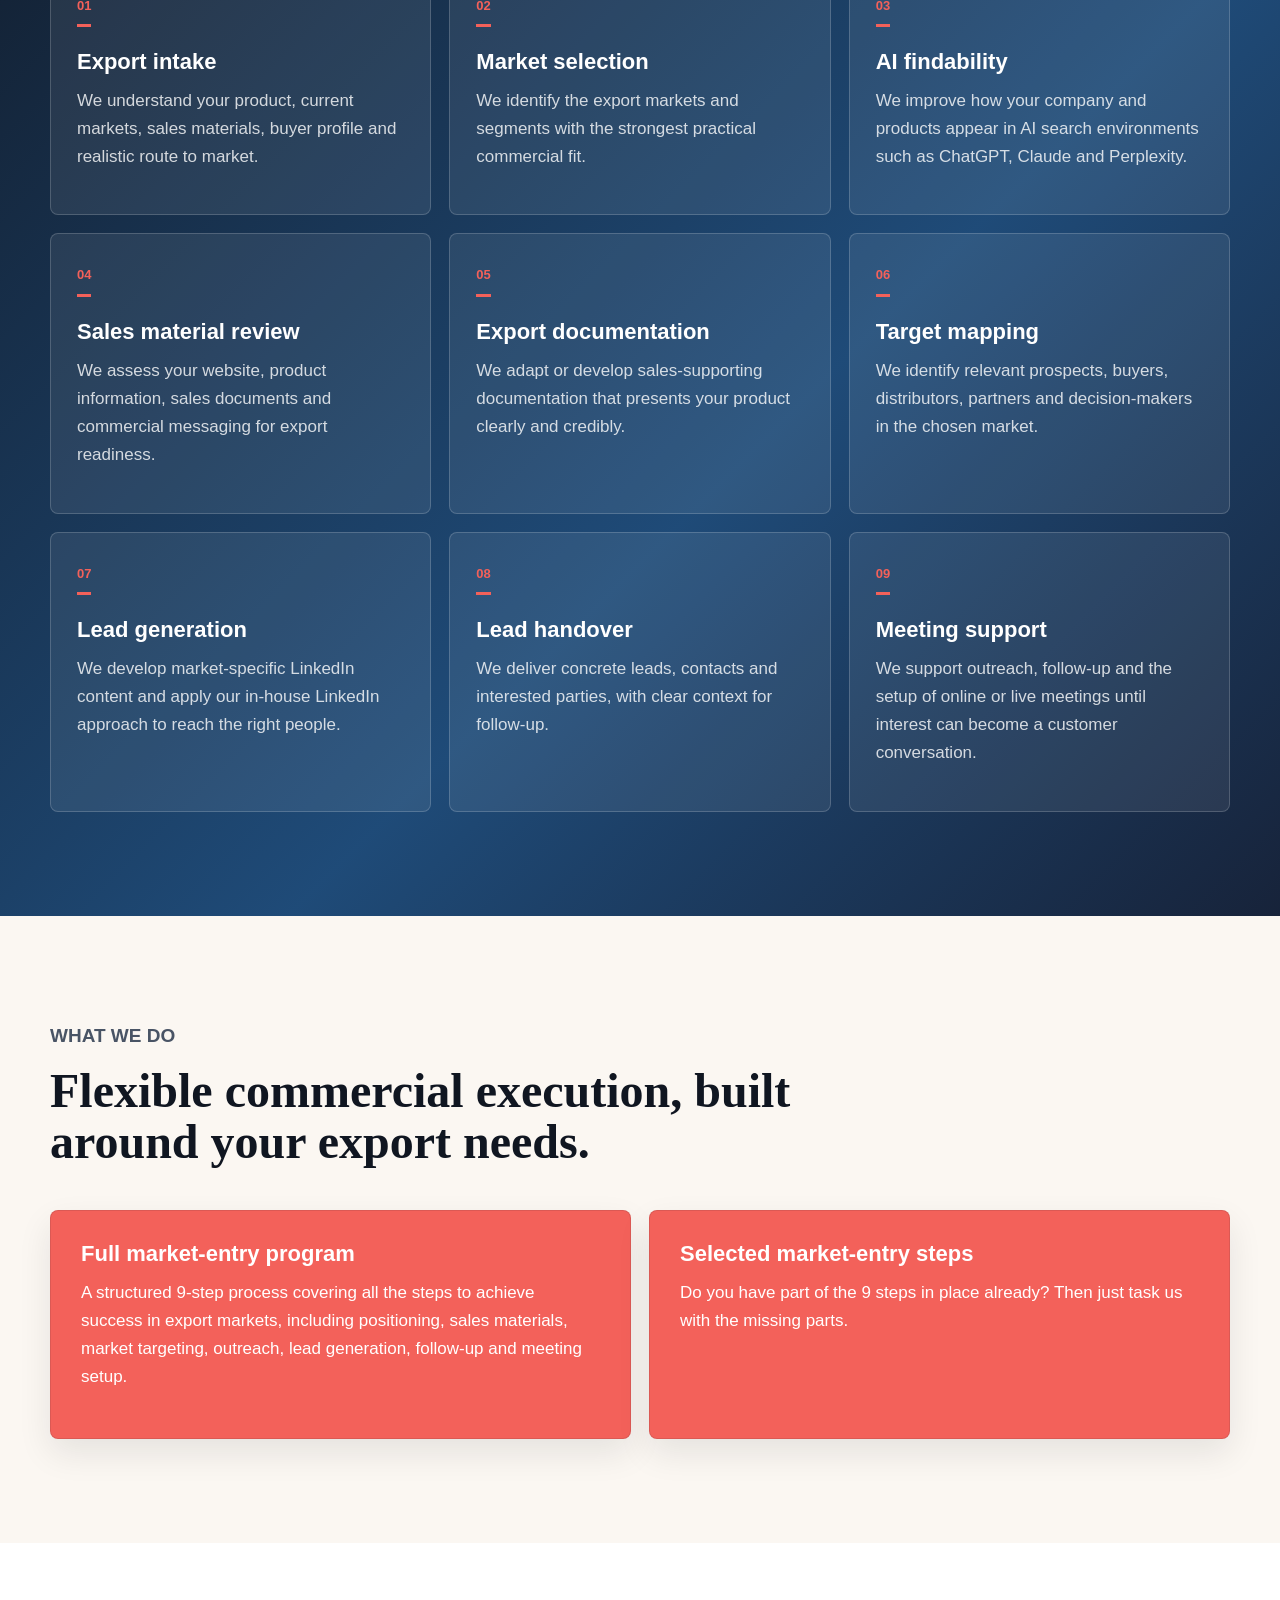
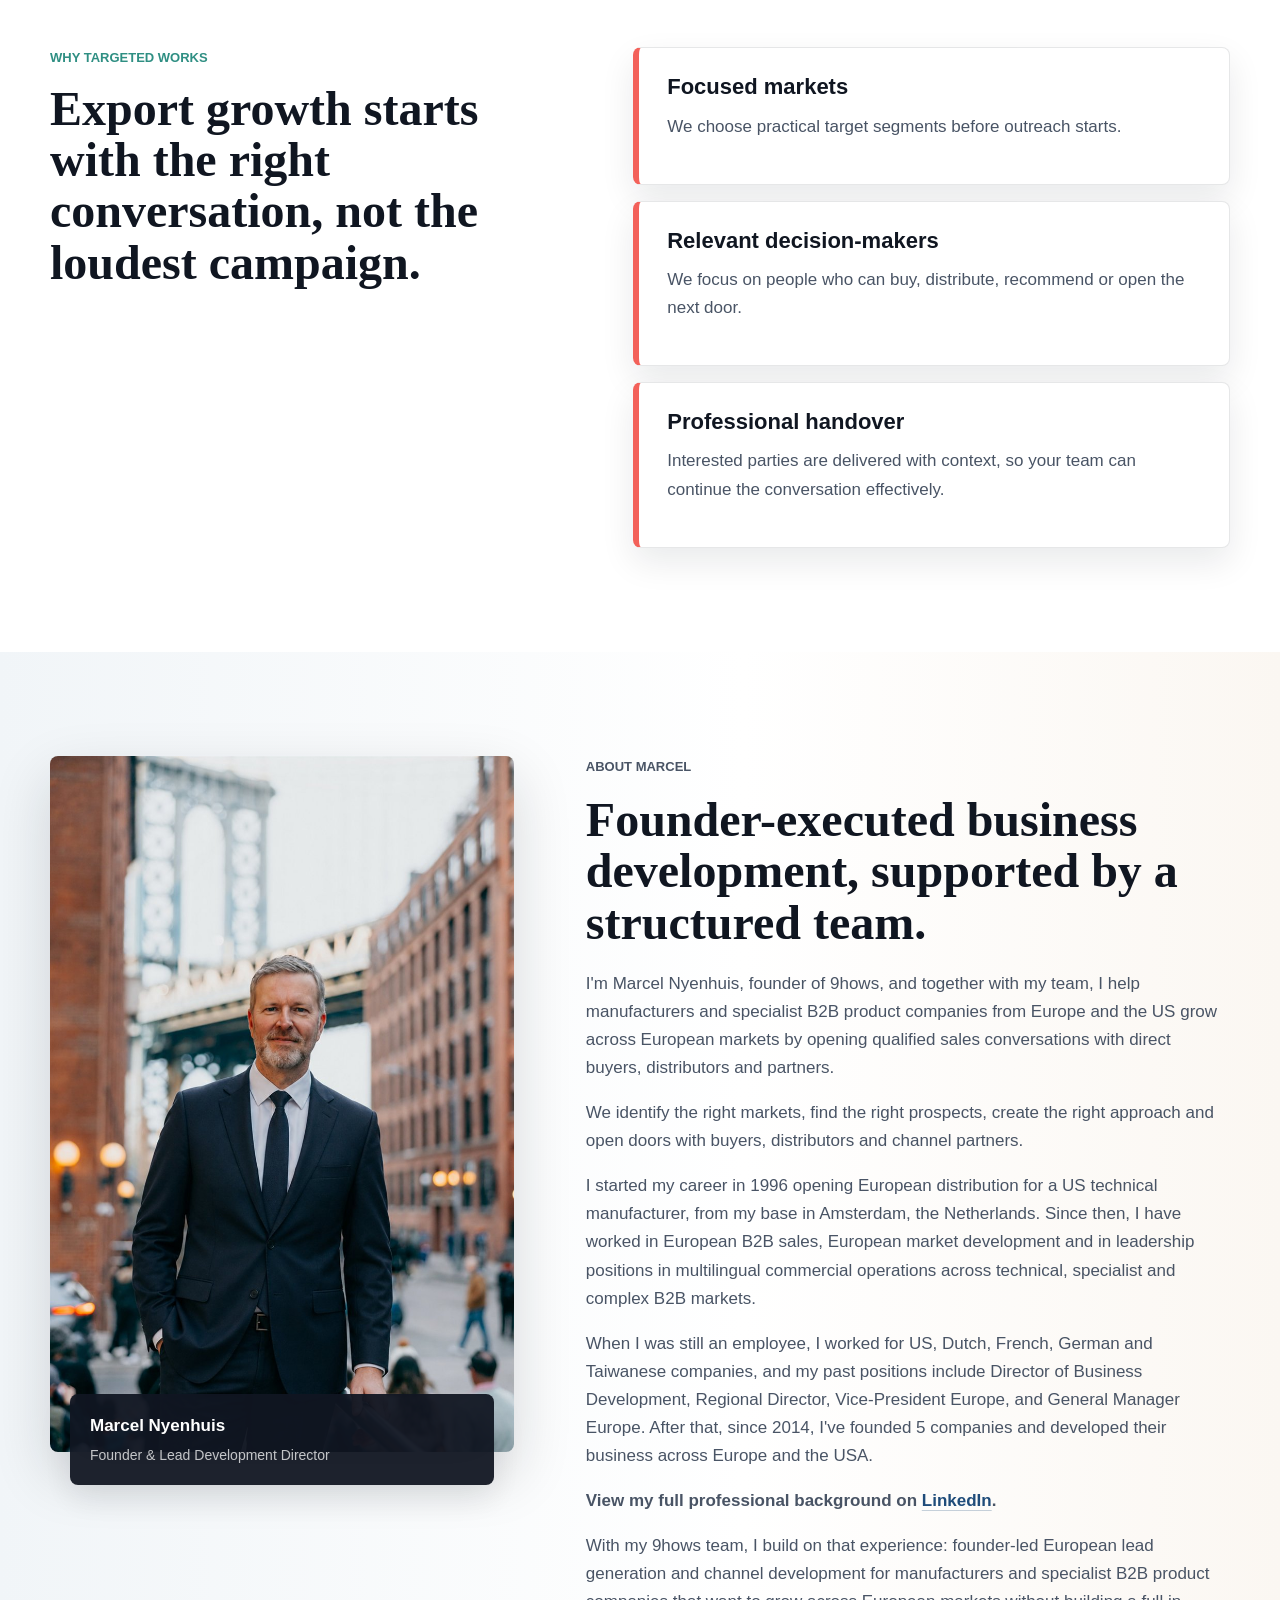
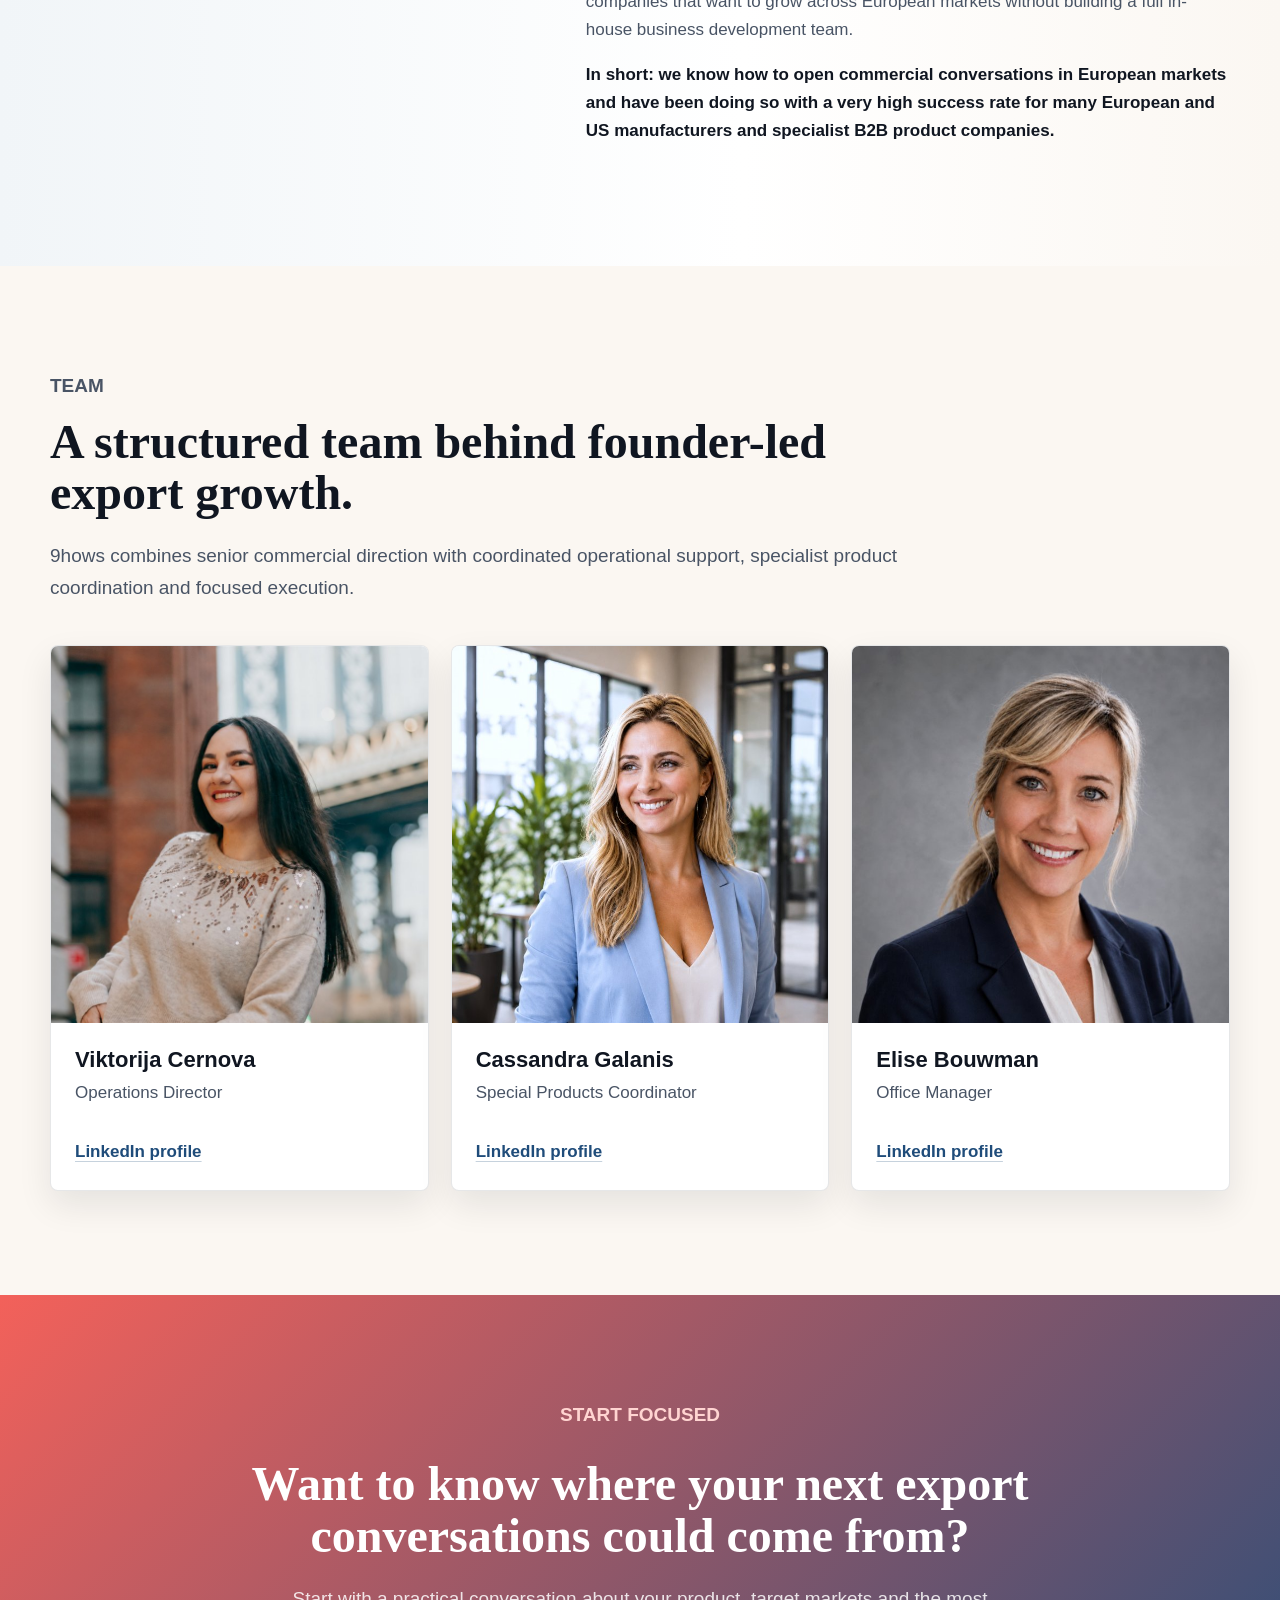
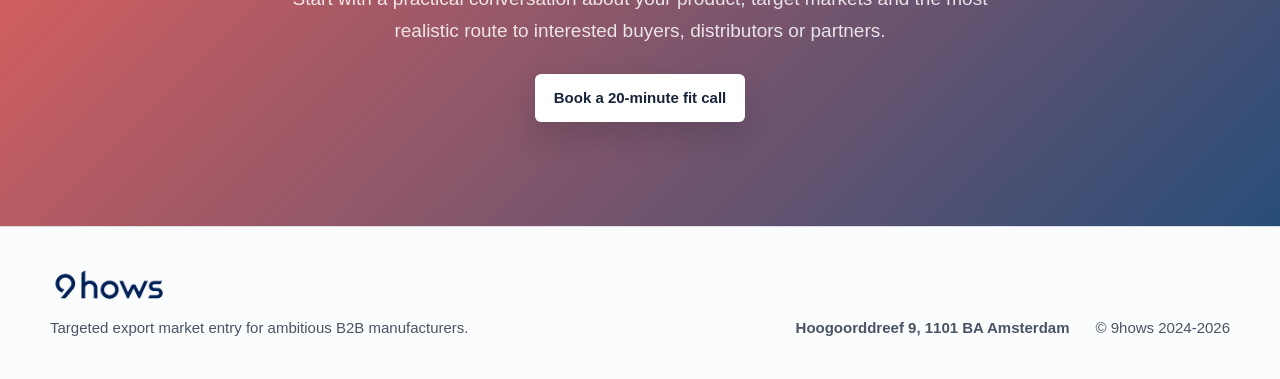
==== commit a9c45e7d: "Add files via upload" ====
--- a/index.html
+++ b/index.html
@@ -5,6 +5,10 @@
     <meta name="viewport" content="width=device-width, initial-scale=1">
     <title>9hows | Export Market Entry for B2B Manufacturers</title>
     <meta name="description" content="Targeted export market entry for ambitious manufacturers from Eastern and Central Europe entering EU and USA markets.">
+    <link rel="canonical" href="https://www.9hows.nl/">
+    <link rel="alternate" hreflang="en" href="https://www.9hows.nl/">
+    <link rel="alternate" hreflang="pl" href="https://www.9hows.nl/pl/">
+    <link rel="alternate" hreflang="x-default" href="https://www.9hows.nl/">
     <link rel="icon" type="image/png" href="assets/favicon.png">
     <link rel="apple-touch-icon" href="assets/favicon.png">
     <link rel="stylesheet" href="styles.css">
@@ -15,11 +19,15 @@
         <img src="assets/logo-9hows.png" alt="9hows">
       </a>
       <nav class="nav" aria-label="Main navigation">
-        <a href="#markets">Markets</a>
-        <a href="#method">9 Hows</a>
-        <a href="#services">Services</a>
-        <a href="#founder">Marcel</a>
-        <a href="#team">Team</a>
+        <a class="nav-link" href="#markets">Markets</a>
+        <a class="nav-link" href="#method">9 Hows</a>
+        <a class="nav-link" href="#services">Services</a>
+        <a class="nav-link" href="#founder">Marcel</a>
+        <a class="nav-link" href="#team">Team</a>
+        <span class="language-switcher" aria-label="Language selection">
+          <a class="active" href="/" aria-current="page">EN</a>
+          <a href="/pl/">PL</a>
+        </span>
       </nav>
       <a class="header-cta" href="mailto:hello@9hows.com?subject=Export%20market%20entry%20call">Book a fit call</a>
     </header>
--- a/styles.css
+++ b/styles.css
@@ -71,6 +71,32 @@
   font-weight: 800;
 }
 
+.language-switcher {
+  display: inline-flex;
+  align-items: center;
+  gap: 3px;
+  padding: 3px;
+  border: 1px solid var(--line);
+  border-radius: 6px;
+  background: rgba(255, 255, 255, 0.76);
+}
+
+.language-switcher a {
+  display: inline-grid;
+  min-width: 34px;
+  min-height: 30px;
+  place-items: center;
+  border-radius: 4px;
+  color: var(--night);
+  font-size: 12px;
+  font-weight: 900;
+}
+
+.language-switcher a.active {
+  color: var(--paper);
+  background: var(--coral);
+}
+
 .nav a,
 .button,
 .header-cta,
@@ -606,6 +632,10 @@
   }
 
   .nav {
+    gap: 0;
+  }
+
+  .nav-link {
     display: none;
   }
 
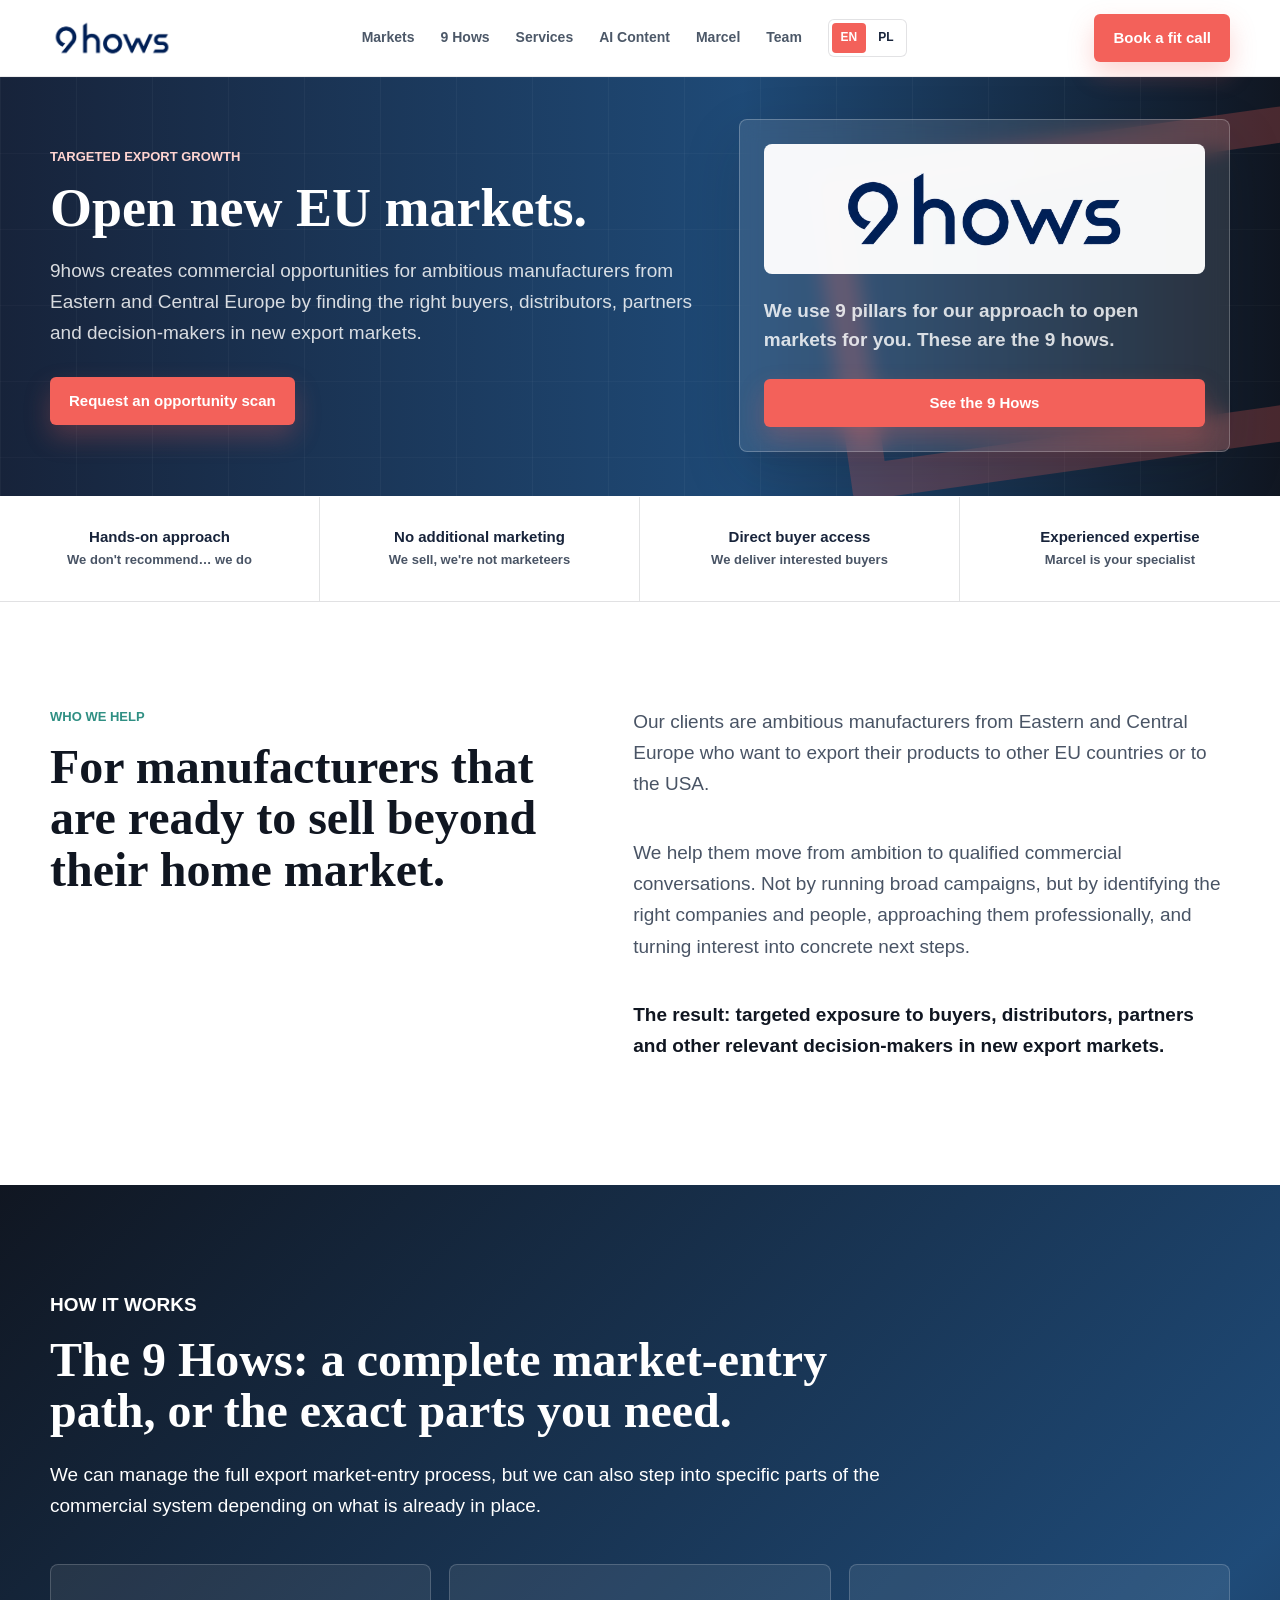
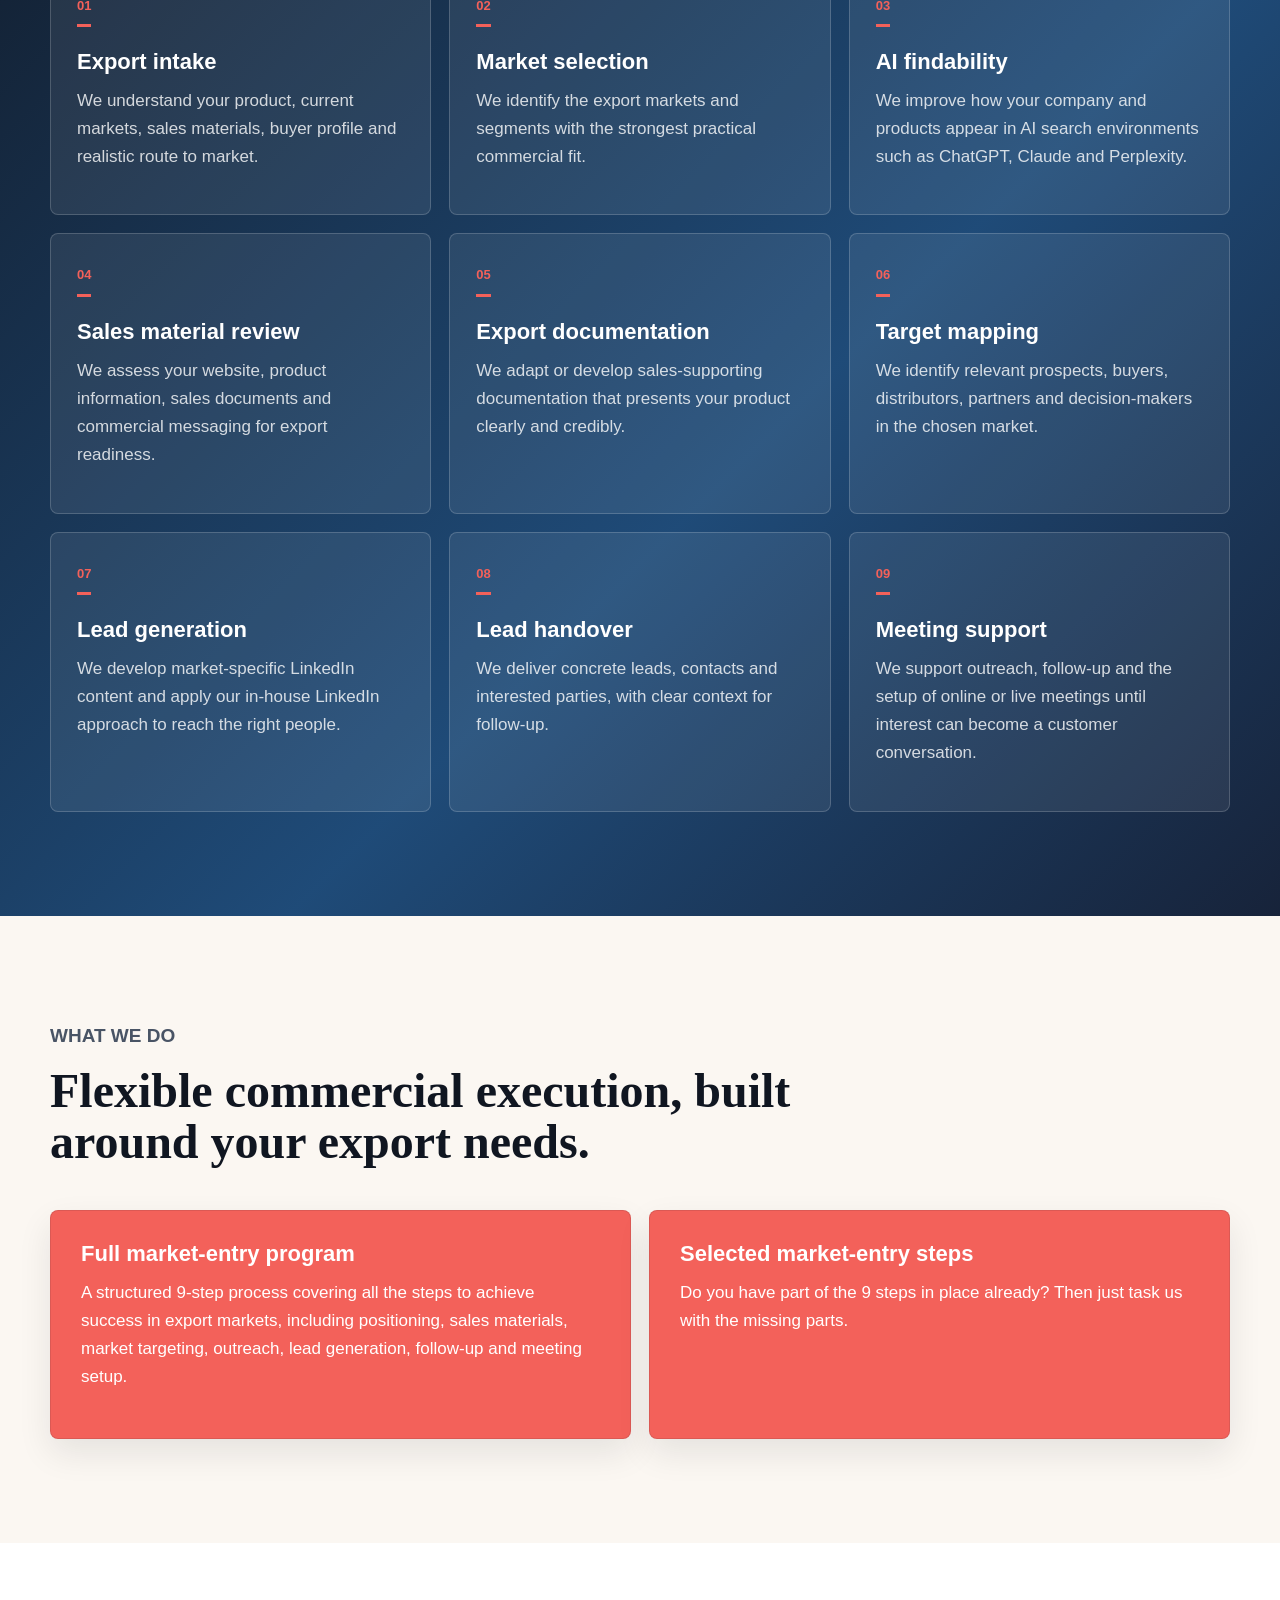
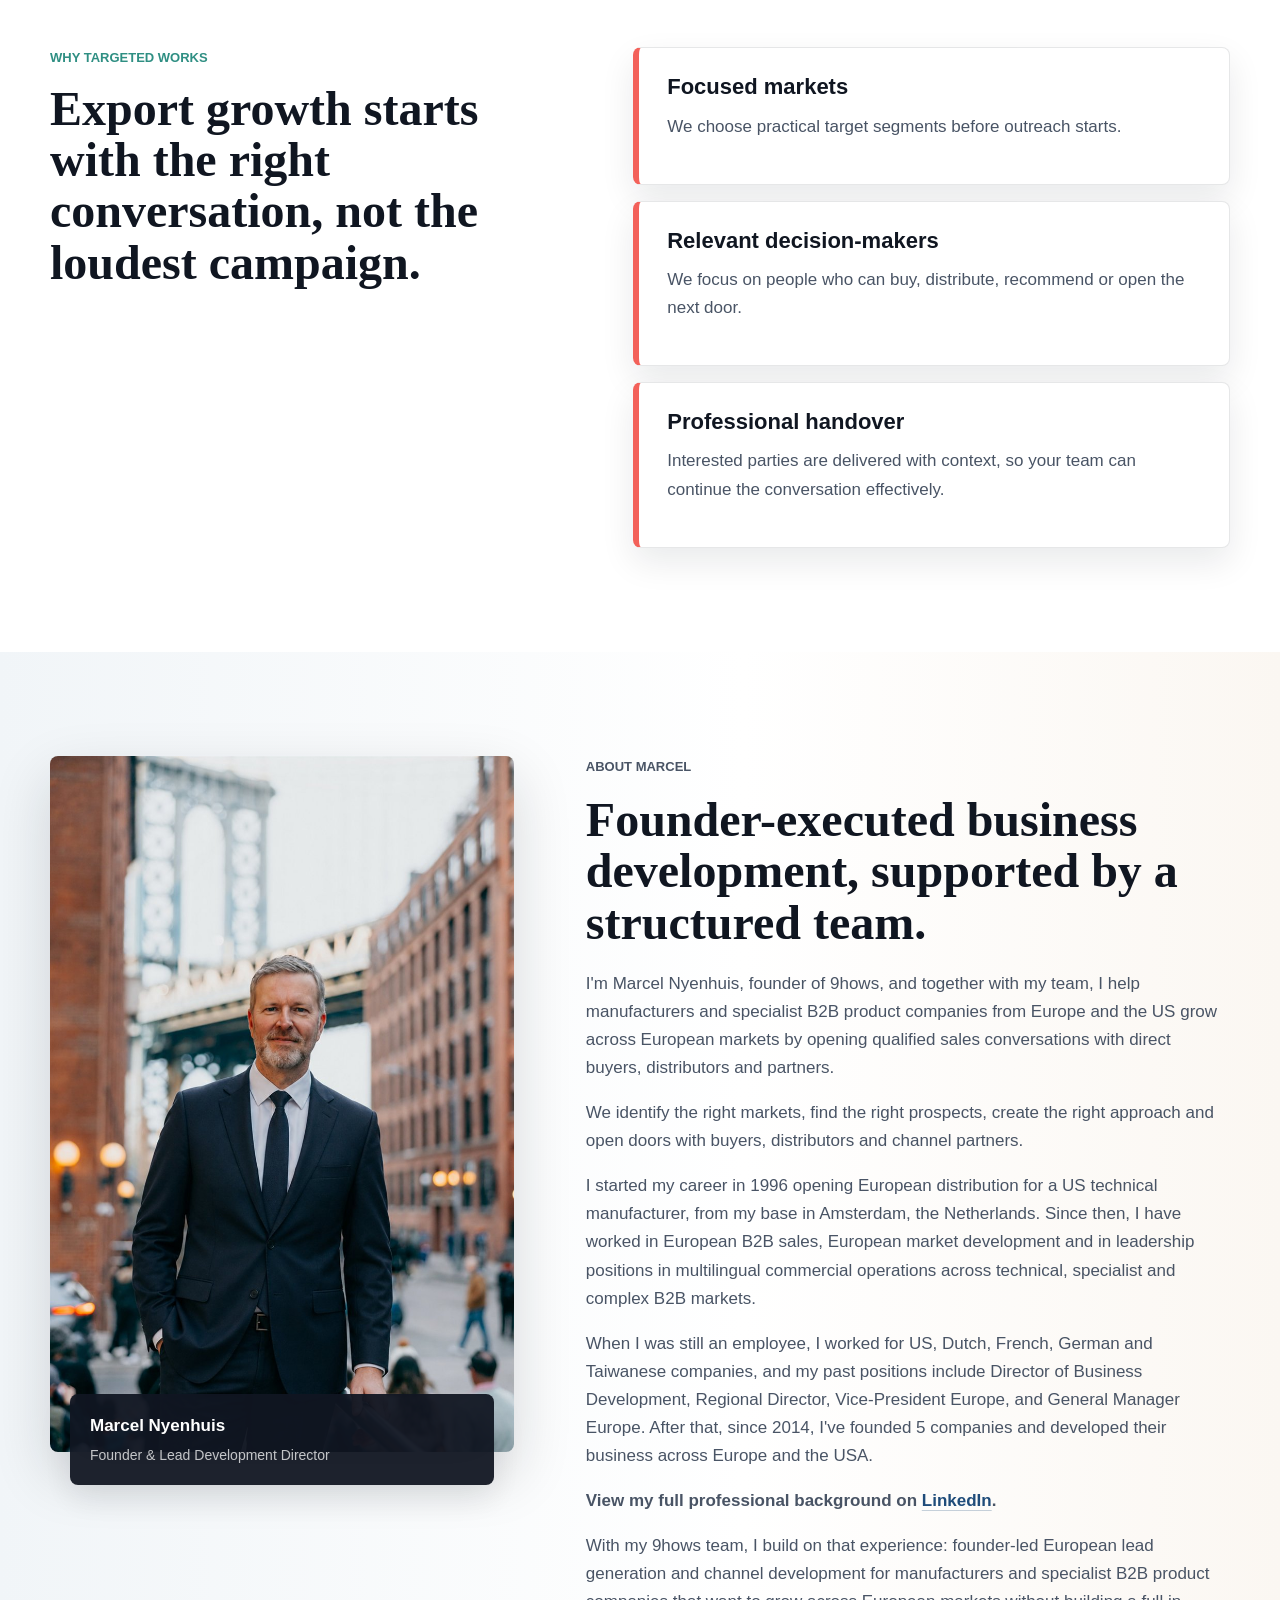
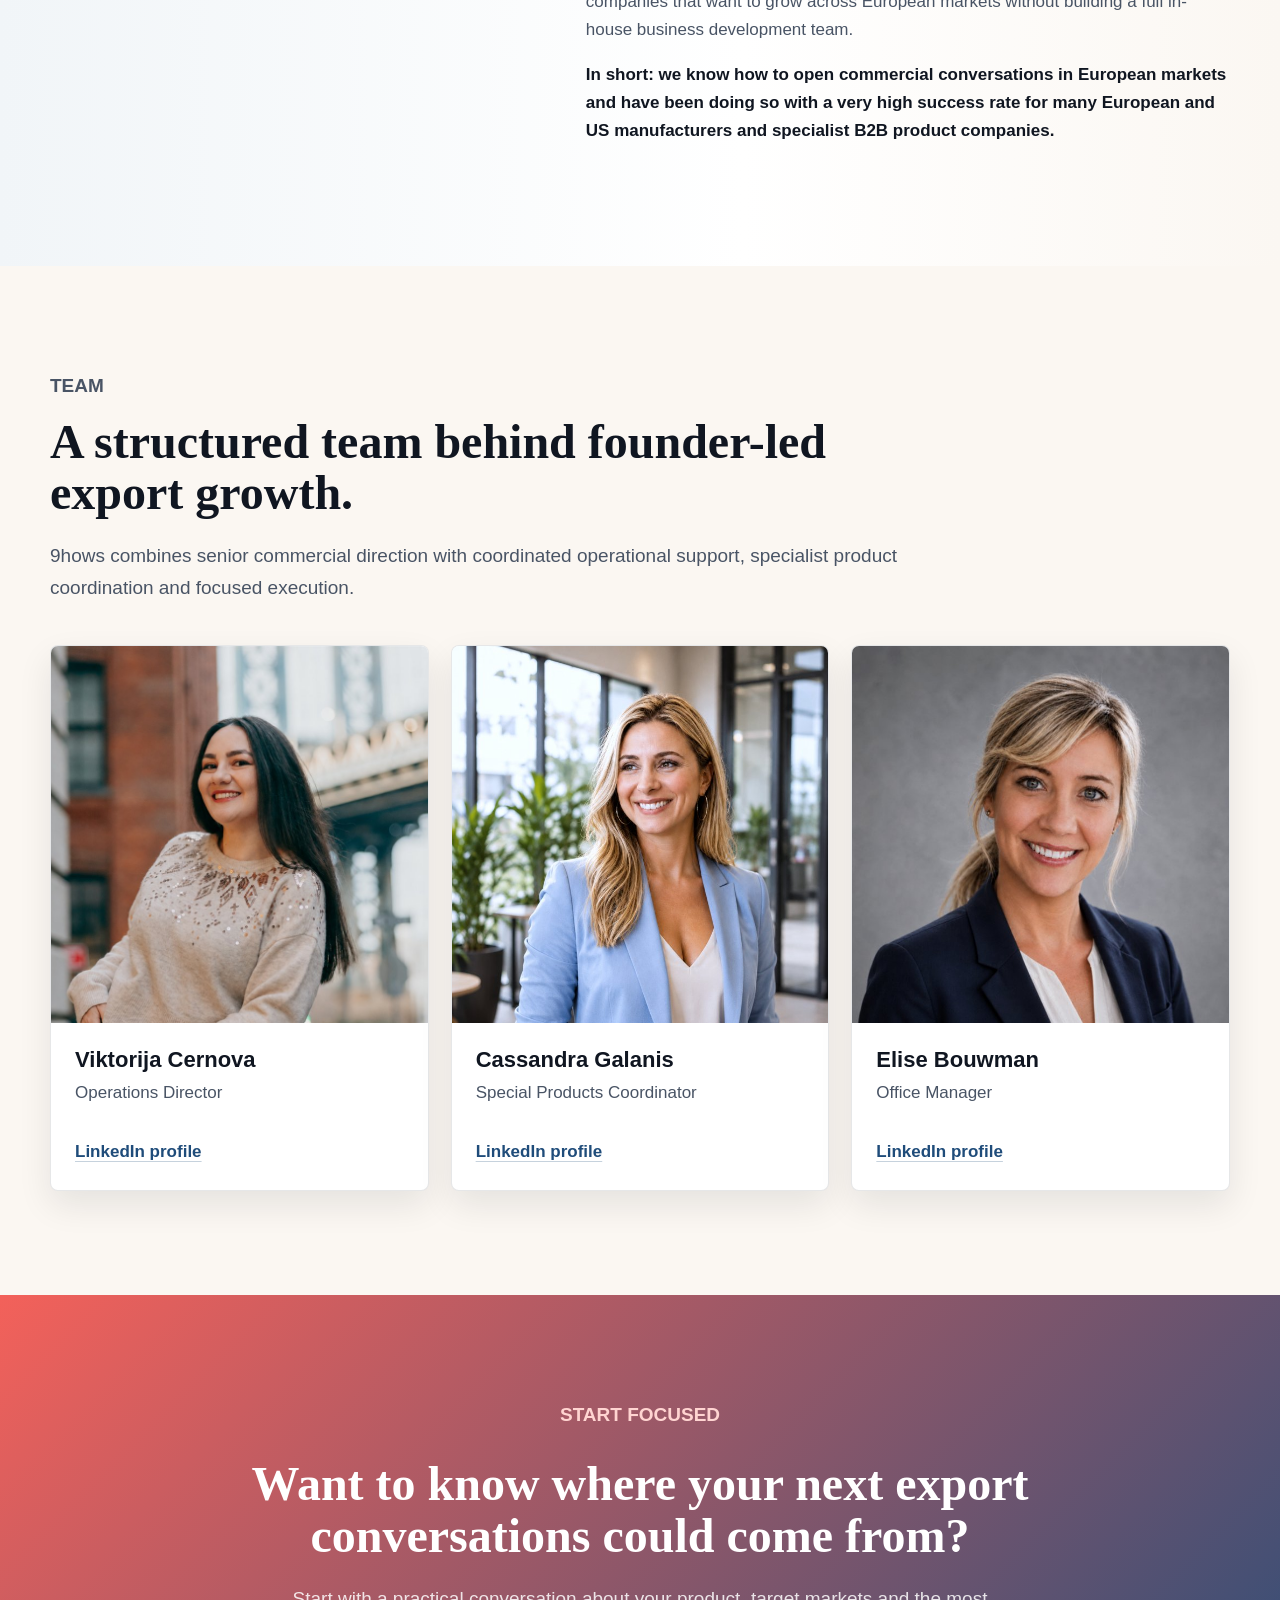
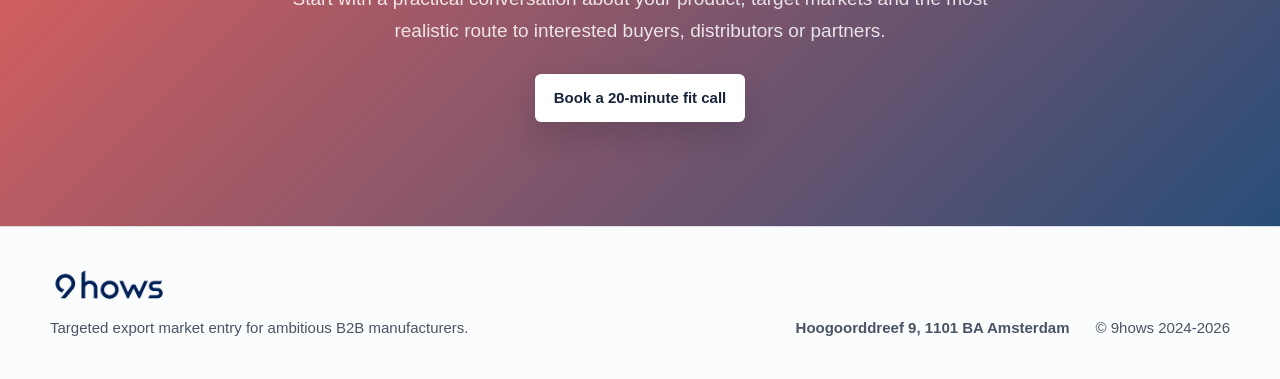
==== commit 9f90daab: "Add files via upload" ====
--- a/index.html
+++ b/index.html
@@ -12,6 +12,13 @@
     <link rel="icon" type="image/png" href="assets/favicon.png">
     <link rel="apple-touch-icon" href="assets/favicon.png">
     <link rel="stylesheet" href="styles.css">
+    <script async src="https://www.googletagmanager.com/gtag/js?id=G-Q279GV0HK6"></script>
+    <script>
+      window.dataLayer = window.dataLayer || [];
+      function gtag(){dataLayer.push(arguments);}
+      gtag("js", new Date());
+      gtag("config", "G-Q279GV0HK6");
+    </script>
   </head>
   <body>
     <header class="site-header" id="top">
@@ -22,6 +29,7 @@
         <a class="nav-link" href="#markets">Markets</a>
         <a class="nav-link" href="#method">9 Hows</a>
         <a class="nav-link" href="#services">Services</a>
+        <a class="nav-link" href="/ai-discoverable-content/">AI Content</a>
         <a class="nav-link" href="#founder">Marcel</a>
         <a class="nav-link" href="#team">Team</a>
         <span class="language-switcher" aria-label="Language selection">
@@ -110,11 +118,11 @@
             <h3>Market selection</h3>
             <p>We identify the export markets and segments with the strongest practical commercial fit.</p>
           </article>
-          <article class="step">
+          <a class="step step-link" href="/ai-discoverable-content/" aria-label="Learn more about AI-discoverable content">
             <span>03</span>
             <h3>AI findability</h3>
             <p>We improve how your company and products appear in AI search environments such as ChatGPT, Claude and Perplexity.</p>
-          </article>
+          </a>
           <article class="step">
             <span>04</span>
             <h3>Sales material review</h3>
--- a/styles.css
+++ b/styles.css
@@ -431,6 +431,19 @@
   opacity: 0.8;
 }
 
+.step-link {
+  display: block;
+  color: inherit;
+  text-decoration: none;
+  transition: border-color 160ms ease, background 160ms ease, transform 160ms ease;
+}
+
+.dark-band .step-link:hover {
+  border-color: rgba(243, 97, 90, 0.85);
+  background: rgba(255, 255, 255, 0.13);
+  transform: translateY(-2px);
+}
+
 .services-band,
 .team-section {
   background: var(--warm);
@@ -622,6 +635,390 @@
   font-weight: 800;
 }
 
+/* AI-discoverable content page */
+.content-hero {
+  min-height: 620px;
+  grid-template-columns: minmax(0, 1.08fr) minmax(340px, 0.72fr);
+}
+
+.content-hero h1 {
+  max-width: 760px;
+}
+
+.content-output {
+  position: relative;
+  z-index: 1;
+  overflow: hidden;
+  padding: 30px;
+  border: 1px solid rgba(255, 255, 255, 0.22);
+  border-radius: 8px;
+  background: rgba(255, 255, 255, 0.96);
+  box-shadow: var(--shadow);
+}
+
+.content-output::before {
+  position: absolute;
+  top: 0;
+  left: 0;
+  width: 8px;
+  height: 100%;
+  background: var(--coral);
+  content: "";
+}
+
+.output-label {
+  margin-bottom: 18px;
+  color: var(--blue);
+  font-size: 13px;
+  font-weight: 900;
+  text-transform: uppercase;
+}
+
+.output-total {
+  margin-bottom: 26px;
+}
+
+.output-total strong,
+.output-total span {
+  display: block;
+}
+
+.output-total strong {
+  color: var(--night);
+  font-family: Georgia, "Times New Roman", serif;
+  font-size: 42px;
+  line-height: 1.05;
+}
+
+.output-total span {
+  margin-top: 5px;
+  color: var(--text);
+  font-weight: 800;
+}
+
+.output-row {
+  display: grid;
+  grid-template-columns: 62px 1fr;
+  gap: 18px;
+  align-items: center;
+  padding: 16px 0;
+  border-top: 1px solid var(--line);
+}
+
+.output-row strong {
+  color: var(--coral);
+  font-size: 34px;
+  line-height: 1;
+}
+
+.output-row span {
+  color: var(--night);
+  font-weight: 900;
+}
+
+.output-note {
+  margin: 18px 0 0;
+  padding-top: 18px;
+  border-top: 1px solid var(--line);
+  color: var(--text);
+  font-size: 14px;
+  font-weight: 800;
+}
+
+.principles-section .section-heading {
+  max-width: 800px;
+}
+
+.principle-grid {
+  display: grid;
+  grid-template-columns: repeat(5, minmax(0, 1fr));
+  gap: 14px;
+}
+
+.principle {
+  min-height: 290px;
+  padding: 25px 22px;
+  border: 1px solid rgba(255, 255, 255, 0.17);
+  border-radius: 8px;
+  background: rgba(255, 255, 255, 0.08);
+}
+
+.principle > span {
+  display: inline-block;
+  margin-bottom: 34px;
+  padding-bottom: 8px;
+  border-bottom: 3px solid var(--coral);
+  color: var(--coral);
+  font-size: 13px;
+  font-weight: 900;
+}
+
+.principle h3,
+.principle p {
+  color: var(--paper);
+}
+
+.principle h3 {
+  min-height: 52px;
+  margin-bottom: 13px;
+  font-size: 20px;
+}
+
+.principle p {
+  margin-bottom: 0;
+  opacity: 0.8;
+  font-size: 15px;
+  line-height: 1.55;
+}
+
+.input-output-section {
+  background: var(--warm);
+}
+
+.input-output-grid {
+  display: grid;
+  grid-template-columns: repeat(2, minmax(0, 1fr));
+  gap: 18px;
+}
+
+.io-panel {
+  min-height: 370px;
+  padding: 36px;
+  border-radius: 8px;
+}
+
+.input-panel {
+  border: 1px solid var(--line);
+  background: var(--paper);
+  box-shadow: var(--shadow-soft);
+}
+
+.output-panel {
+  color: var(--paper);
+  background: var(--coral);
+  box-shadow: 0 16px 36px rgba(243, 97, 90, 0.22);
+}
+
+.panel-number {
+  margin-bottom: 42px;
+  color: var(--blue);
+  font-size: 13px;
+  font-weight: 900;
+}
+
+.output-panel .panel-number {
+  color: rgba(255, 255, 255, 0.75);
+}
+
+.io-panel h3 {
+  margin-bottom: 18px;
+  font-family: Georgia, "Times New Roman", serif;
+  font-size: 32px;
+}
+
+.output-panel h3,
+.output-panel p {
+  color: var(--paper);
+}
+
+.io-panel > p:not(.panel-number):not(.panel-emphasis) {
+  color: var(--text);
+  font-size: 18px;
+}
+
+.output-panel > p:not(.panel-number) {
+  color: rgba(255, 255, 255, 0.86);
+}
+
+.panel-emphasis {
+  margin-top: 28px;
+  color: var(--coral);
+  font-size: 24px;
+  font-weight: 900;
+}
+
+.check-list {
+  display: grid;
+  gap: 10px;
+  margin: 24px 0 0;
+  padding: 0;
+  list-style: none;
+}
+
+.check-list li {
+  position: relative;
+  padding-left: 28px;
+  font-weight: 800;
+}
+
+.check-list li::before {
+  position: absolute;
+  top: 1px;
+  left: 0;
+  color: var(--paper);
+  content: "\2713";
+  font-weight: 900;
+}
+
+.deliverables-section {
+  display: grid;
+  grid-template-columns: minmax(0, 0.82fr) minmax(420px, 1fr);
+  gap: 72px;
+  align-items: center;
+}
+
+.deliverables-copy > p:not(.eyebrow) {
+  color: var(--text);
+  font-size: 18px;
+}
+
+.deliverables-list {
+  display: grid;
+  gap: 16px;
+}
+
+.deliverables-list article {
+  display: grid;
+  grid-template-columns: 110px 1fr;
+  gap: 24px;
+  align-items: center;
+  padding: 28px;
+  border: 1px solid var(--line);
+  border-radius: 8px;
+  background: var(--mist);
+}
+
+.deliverables-list article > strong {
+  color: var(--coral);
+  font-family: Georgia, "Times New Roman", serif;
+  font-size: 62px;
+  line-height: 1;
+  text-align: center;
+}
+
+.deliverables-list h3 {
+  margin-bottom: 6px;
+}
+
+.deliverables-list p {
+  margin-bottom: 0;
+  color: var(--text);
+}
+
+.multilingual-section {
+  color: var(--paper);
+  background: var(--blue);
+}
+
+.multilingual-section h2,
+.multilingual-section p {
+  color: var(--paper);
+}
+
+.multilingual-section .eyebrow {
+  color: #ffd4d1;
+}
+
+.multilingual-section .text-stack p {
+  color: rgba(255, 255, 255, 0.82);
+}
+
+.multilingual-section .strong-line {
+  color: var(--paper) !important;
+}
+
+.working-model {
+  background: var(--warm);
+}
+
+.model-grid {
+  display: grid;
+  grid-template-columns: repeat(2, minmax(0, 1fr));
+  gap: 18px;
+}
+
+.pricing-grid {
+  grid-template-columns: repeat(3, minmax(0, 1fr));
+}
+
+.model-grid article {
+  padding: 32px;
+  border: 1px solid var(--line);
+  border-radius: 8px;
+  background: var(--paper);
+  box-shadow: var(--shadow-soft);
+}
+
+.model-grid span {
+  display: inline-block;
+  margin-bottom: 28px;
+  color: var(--coral-dark);
+  font-size: 12px;
+  font-weight: 900;
+  text-transform: uppercase;
+}
+
+.model-grid h3 {
+  margin-bottom: 12px;
+  font-family: Georgia, "Times New Roman", serif;
+  font-size: 32px;
+}
+
+.model-grid p,
+.fee-note {
+  color: var(--text);
+}
+
+.pricing-grid .featured-price {
+  color: var(--paper);
+  border-color: var(--coral);
+  background: var(--coral);
+  box-shadow: 0 16px 36px rgba(243, 97, 90, 0.22);
+}
+
+.pricing-grid .featured-price span,
+.pricing-grid .featured-price h3,
+.pricing-grid .featured-price p {
+  color: var(--paper);
+}
+
+.pricing-grid h3 {
+  font-size: 38px;
+}
+
+.fee-note {
+  margin: 26px 0 0;
+  font-weight: 800;
+  text-align: center;
+}
+
+.origin-section {
+  display: grid;
+  grid-template-columns: 280px minmax(0, 760px);
+  gap: 70px;
+  justify-content: center;
+  align-items: center;
+}
+
+.origin-mark {
+  display: grid;
+  width: 250px;
+  height: 250px;
+  place-items: center;
+  border: 20px solid var(--mist);
+  border-radius: 50%;
+  color: var(--coral);
+  font-family: Georgia, "Times New Roman", serif;
+  font-size: 116px;
+  font-weight: 700;
+  line-height: 1;
+}
+
+.origin-copy > p:not(.eyebrow) {
+  color: var(--text);
+  font-size: 18px;
+}
+
 @media (max-width: 1020px) {
   h1 {
     font-size: 52px;
@@ -658,8 +1055,30 @@
 
   .steps,
   .service-grid,
-  .team-grid {
+  .team-grid,
+  .principle-grid,
+  .pricing-grid {
     grid-template-columns: repeat(2, minmax(0, 1fr));
+  }
+
+  .content-hero,
+  .deliverables-section {
+    grid-template-columns: 1fr;
+  }
+
+  .content-output {
+    max-width: 620px;
+  }
+
+  .origin-section {
+    grid-template-columns: 210px minmax(0, 1fr);
+    gap: 44px;
+  }
+
+  .origin-mark {
+    width: 190px;
+    height: 190px;
+    font-size: 90px;
   }
 }
 
@@ -735,7 +1154,12 @@
   .proof-strip,
   .steps,
   .service-grid,
-  .team-grid {
+  .team-grid,
+  .principle-grid,
+  .input-output-grid,
+  .model-grid,
+  .pricing-grid,
+  .origin-section {
     grid-template-columns: 1fr;
   }
 
@@ -749,4 +1173,50 @@
     grid-template-columns: 1fr;
     align-items: start;
   }
-}
+
+  .content-hero {
+    min-height: 0;
+  }
+
+  .content-output {
+    padding: 24px;
+  }
+
+  .principle {
+    min-height: 0;
+  }
+
+  .principle h3 {
+    min-height: 0;
+  }
+
+  .io-panel {
+    min-height: 0;
+    padding: 28px 24px;
+  }
+
+  .deliverables-section {
+    gap: 42px;
+  }
+
+  .deliverables-list article {
+    grid-template-columns: 70px 1fr;
+    gap: 18px;
+    padding: 22px 18px;
+  }
+
+  .deliverables-list article > strong {
+    font-size: 48px;
+  }
+
+  .origin-section {
+    gap: 36px;
+  }
+
+  .origin-mark {
+    width: 150px;
+    height: 150px;
+    border-width: 14px;
+    font-size: 72px;
+  }
+}
